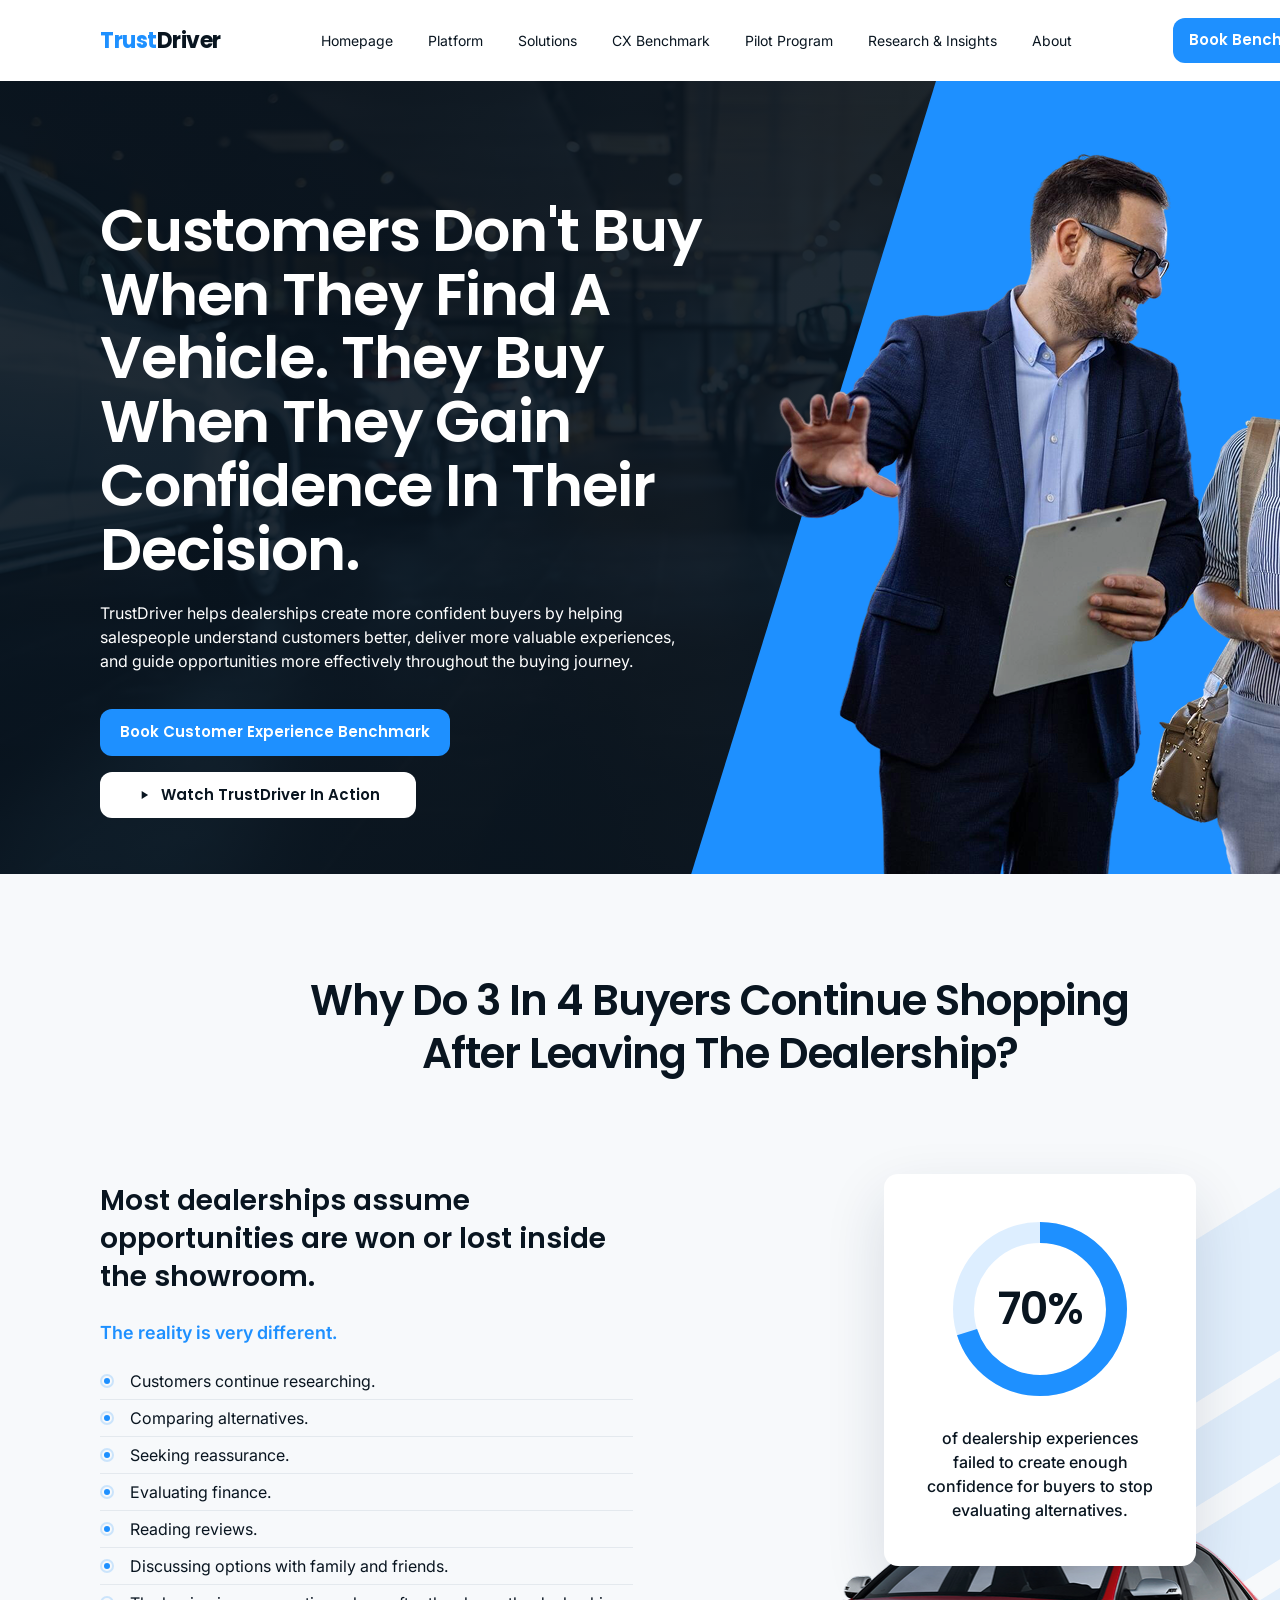
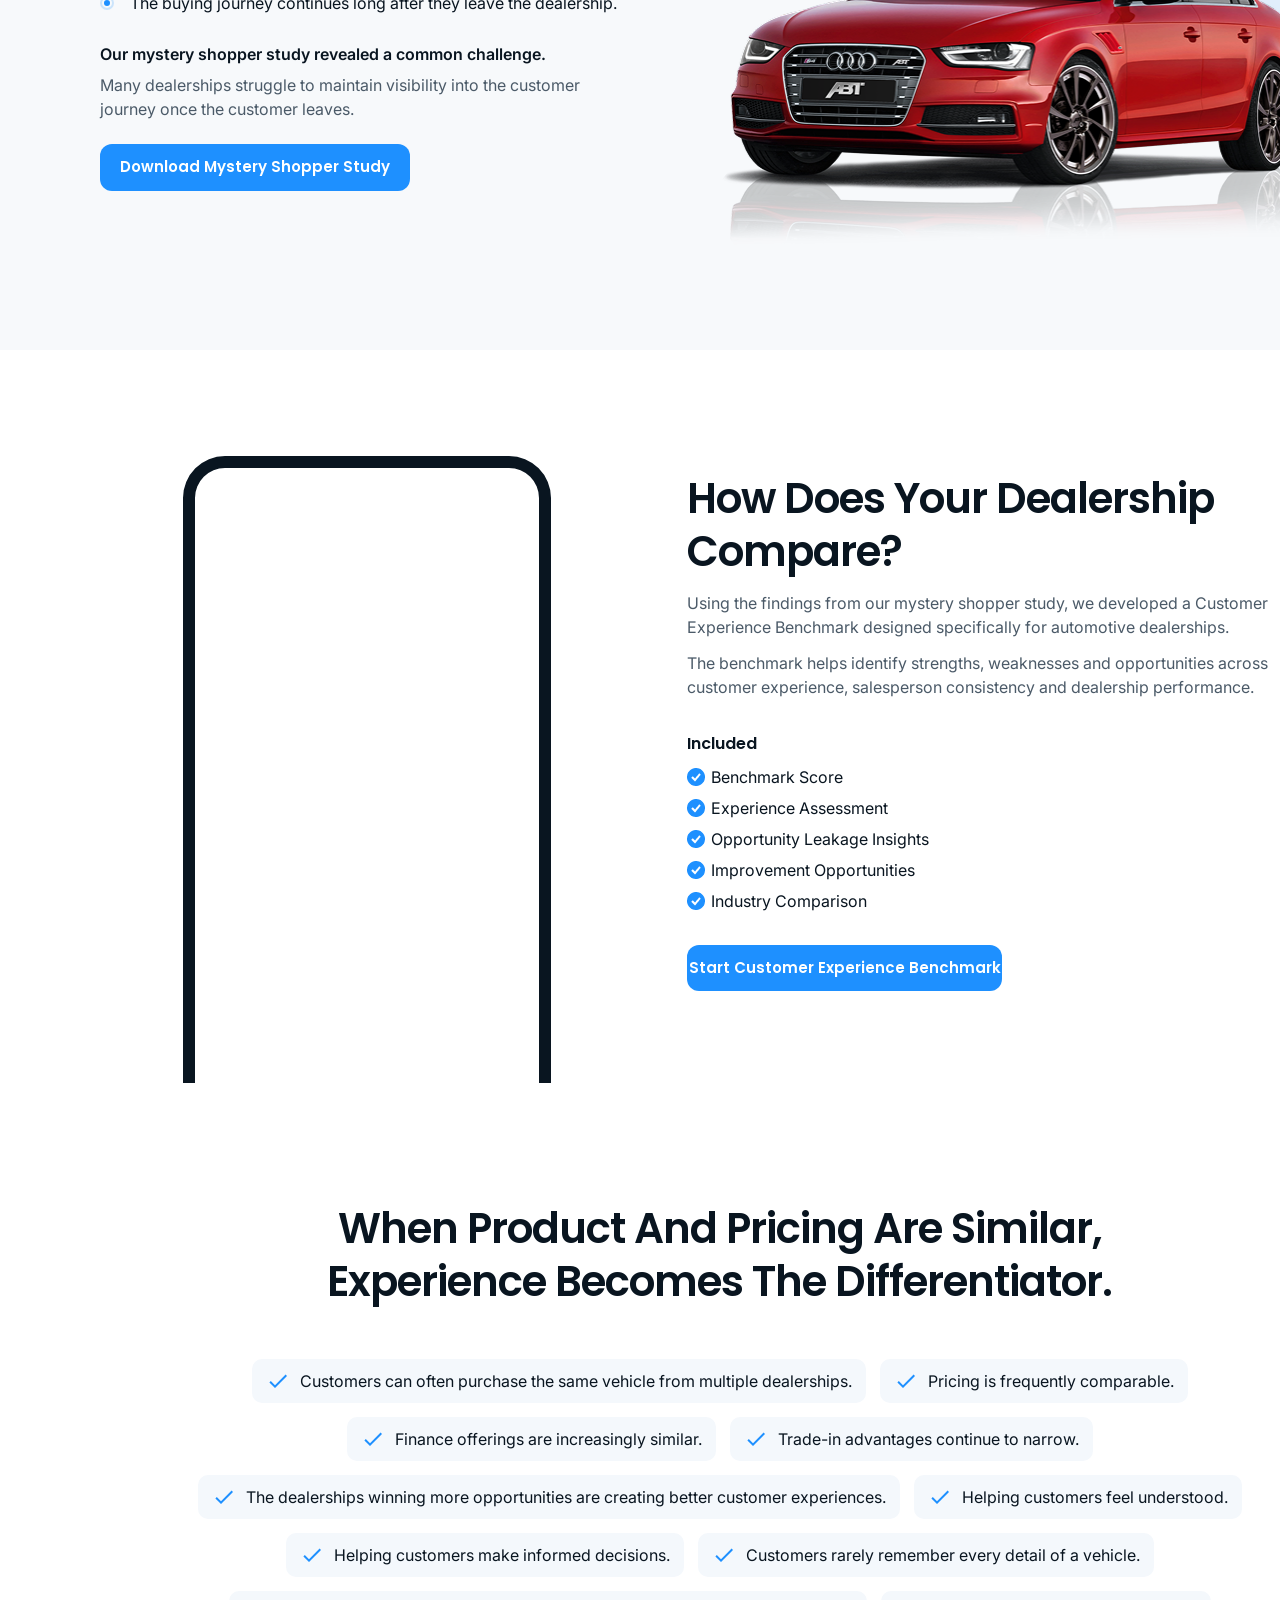
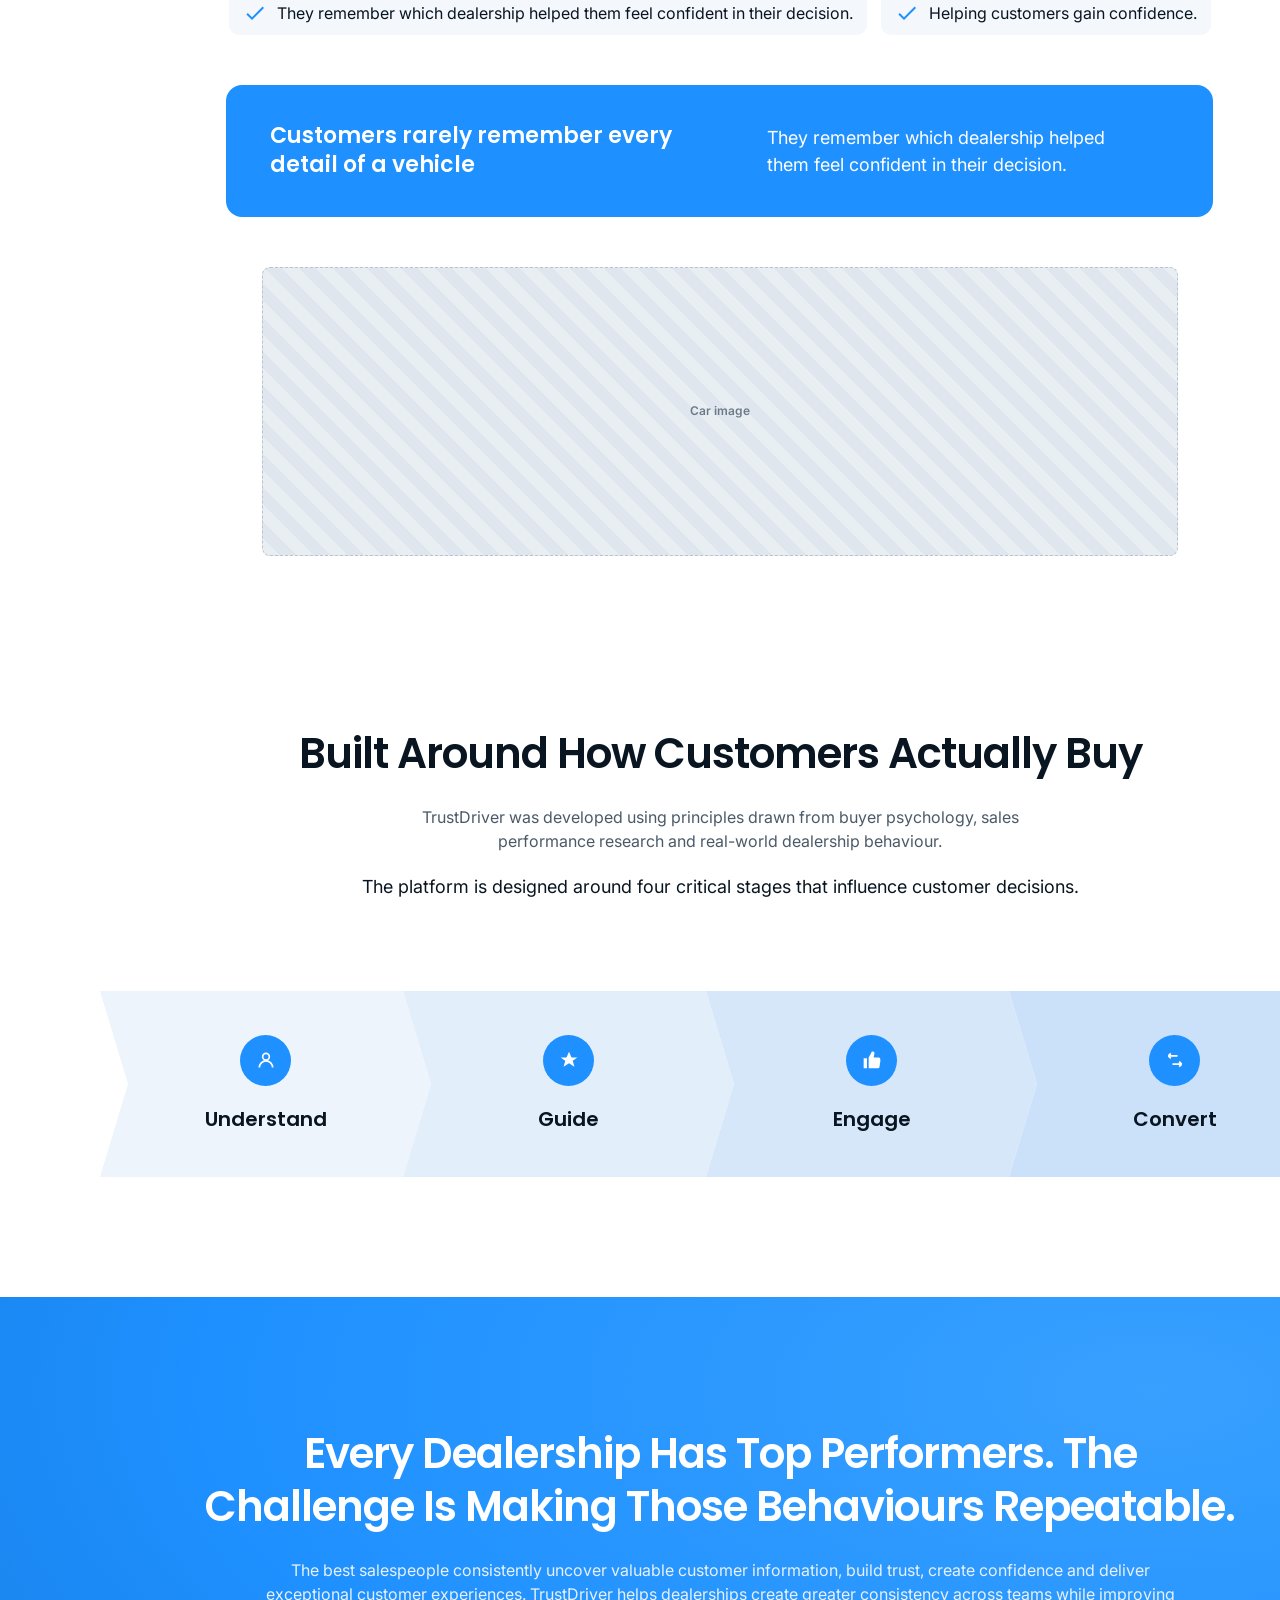
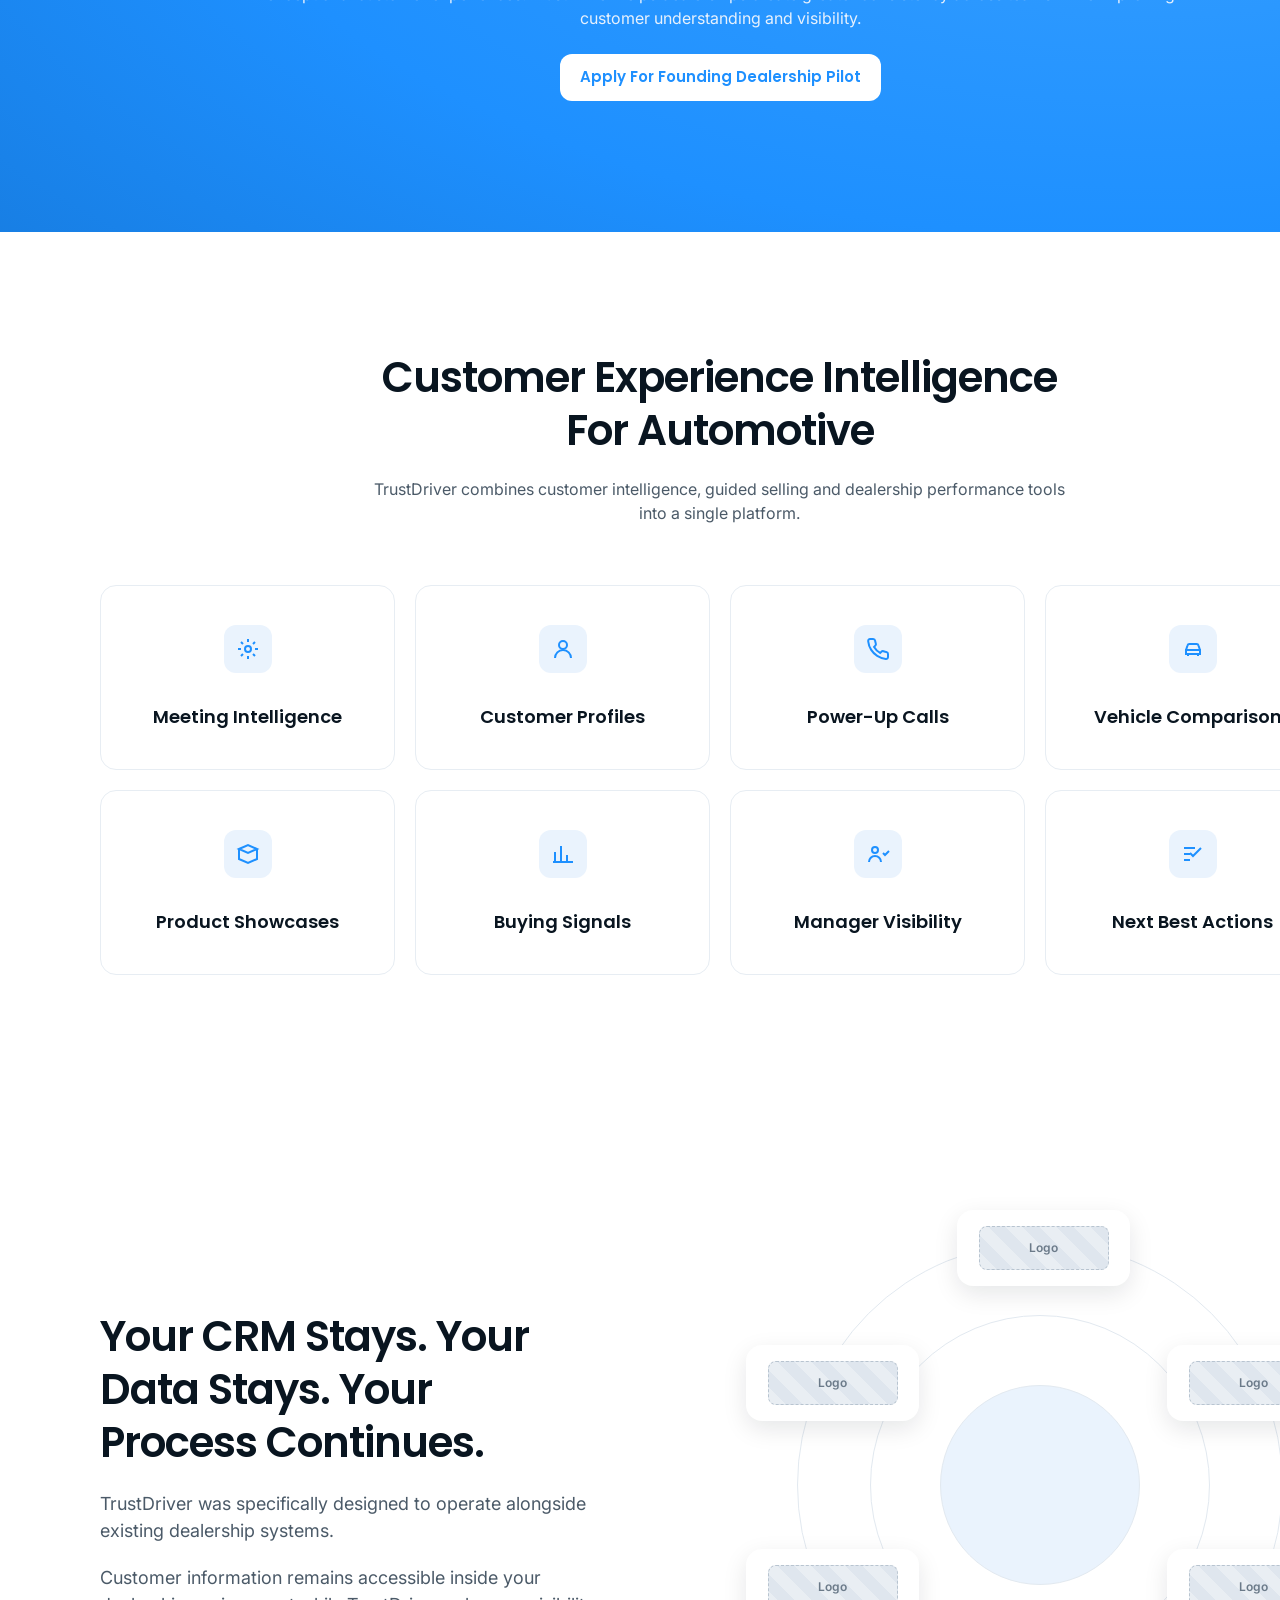
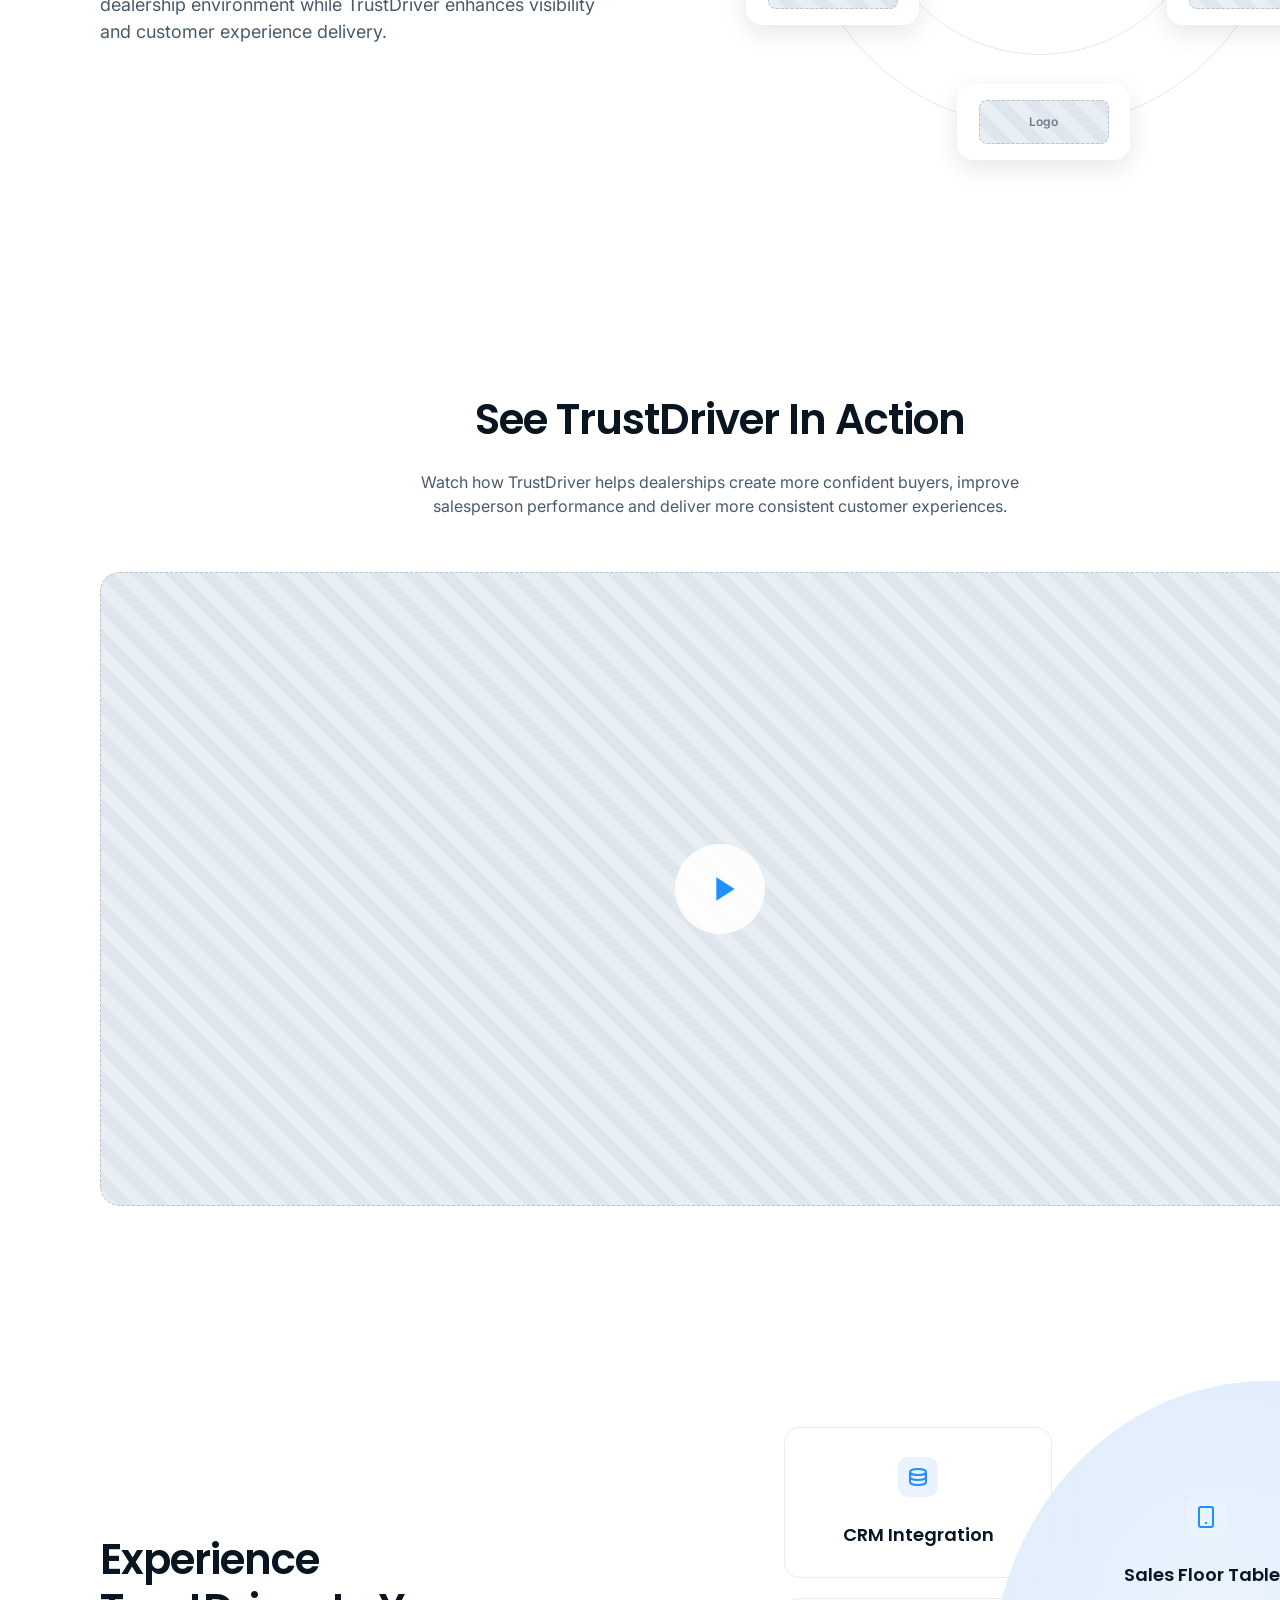
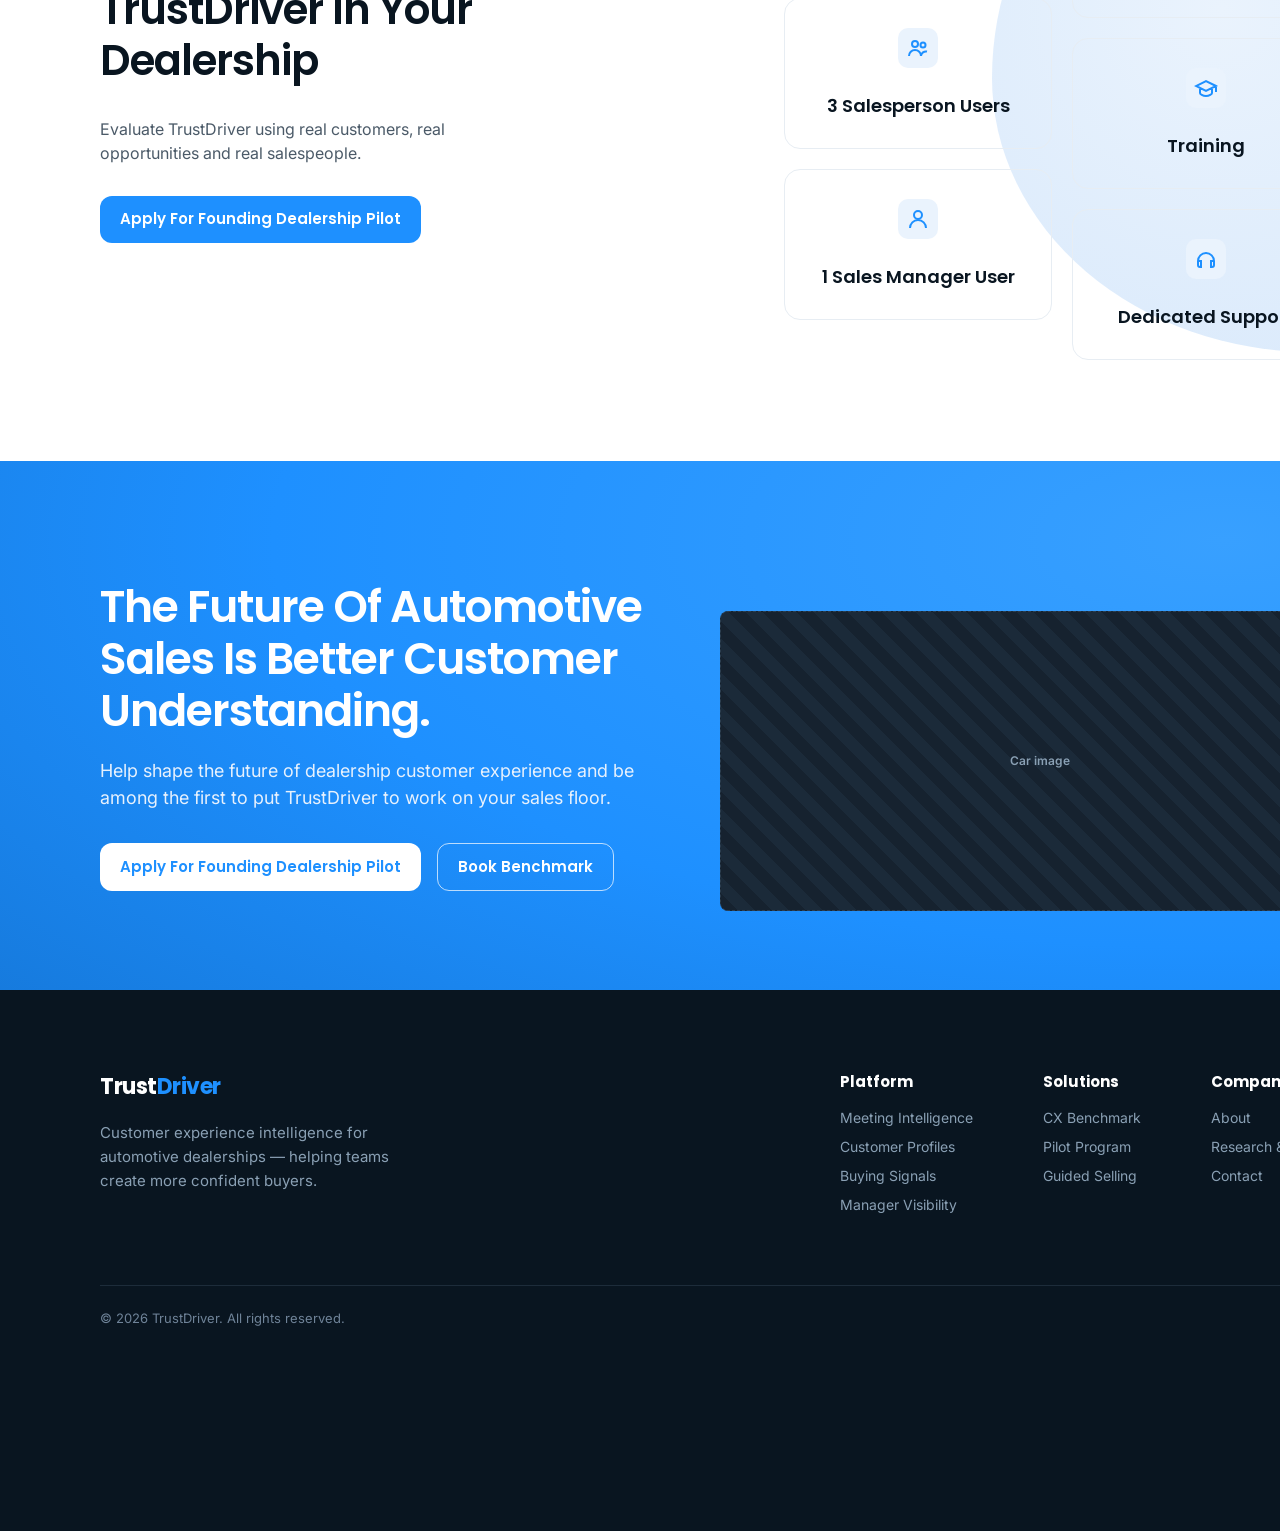
==== site/index.html @ 7bd4a53f "upload" ====
<!DOCTYPE html>
<html lang="en">
<head>
  <meta charset="UTF-8" />
  <meta name="viewport" content="width=1440" />
  <title>TrustDriver — Customer Experience Intelligence for Automotive Dealerships</title>
  <meta name="description" content="TrustDriver helps dealerships create more confident buyers by helping salespeople understand customers better, deliver more valuable experiences, and guide opportunities throughout the buying journey." />
  <link rel="canonical" href="https://trustdriver.com/" />

  <!-- Fonts: Google Sans substitutes -->
  <link rel="preconnect" href="https://fonts.googleapis.com" />
  <link rel="preconnect" href="https://fonts.gstatic.com" crossorigin />
  <link href="https://fonts.googleapis.com/css2?family=Inter:wght@400;500;600;700&family=Poppins:wght@400;500;600;700&display=swap" rel="stylesheet" />

  <link rel="stylesheet" href="css/styles.css" />
</head>
<body>
  <div class="page">

    <!-- ===================== NAV (1:12) ===================== -->
    <header class="nav">
      <div class="nav__brand">
        <span class="nav__logo">Trust<span>Driver</span></span>
      </div>
      <nav class="nav__links" aria-label="Primary">
        <a href="#">Homepage</a>
        <a href="#">Platform</a>
        <a href="#">Solutions</a>
        <a href="#">CX Benchmark</a>
        <a href="#">Pilot Program</a>
        <a href="#">Research &amp; Insights</a>
        <a href="#">About</a>
      </nav>
      <a href="#" class="btn btn--primary-sm">Book Benchmark</a>
    </header>

    <main>

    <!-- ===================== HERO (1:29) ===================== -->
    <section class="band hero">
      <div class="hero__bg"></div>
      <div class="hero__accent" aria-hidden="true"></div>
      <img class="hero__people" src="images/2consultants.png"
           alt="Two dealership sales consultants in suits walking with a customer holding car keys"
           width="981" height="793">
      <div class="hero__content">
        <div class="hero__copy">
          <h1>Customers Don't Buy When They Find A Vehicle. They Buy When They Gain Confidence In Their Decision.</h1>
          <p class="hero__sub">TrustDriver helps dealerships create more confident buyers by helping salespeople understand customers better, deliver more valuable experiences, and guide opportunities more effectively throughout the buying journey.</p>
        </div>
        <div class="hero__cta">
          <a href="#" class="btn btn--primary">Book Customer Experience Benchmark</a>
          <a href="#" class="btn btn--white">
            <svg class="ico" viewBox="0 0 24 24" fill="currentColor" aria-hidden="true"><path d="M8 5v14l11-7z"/></svg>
            Watch TrustDriver In Action
          </a>
        </div>
      </div>
    </section>

    <!-- ============== WHY 3-IN-4 BUYERS (1:51) ============== -->
    <section class="band s-why">
      <img class="s-why__stripes" src="images/Union.png" alt="" aria-hidden="true" width="276" height="663" loading="lazy">
      <h2 class="h-section s-why__h">Why Do 3 In 4 Buyers Continue Shopping After Leaving The Dealership?</h2>

      <div class="s-why__left">
        <p class="s-why__lead">Most dealerships assume opportunities are won or lost inside the showroom.</p>
        <p class="s-why__reality">The reality is very different.</p>

        <div class="s-why__list">
          <div class="checkrow"><svg class="dot dot--ring" viewBox="0 0 14 14" aria-hidden="true"><circle class="dot__o" cx="7" cy="7" r="6"/><circle class="dot__i" cx="7" cy="7" r="3"/></svg>Customers continue researching.</div>
          <div class="divider"></div>
          <div class="checkrow"><svg class="dot dot--ring" viewBox="0 0 14 14" aria-hidden="true"><circle class="dot__o" cx="7" cy="7" r="6"/><circle class="dot__i" cx="7" cy="7" r="3"/></svg>Comparing alternatives.</div>
          <div class="divider"></div>
          <div class="checkrow"><svg class="dot dot--ring" viewBox="0 0 14 14" aria-hidden="true"><circle class="dot__o" cx="7" cy="7" r="6"/><circle class="dot__i" cx="7" cy="7" r="3"/></svg>Seeking reassurance.</div>
          <div class="divider"></div>
          <div class="checkrow"><svg class="dot dot--ring" viewBox="0 0 14 14" aria-hidden="true"><circle class="dot__o" cx="7" cy="7" r="6"/><circle class="dot__i" cx="7" cy="7" r="3"/></svg>Evaluating finance.</div>
          <div class="divider"></div>
          <div class="checkrow"><svg class="dot dot--ring" viewBox="0 0 14 14" aria-hidden="true"><circle class="dot__o" cx="7" cy="7" r="6"/><circle class="dot__i" cx="7" cy="7" r="3"/></svg>Reading reviews.</div>
          <div class="divider"></div>
          <div class="checkrow"><svg class="dot dot--ring" viewBox="0 0 14 14" aria-hidden="true"><circle class="dot__o" cx="7" cy="7" r="6"/><circle class="dot__i" cx="7" cy="7" r="3"/></svg>Discussing options with family and friends.</div>
          <div class="divider"></div>
          <div class="checkrow"><svg class="dot dot--ring" viewBox="0 0 14 14" aria-hidden="true"><circle class="dot__o" cx="7" cy="7" r="6"/><circle class="dot__i" cx="7" cy="7" r="3"/></svg>The buying journey continues long after they leave the dealership.</div>
        </div>

        <div class="s-why__note">
          <b>Our mystery shopper study revealed a common challenge.</b>
          <p>Many dealerships struggle to maintain visibility into the customer journey once the customer leaves.</p>
        </div>
        <a href="#" class="btn btn--primary s-why__btn">Download Mystery Shopper Study</a>
      </div>

      <img class="s-why__car" src="images/car-audi.png"
           alt="Red Audi sedan, representing a customer's vehicle leaving the dealership"
           width="643" height="345" loading="lazy">

      <div class="s-why__card">
        <div class="ring">
          <svg width="174" height="174" viewBox="0 0 174 174" aria-hidden="true">
            <circle cx="87" cy="87" r="76.5" fill="none" stroke="var(--accent)" stroke-width="21" opacity="0.15"/>
            <circle cx="87" cy="87" r="76.5" fill="none" stroke="var(--accent)" stroke-width="21"
                    stroke-dasharray="480.66" stroke-dashoffset="144.2"/>
          </svg>
          <span class="ring__num">70%</span>
        </div>
        <p>of dealership experiences failed to create enough confidence for buyers to stop evaluating alternatives.</p>
      </div>
    </section>

    <!-- ============== HOW DOES YOUR DEALERSHIP COMPARE (1:112) ============== -->
    <section class="band s-cmp">
      <div class="s-cmp__card"></div>
      <div class="s-cmp__right">
        <h2 class="h-section">How Does Your Dealership Compare?</h2>
        <p class="s-cmp__p">Using the findings from our mystery shopper study, we developed a Customer Experience Benchmark designed specifically for automotive dealerships.</p>
        <p class="s-cmp__p">The benchmark helps identify strengths, weaknesses and opportunities across customer experience, salesperson consistency and dealership performance.</p>
        <p class="s-cmp__incl">Included</p>
        <div class="s-cmp__list">
          <div class="featrow"><img class="chk" src="images/Vector.png" alt="" width="18" height="18">Benchmark Score</div>
          <div class="featrow"><img class="chk" src="images/Vector.png" alt="" width="18" height="18">Experience Assessment</div>
          <div class="featrow"><img class="chk" src="images/Vector.png" alt="" width="18" height="18">Opportunity Leakage Insights</div>
          <div class="featrow"><img class="chk" src="images/Vector.png" alt="" width="18" height="18">Improvement Opportunities</div>
          <div class="featrow"><img class="chk" src="images/Vector.png" alt="" width="18" height="18">Industry Comparison</div>
        </div>
        <a href="#" class="btn btn--primary s-cmp__btn">Start Customer Experience Benchmark</a>
      </div>
    </section>

    <!-- ============== EXPERIENCE DIFFERENTIATOR (1:143) ============== -->
    <section class="band s-diff">
      <h2 class="h-section s-diff__h">When Product And Pricing Are Similar, Experience Becomes The Differentiator.</h2>

      <div class="s-diff__rows">
        <div class="line">
          <div class="featrow"><svg class="chk" viewBox="0 0 24 24" fill="currentColor" aria-hidden="true"><path d="M9 16.2 4.8 12l-1.4 1.4L9 19 21 7l-1.4-1.4z"/></svg>Customers can often purchase the same vehicle from multiple dealerships.</div>
          <div class="featrow"><svg class="chk" viewBox="0 0 24 24" fill="currentColor" aria-hidden="true"><path d="M9 16.2 4.8 12l-1.4 1.4L9 19 21 7l-1.4-1.4z"/></svg>Pricing is frequently comparable.</div>
        </div>
        <div class="line">
          <div class="featrow"><svg class="chk" viewBox="0 0 24 24" fill="currentColor" aria-hidden="true"><path d="M9 16.2 4.8 12l-1.4 1.4L9 19 21 7l-1.4-1.4z"/></svg>Finance offerings are increasingly similar.</div>
          <div class="featrow"><svg class="chk" viewBox="0 0 24 24" fill="currentColor" aria-hidden="true"><path d="M9 16.2 4.8 12l-1.4 1.4L9 19 21 7l-1.4-1.4z"/></svg>Trade-in advantages continue to narrow.</div>
        </div>
        <div class="line">
          <div class="featrow"><svg class="chk" viewBox="0 0 24 24" fill="currentColor" aria-hidden="true"><path d="M9 16.2 4.8 12l-1.4 1.4L9 19 21 7l-1.4-1.4z"/></svg>The dealerships winning more opportunities are creating better customer experiences.</div>
          <div class="featrow"><svg class="chk" viewBox="0 0 24 24" fill="currentColor" aria-hidden="true"><path d="M9 16.2 4.8 12l-1.4 1.4L9 19 21 7l-1.4-1.4z"/></svg>Helping customers feel understood.</div>
        </div>
        <div class="line">
          <div class="featrow"><svg class="chk" viewBox="0 0 24 24" fill="currentColor" aria-hidden="true"><path d="M9 16.2 4.8 12l-1.4 1.4L9 19 21 7l-1.4-1.4z"/></svg>Helping customers make informed decisions.</div>
          <div class="featrow"><svg class="chk" viewBox="0 0 24 24" fill="currentColor" aria-hidden="true"><path d="M9 16.2 4.8 12l-1.4 1.4L9 19 21 7l-1.4-1.4z"/></svg>Customers rarely remember every detail of a vehicle.</div>
        </div>
        <div class="line">
          <div class="featrow"><svg class="chk" viewBox="0 0 24 24" fill="currentColor" aria-hidden="true"><path d="M9 16.2 4.8 12l-1.4 1.4L9 19 21 7l-1.4-1.4z"/></svg>They remember which dealership helped them feel confident in their decision.</div>
          <div class="featrow"><svg class="chk" viewBox="0 0 24 24" fill="currentColor" aria-hidden="true"><path d="M9 16.2 4.8 12l-1.4 1.4L9 19 21 7l-1.4-1.4z"/></svg>Helping customers gain confidence.</div>
        </div>
      </div>

      <div class="s-diff__quote">
        <p>Customers rarely remember every detail of a vehicle</p>
        <p>They remember which dealership helped them feel confident in their decision.</p>
      </div>

      <div class="s-diff__car ph">Car image</div>
    </section>

    <!-- ============== BUILT AROUND HOW CUSTOMERS BUY (1:198) ============== -->
    <section class="band s-stages">
      <div class="s-stages__head">
        <h2 class="h-section">Built Around How Customers Actually Buy</h2>
        <p class="s-stages__sub1">TrustDriver was developed using principles drawn from buyer psychology, sales performance research and real-world dealership behaviour.</p>
        <p class="s-stages__sub2">The platform is designed around four critical stages that influence customer decisions.</p>
      </div>
      <div class="s-stages__row">
        <div class="stage">
          <span class="stage__icon"><svg viewBox="0 0 24 24" fill="none" stroke="currentColor" stroke-width="2"><circle cx="12" cy="8" r="4"/><path d="M4 21a8 8 0 0 1 16 0"/></svg></span>
          <span class="stage__label">Understand</span>
        </div>
        <div class="stage">
          <span class="stage__icon"><svg viewBox="0 0 24 24" fill="currentColor"><path d="m12 2 3 7h7l-5.5 4 2 7L12 16l-6.5 4 2-7L2 9h7z"/></svg></span>
          <span class="stage__label">Guide</span>
        </div>
        <div class="stage">
          <span class="stage__icon"><svg viewBox="0 0 24 24" fill="currentColor"><path d="M2 10h4v12H2zM22 11a2 2 0 0 0-2-2h-6l1-5a2 2 0 0 0-4-.5L8 9v13h11a2 2 0 0 0 2-1.6l1-7z"/></svg></span>
          <span class="stage__label">Engage</span>
        </div>
        <div class="stage">
          <span class="stage__icon"><svg viewBox="0 0 24 24" fill="none" stroke="currentColor" stroke-width="2"><path d="M4 7h11M4 7l3-3M4 7l3 3M20 17H9m11 0-3-3m3 3-3 3"/></svg></span>
          <span class="stage__label">Convert</span>
        </div>
      </div>
    </section>

    <!-- ============== REPEATABLE BEHAVIOURS — dark CTA (1:232) ============== -->
    <section class="band s-repeat">
      <div class="s-repeat__bg"></div>
      <h2 class="h-section s-repeat__h">Every Dealership Has Top Performers. The Challenge Is Making Those Behaviours Repeatable.</h2>
      <p class="s-repeat__p">The best salespeople consistently uncover valuable customer information, build trust, create confidence and deliver exceptional customer experiences. TrustDriver helps dealerships create greater consistency across teams while improving customer understanding and visibility.</p>
      <a href="#" class="btn btn--white s-repeat__btn">Apply For Founding Dealership Pilot</a>
    </section>

    <!-- ============== CX INTELLIGENCE — feature grid (1:238) ============== -->
    <section class="band s-feat">
      <div class="s-feat__head">
        <h2 class="h-section">Customer Experience Intelligence For Automotive</h2>
        <p class="s-feat__p">TrustDriver combines customer intelligence, guided selling and dealership performance tools into a single platform.</p>
      </div>
      <div class="s-feat__grid">
        <div class="ftile"><span class="ftile__icon"><svg viewBox="0 0 24 24" fill="none" stroke="currentColor" stroke-width="2"><circle cx="12" cy="12" r="3"/><path d="M12 2v3M12 19v3M2 12h3M19 12h3M5 5l2 2M17 17l2 2M19 5l-2 2M7 17l-2 2"/></svg></span><span class="ftile__label">Meeting Intelligence</span></div>
        <div class="ftile"><span class="ftile__icon"><svg viewBox="0 0 24 24" fill="none" stroke="currentColor" stroke-width="2"><circle cx="12" cy="8" r="4"/><path d="M4 21a8 8 0 0 1 16 0"/></svg></span><span class="ftile__label">Customer Profiles</span></div>
        <div class="ftile"><span class="ftile__icon"><svg viewBox="0 0 24 24" fill="none" stroke="currentColor" stroke-width="2"><path d="M22 16.9v3a2 2 0 0 1-2.2 2 19.8 19.8 0 0 1-8.6-3 19.5 19.5 0 0 1-6-6 19.8 19.8 0 0 1-3-8.6A2 2 0 0 1 4.1 2h3a2 2 0 0 1 2 1.7c.1 1 .4 1.9.7 2.8a2 2 0 0 1-.5 2.1L8.1 9.9a16 16 0 0 0 6 6l1.3-1.2a2 2 0 0 1 2.1-.5c.9.3 1.8.6 2.8.7a2 2 0 0 1 1.7 2z"/></svg></span><span class="ftile__label">Power-Up Calls</span></div>
        <div class="ftile"><span class="ftile__icon"><svg viewBox="0 0 24 24" fill="none" stroke="currentColor" stroke-width="2"><path d="M5 13l1.5-4.5A2 2 0 0 1 8.4 7h7.2a2 2 0 0 1 1.9 1.5L19 13M5 13h14v4H5zM7 17v2M17 17v2"/></svg></span><span class="ftile__label">Vehicle Comparisons</span></div>
        <div class="ftile"><span class="ftile__icon"><svg viewBox="0 0 24 24" fill="none" stroke="currentColor" stroke-width="2"><path d="M3 7l9-4 9 4-9 4z"/><path d="M3 7v10l9 4 9-4V7"/></svg></span><span class="ftile__label">Product Showcases</span></div>
        <div class="ftile"><span class="ftile__icon"><svg viewBox="0 0 24 24" fill="none" stroke="currentColor" stroke-width="2"><path d="M4 20V10M10 20V4M16 20v-7M22 20H2"/></svg></span><span class="ftile__label">Buying Signals</span></div>
        <div class="ftile"><span class="ftile__icon"><svg viewBox="0 0 24 24" fill="none" stroke="currentColor" stroke-width="2"><circle cx="9" cy="8" r="3"/><path d="M3 20a6 6 0 0 1 12 0M17 11l2 2 4-4"/></svg></span><span class="ftile__label">Manager Visibility</span></div>
        <div class="ftile"><span class="ftile__icon"><svg viewBox="0 0 24 24" fill="none" stroke="currentColor" stroke-width="2"><path d="M9 11l3 3 8-8M3 6h11M3 12h6M3 18h6"/></svg></span><span class="ftile__label">Next Best Actions</span></div>
      </div>
    </section>

    <!-- ============== YOUR CRM STAYS — integrations (1:294) ============== -->
    <section class="band s-crm">
      <div class="s-crm__left">
        <h2>Your CRM Stays. Your Data Stays. Your Process Continues.</h2>
        <p>TrustDriver was specifically designed to operate alongside existing dealership systems.</p>
        <p>Customer information remains accessible inside your dealership environment while TrustDriver enhances visibility and customer experience delivery.</p>
      </div>
      <div class="s-crm__orbit">
        <div class="s-crm__rings"><i></i><i></i><i></i></div>
        <div class="chip c1"><div class="ph">Logo</div></div>
        <div class="chip c2"><div class="ph">Logo</div></div>
        <div class="chip c3"><div class="ph">Logo</div></div>
        <div class="chip c4"><div class="ph">Logo</div></div>
        <div class="chip c5"><div class="ph">Logo</div></div>
        <div class="chip c6"><div class="ph">Logo</div></div>
      </div>
    </section>

    <!-- ============== SEE TRUSTDRIVER IN ACTION — video (1:327) ============== -->
    <section class="band s-video">
      <div class="s-video__head">
        <h2>See TrustDriver In Action</h2>
        <p>Watch how TrustDriver helps dealerships create more confident buyers, improve salesperson performance and deliver more consistent customer experiences.</p>
      </div>
      <div class="s-video__frame ph">
        <span class="s-video__play"><svg viewBox="0 0 24 24" fill="currentColor" aria-hidden="true"><path d="M8 5v14l11-7z"/></svg></span>
      </div>
    </section>

    <!-- ============== EXPERIENCE IN YOUR DEALERSHIP — pilot (1:335) ============== -->
    <section class="band s-pilot">
      <div class="s-pilot__blob"></div>
      <div class="s-pilot__left">
        <h2>Experience TrustDriver In Your Dealership</h2>
        <p>Evaluate TrustDriver using real customers, real opportunities and real salespeople.</p>
        <a href="#" class="btn btn--primary s-pilot__btn">Apply For Founding Dealership Pilot</a>
      </div>
      <div class="s-pilot__cards">
        <div class="pcol left">
          <div class="pcard"><span class="pcard__icon"><svg viewBox="0 0 24 24" fill="none" stroke="currentColor" stroke-width="2"><path d="M4 7c0-1.7 3.6-3 8-3s8 1.3 8 3-3.6 3-8 3-8-1.3-8-3zM4 7v10c0 1.7 3.6 3 8 3s8-1.3 8-3V7M4 12c0 1.7 3.6 3 8 3s8-1.3 8-3"/></svg></span><span class="pcard__label">CRM Integration</span></div>
          <div class="pcard"><span class="pcard__icon"><svg viewBox="0 0 24 24" fill="none" stroke="currentColor" stroke-width="2"><circle cx="9" cy="8" r="3"/><circle cx="17" cy="9" r="2.5"/><path d="M3 20a6 6 0 0 1 12 0M15 20a5 5 0 0 1 6-4.5"/></svg></span><span class="pcard__label">3 Salesperson Users</span></div>
          <div class="pcard"><span class="pcard__icon"><svg viewBox="0 0 24 24" fill="none" stroke="currentColor" stroke-width="2"><circle cx="12" cy="8" r="4"/><path d="M4 21a8 8 0 0 1 16 0"/></svg></span><span class="pcard__label">1 Sales Manager User</span></div>
        </div>
        <div class="pcol right">
          <div class="pcard"><span class="pcard__icon"><svg viewBox="0 0 24 24" fill="none" stroke="currentColor" stroke-width="2"><rect x="5" y="2" width="14" height="20" rx="2"/><path d="M11 18h2"/></svg></span><span class="pcard__label">Sales Floor Tablet</span></div>
          <div class="pcard"><span class="pcard__icon"><svg viewBox="0 0 24 24" fill="none" stroke="currentColor" stroke-width="2"><path d="M22 10 12 5 2 10l10 5 10-5zM6 12v5c0 1.1 2.7 3 6 3s6-1.9 6-3v-5M22 10v6"/></svg></span><span class="pcard__label">Training</span></div>
          <div class="pcard"><span class="pcard__icon"><svg viewBox="0 0 24 24" fill="none" stroke="currentColor" stroke-width="2"><path d="M4 14a8 8 0 0 1 16 0v4a2 2 0 0 1-2 2h-1v-6h3M4 14v4a2 2 0 0 0 2 2h1v-6H4"/></svg></span><span class="pcard__label">Dedicated Support</span></div>
        </div>
      </div>
    </section>

    <!-- ============== CTA (symbol 1:378) — copy approximated from render ============== -->
    <section class="band s-cta">
      <div class="s-cta__bg"></div>
      <div class="s-cta__left">
        <h2>The Future Of Automotive Sales Is Better Customer Understanding.</h2>
        <p>Help shape the future of dealership customer experience and be among the first to put TrustDriver to work on your sales floor.</p>
        <div class="s-cta__btns">
          <a href="#" class="btn btn--white">Apply For Founding Dealership Pilot</a>
          <a href="#" class="btn btn--ghost">Book Benchmark</a>
        </div>
      </div>
      <div class="s-cta__car ph ph--dark">Car image</div>
    </section>

    </main>

    <!-- ============== FOOTER (symbol 1:400) — approximated ============== -->
    <footer class="band s-footer">
      <div class="foot__top">
        <div class="foot__brand">
          <span class="nav__logo">Trust<span>Driver</span></span>
          <p>Customer experience intelligence for automotive dealerships — helping teams create more confident buyers.</p>
        </div>
        <div class="foot__cols">
          <div class="foot__col">
            <h4>Platform</h4>
            <a href="#">Meeting Intelligence</a>
            <a href="#">Customer Profiles</a>
            <a href="#">Buying Signals</a>
            <a href="#">Manager Visibility</a>
          </div>
          <div class="foot__col">
            <h4>Solutions</h4>
            <a href="#">CX Benchmark</a>
            <a href="#">Pilot Program</a>
            <a href="#">Guided Selling</a>
          </div>
          <div class="foot__col">
            <h4>Company</h4>
            <a href="#">About</a>
            <a href="#">Research &amp; Insights</a>
            <a href="#">Contact</a>
          </div>
        </div>
      </div>
      <div class="foot__bar">© 2026 TrustDriver. All rights reserved.</div>
    </footer>
  </div>
</body>
</html>
---- site/css/styles.css ----
/* ============================================================
   TrustDriver homepage — translated from Figma "homepage"
   (file MA1InEujxSwj80XmySI9iT). Fixed 1440px canvas, exact
   Figma coordinates for pixel-faithful alignment.
   Fonts: Figma uses "Google Sans" (not on Google Fonts) —
   Poppins (headings) + Inter (body) are the closest free
   substitutes loaded from Google Fonts.
   ============================================================ */

:root {
  --accent: #1e90ff;       /* primary blue (CTAs, brand) */
  --ink: #091520;          /* near-black text */
  --white: #ffffff;
  --hero-overlay: rgba(9, 21, 32, 0.91);
  --page-w: 1440px;
  --font-head: "Google Sans", "Poppins", system-ui, sans-serif;
  --font-body: "Google Sans", "Inter", system-ui, sans-serif;
}

* { box-sizing: border-box; }

html, body {
  margin: 0;
  padding: 0;
  background: #ffffff;
  color: var(--ink);
  font-family: var(--font-body);
  -webkit-font-smoothing: antialiased;
  text-rendering: optimizeLegibility;
}

p { margin: 0; }

/* Fixed-width canvas centered in the viewport, mirroring the
   1440px Figma frame. Each <section> is a positioned band whose
   children are absolutely placed at their exact Figma coords. */
.page {
  width: var(--page-w);
  margin: 0 auto;
  position: relative;
  overflow: hidden;
}

.band {
  position: relative;
  width: var(--page-w);
}

/* Absolutely-positioned helper — children read like Figma layers */
.abs { position: absolute; }

/* Image placeholders: visible boxes at the exact Figma footprint
   so layout is correct before real assets drop in. */
.ph {
  background:
    repeating-linear-gradient(45deg, #e9eef3 0 12px, #dfe6ee 12px 24px);
  border: 1px dashed #b8c4d0;
  color: #6b7a89;
  font: 600 12px/1.4 var(--font-body);
  display: flex;
  align-items: center;
  justify-content: center;
  text-align: center;
  border-radius: 8px;
}
.ph--dark {
  background:
    repeating-linear-gradient(45deg, #16222f 0 12px, #1b2a39 12px 24px);
  border-color: #2c3e50;
  color: #8aa0b4;
}

/* Buttons ----------------------------------------------------- */
.btn {
  display: inline-flex;
  align-items: center;
  justify-content: center;
  gap: 10px;
  border: none;
  border-radius: 12px;
  font: 600 15px/1.5 var(--font-head);
  cursor: pointer;
  text-decoration: none;
  white-space: nowrap;
}
.btn--primary { background: var(--accent); color: #fff; padding: 12px 20px; }
.btn--white   { background: #fff; color: var(--ink); padding: 12px 20px; }
.btn--primary-sm { background: var(--accent); color: #fff; padding: 11px 16px; }

/* ============================================================
   NAV  (node 1:12)
   ============================================================ */
.nav {
  position: sticky;
  top: 0;
  z-index: 50;
  width: var(--page-w);
  height: 81px;
  background: #fff;
  display: flex;
  align-items: center;
  justify-content: space-between;
  padding: 18px 100px;
}
.nav__brand { display: flex; align-items: center; }
.nav__logo {
  font-family: var(--font-head);
  font-weight: 700;
  font-size: 22px;
  color: var(--accent);
  letter-spacing: -0.5px;
}
.nav__logo span { color: var(--ink); }
.nav__links {
  display: flex;
  gap: 35px;
  align-items: center;
  font-family: var(--font-body);
  font-size: 14px;
  line-height: 1.5;
  color: var(--ink);
  white-space: nowrap;
}
.nav__links a { color: inherit; text-decoration: none; }
.nav__links a:hover { color: var(--accent); }

/* ============================================================
   HERO  (node 1:29)  — band height 793, starts under nav
   ============================================================ */
.hero { height: 793px; background: #0b1a28; overflow: hidden; }
.hero__bg {
  position: absolute;
  inset: 0;
  /* Figma fill stack: #091520 @ 91% over Rectangle650 image */
  background: linear-gradient(var(--hero-overlay), var(--hero-overlay)),
              url("../images/Rectangle650.png") center / cover no-repeat;
}
/* right-side blue angled accent + cut-out people photo */
.hero__accent {
  position: absolute;
  inset: 0;
  z-index: 1;
  background: var(--accent);
  clip-path: polygon(65% 0, 100% 0, 100% 100%, 48% 100%);
}
.hero__people {
  position: absolute;
  left: 459px;   /* right edge lands at the 1440 canvas edge */
  top: 0;
  width: 981px;
  height: 793px;
  z-index: 1;
}
.hero__content {
  position: absolute;
  left: 100px;
  top: 118px;
  width: 596px;
  display: flex;
  flex-direction: column;
  gap: 36px;
  z-index: 2;
}
.hero__copy { display: flex; flex-direction: column; gap: 20px; color: #fff; }
.hero h1 {
  margin: 0;
  width: 647px;   /* design: heading bleeds past the 596px content column */
  font-family: var(--font-head);
  font-weight: 600;
  font-size: 59px;
  line-height: 1.08;
  letter-spacing: -1.18px;
}
.hero__sub { 
  width: 596px;
  height: 72px;
  font-style: normal;
  font-weight: 400;
  font-size: 16px;
  line-height: 150%;
  color: #FFFFFF;
  flex: none;
  order: 1;
  align-self: stretch;
  flex-grow: 0;
}

.hero__cta { display: flex; flex-direction: column; gap: 16px; align-items: flex-start; }
.hero__cta .btn--white { width: 316px; }
.ico { width: 14px; height: 14px; display: inline-block; }


/* Shared section heading (the big centered H2s) */
.h-section {
  font-family: var(--font-head);
  font-weight: 600;
  font-size: 42px;
  line-height: 1.26;
  letter-spacing: -1px;
  color: var(--ink);
  margin: 0;
}

/* Check / bullet rows shared across sections */
.checkrow { display: flex; align-items: center; gap: 16px; font-size: 16px; line-height: 1.5; }
.checkrow .dot {
  width: 14px; height: 14px; flex: 0 0 14px;
  color: var(--accent);
}
/* Concentric "target" bullet */
.dot--ring .dot__o {                              /* Ellipse 145: faint outer ring */
  fill: none; stroke: var(--accent); stroke-width: 2; opacity: 0.2;
}
.dot--ring .dot__i { fill: var(--accent); }       /* Ellipse 144: solid 6px center */

/* ============================================================
   WHY 3-IN-4 BUYERS  (node 1:51)  — band 1076
   ============================================================ */
.s-why { position: relative; height: 1076px; background: #f7f9fb; overflow: hidden; }
.s-why__stripes {
  position: absolute; top: 18.5%; right: -24px; width: 276px; height: auto; z-index: 0;
}

.s-why__h { position: absolute; left: 297px; top: 101px; width: 845px; text-align: center; }
.s-why__left {
  position: absolute; left: 100px; top: 308px; width: 533px;
  display: flex; flex-direction: column; gap: 23px;
}
.s-why__lead { font-family: var(--font-head); font-weight: 600; font-size: 28px; line-height: 1.36; color: var(--ink); }
.s-why__reality {
  font-family: var(--font-body); font-weight: 600; font-size: 18px; line-height: 1.5;
  color: var(--accent);
}

.s-why__list { display: flex; flex-direction: column; }
.s-why__list .checkrow { padding: 0 0 6px; }
.s-why__list .divider { height: 1px; background: #e4e9ee; margin: 0 0 6px; }
.s-why__note b { font-weight: 600; font-size: 16px; }
.s-why__note p { margin-top: 9px; font-size: 16px; line-height: 1.5; color: #4b5a68; }
.s-why__btn { align-self: flex-start; }

.s-why__card {
  position: absolute; left: 884px; top: 300px; width: 312px; z-index: 2;
  background: #fff; border-radius: 14px; padding: 48px 36px 44px;
  box-shadow: 0 24px 60px rgba(20, 40, 80, .14);
  text-align: center;
}
.ring { position: relative; width: 174px; height: 174px; margin: 0 auto; }
.ring svg { transform: rotate(-90deg); }
.ring__num {
  position: absolute; inset: 0; display: flex; align-items: center; justify-content: center;
  font-family: var(--font-head); font-weight: 600; font-size: 44px; line-height: 1.2;
  letter-spacing: -0.02em; color: var(--ink);
}
.s-why__card p { margin-top: 30px; font-weight: 500; font-size: 16px; line-height: 1.5; color: var(--ink); }
.s-why__car {
  position: absolute; left: 690px; top: 635px; width: 643px; height: 345px; z-index: 1;
}

/* check-fill rows (24px icon) shared by benchmark / pilot lists */
.featrow { display: flex; align-items: center; gap: 6px; font-size: 16px; line-height: 1.5; color: var(--ink); }
.featrow .chk { width: 24px; height: 24px; flex: 0 0 24px; color: var(--accent); }
.featrow img.chk { width: 18px; height: 18px; flex: 0 0 18px; }

/* ============================================================
   HOW DOES YOUR DEALERSHIP COMPARE  (node 1:112) — band 733
   ============================================================ */
.s-cmp { height: 733px; background: #fff; }
.s-cmp__card {
  position: absolute; left: 183px; top: 106px; width: 368px; height: 654px;
  background: #fff;
  border: 12px solid var(--ink);          /* Figma stroke #091520, inside */
  border-radius: 42px 42px 10px 10px;      /* TL TR BR BL — Figma 42/42/10/10 */
  display: flex; align-items: center; justify-content: center;
  text-align: center; color: #b8c4d0; font: 600 13px var(--font-body);
}
.s-cmp__right { position: absolute; left: 687px; top: 123px; width: 594px; }
.s-cmp__right .h-section { width: 594px; }
.s-cmp__p { margin-top: 12px; font-size: 16px; line-height: 1.5; color: #4b5a68; }
.s-cmp__incl { margin-top: 32px; font-family: var(--font-head); font-weight: 600; font-size: 16px; color: var(--ink); }
.s-cmp__list { margin-top: 9px; display: flex; flex-direction: column; gap: 7px; }
.s-cmp__btn { margin-top: 32px; width: 315px; }

/* ============================================================
   EXPERIENCE DIFFERENTIATOR  (node 1:143) — band 1125
   ============================================================ */
.s-diff { height: 1125px; background: #fff; }
.s-diff__h { position: absolute; left: 282px; top: 120px; width: 875px; text-align: center; }
.s-diff__rows {
  position: absolute; left: 131px; top: 276px; width: 1178px;
  display: flex; flex-direction: column; align-items: center; gap: 14px;
}
.s-diff__rows .line { display: flex; justify-content: center; gap: 14px; }
.s-diff__rows .featrow { background: #f4f8fc; border-radius: 10px; padding: 10px 14px; gap: 10px; }
.s-diff__quote {
  position: absolute; left: 226px; top: 602px; width: 987px; height: 132px;
  background: var(--accent); border-radius: 16px; color: #fff;
  display: flex; align-items: center; padding: 0 44px; gap: 80px;
}
.s-diff__quote p:first-child { font-family: var(--font-head); font-weight: 600; font-size: 22px; line-height: 1.3; width: 417px; }
.s-diff__quote p:last-child { font-size: 18px; line-height: 1.5; width: 345px; }
.s-diff__car { position: absolute; left: 262px; top: 784px; width: 916px; height: 289px; }

/* ============================================================
   BUILT AROUND HOW CUSTOMERS BUY — 4 stages (node 1:198) — 689
   ============================================================ */
.s-stages { height: 689px; background: #fff; }
.s-stages__head { position: absolute; left: 100px; top: 120px; width: 1240px; text-align: center; }
.s-stages__head .h-section { width: 1240px; }
.s-stages__sub1 { margin: 24px auto 0; width: 634px; font-size: 16px; line-height: 1.5; color: #4b5a68; }
.s-stages__sub2 { margin: 20px auto 0; width: 1240px; font-size: 18px; line-height: 1.6; color: var(--ink); }
.s-stages__row { position: absolute; left: 100px; top: 383px; width: 1240px; height: 186px; display: flex; }
.stage {
  width: 331px; height: 186px; margin-left: -28px;
  background: #eef4fb;
  clip-path: polygon(0 0, calc(100% - 28px) 0, 100% 50%, calc(100% - 28px) 100%, 0 100%, 28px 50%);
  display: flex; flex-direction: column; align-items: center; justify-content: center; gap: 18px;
}
.stage:first-child { margin-left: 0; }
.stage:nth-child(2) { background: #e3eefb; }
.stage:nth-child(3) { background: #d7e7fa; }
.stage:nth-child(4) { background: #cbe0f9; }
.stage__icon {
  width: 51px; height: 51px; border-radius: 50%;
  background: var(--accent); color: #fff;
  display: flex; align-items: center; justify-content: center;
}
.stage__icon svg { width: 20px; height: 20px; }
.stage__label { font-family: var(--font-head); font-weight: 600; font-size: 20px; color: var(--ink); }

/* ============================================================
   REPEATABLE BEHAVIOURS — dark CTA band (node 1:232) — 535
   ============================================================ */
.s-repeat {
  height: 535px; background: var(--accent); overflow: hidden;
  display: flex; flex-direction: column; align-items: center; justify-content: center;
  gap: 24px; text-align: center;
}
.s-repeat__bg {
  position: absolute; left: 0; top: -23px; width: 1440px; height: 582px;
  background: radial-gradient(120% 140% at 80% 20%, #38a0ff 0%, #1e90ff 55%, #1577d8 100%);
}
.s-repeat__h { position: relative; width: 1030px; color: #fff; margin: 0; }
.s-repeat__p { position: relative; width: 926px; color: #e7f1fd; font-size: 16px; line-height: 1.5; }
.s-repeat__btn { position: relative; color: var(--accent); }

/* ============================================================
   CX INTELLIGENCE — feature grid (node 1:238) — 863
   ============================================================ */
.s-feat { height: 863px; background: #fff; }
.s-feat__head { position: absolute; left: 374px; top: 120px; width: 691px; text-align: center; }
.s-feat__head .h-section { width: 691px; }
.s-feat__p { margin-top: 19px; font-size: 16px; line-height: 1.5; color: #4b5a68; }
.s-feat__grid {
  position: absolute; left: 100px; top: 353px; width: 1240px;
  display: grid; grid-template-columns: repeat(4, 295px); gap: 20px;
}
.ftile {
  height: 185px; border: 1px solid #e7edf3; border-radius: 16px;
  display: flex; flex-direction: column; align-items: center; justify-content: center; gap: 30px;
}
.ftile__icon {
  width: 48px; height: 48px; border-radius: 12px;
  background: #eaf3fd; color: var(--accent);
  display: flex; align-items: center; justify-content: center;
}
.ftile__icon svg { width: 24px; height: 24px; }
.ftile__label { font-family: var(--font-head); font-weight: 600; font-size: 18px; color: var(--ink); }

/* ============================================================
   YOUR CRM STAYS — integrations orbit (node 1:294) — 780
   ============================================================ */
.s-crm { height: 780px; background: #fff; }
.s-crm__left { position: absolute; left: 100px; top: 216px; width: 581px; }
.s-crm__left h2 { width: 483px; margin: 0; font-family: var(--font-head); font-weight: 600; font-size: 42px; line-height: 1.26; letter-spacing: -1px; color: var(--ink); }
.s-crm__left p { margin-top: 20px; font-size: 18px; line-height: 1.5; color: #4b5a68; width: 519px; }
.s-crm__orbit { position: absolute; left: 746px; top: 115px; width: 594px; height: 550px; }
.s-crm__rings { position: absolute; left: 51px; top: 32px; width: 486px; height: 486px; }
.s-crm__rings i { position: absolute; border: 1px solid #e2e9f0; border-radius: 50%; left: 50%; top: 50%; transform: translate(-50%, -50%); }
.s-crm__rings i:nth-child(1) { width: 486px; height: 486px; }
.s-crm__rings i:nth-child(2) { width: 340px; height: 340px; }
.s-crm__rings i:nth-child(3) { width: 200px; height: 200px; background: #eaf3fd; }
.chip {
  position: absolute; width: 173px; height: 76px; border-radius: 16px;
  background: #fff; box-shadow: 0 8px 24px rgba(9,21,32,0.10);
  display: flex; align-items: center; justify-content: center;
}
.chip .ph { width: 130px; height: 44px; }
.chip.c1 { left: 211px; top: 0; }
.chip.c2 { left: 421px; top: 135px; }
.chip.c3 { left: 421px; top: 339px; }
.chip.c4 { left: 211px; top: 474px; }
.chip.c5 { left: 0; top: 339px; }
.chip.c6 { left: 0; top: 135px; }

/* ============================================================
   SEE TRUSTDRIVER IN ACTION — video (node 1:327) — 1051
   ============================================================ */
.s-video { height: 1051px; background: #fff; }
.s-video__head { position: absolute; left: 386px; top: 120px; width: 668px; text-align: center; }
.s-video__head h2 { margin: 0; font-family: var(--font-head); font-weight: 600; font-size: 42px; line-height: 1.2; letter-spacing: -1px; color: var(--ink); }
.s-video__head p { margin-top: 25px; font-size: 16px; line-height: 1.5; color: #4b5a68; }
.s-video__frame {
  position: absolute; left: 100px; top: 297px; width: 1240px; height: 634px;
  border-radius: 20px; display: flex; align-items: center; justify-content: center;
}
.s-video__play {
  width: 90px; height: 90px; border-radius: 50%;
  background: rgba(255,255,255,0.9); color: var(--accent);
  display: flex; align-items: center; justify-content: center;
}
.s-video__play svg { width: 40px; height: 40px; margin-left: 5px; }

/* ============================================================
   EXPERIENCE IN YOUR DEALERSHIP — pilot (node 1:335) — 735
   ============================================================ */
.s-pilot { height: 735px; background: #fff; }
.s-pilot__blob {
  position: absolute; right: -126px; top: 55px; width: 574px; height: 571px;
  background: radial-gradient(circle at 40% 40%, #eaf3fd, #d7e8fb);
  border-radius: 48% 52% 44% 56% / 52% 44% 56% 48%;
}
.s-pilot__left { position: absolute; left: 100px; top: 209px; width: 422px; }
.s-pilot__left h2 { width: 422px; margin: 0; font-family: var(--font-head); font-weight: 600; font-size: 42px; line-height: 1.2; letter-spacing: -1px; color: var(--ink); }
.s-pilot__left p { margin-top: 31px; font-size: 16px; line-height: 1.5; color: #4b5a68; }
.s-pilot__btn { margin-top: 31px; }
.s-pilot__cards { position: absolute; left: 784px; top: 101px; width: 556px; height: 533px; }
.pcol { position: absolute; width: 268px; display: flex; flex-direction: column; gap: 20px; }
.pcol.left { left: 0; top: 0; }
.pcol.right { left: 288px; top: 40px; }
.pcard {
  height: 151px; border: 1px solid #e7edf3; border-radius: 16px;
  display: flex; flex-direction: column; align-items: center; justify-content: center; gap: 24px;
}
.pcard__icon { width: 40px; height: 40px; border-radius: 10px; background: #eaf3fd; color: var(--accent); display: flex; align-items: center; justify-content: center; }
.pcard__icon svg { width: 24px; height: 24px; }
.pcard__label { font-family: var(--font-head); font-weight: 600; font-size: 18px; color: var(--ink); }

/* ============================================================
   CTA band (symbol 1:378) — 529  [approximated]
   ============================================================ */
.s-cta { height: 529px; background: var(--accent); color: #fff; overflow: hidden; }
.s-cta__bg { position: absolute; inset: 0; background: radial-gradient(120% 140% at 85% 15%, #38a0ff 0%, #1e90ff 55%, #1577d8 100%); }
.s-cta__left { position: absolute; left: 100px; top: 120px; width: 620px; }
.s-cta__left h2 { margin: 0; width: 560px; font-family: var(--font-head); font-weight: 600; font-size: 44px; line-height: 1.18; letter-spacing: -1px; }
.s-cta__left p { margin-top: 20px; width: 540px; font-size: 18px; line-height: 1.5; color: #e7f1fd; }
.s-cta__btns { margin-top: 32px; display: flex; gap: 16px; }
.s-cta .btn--white { color: var(--accent); }
.s-cta .btn--ghost { background: transparent; color: #fff; border: 1px solid rgba(255,255,255,0.7); padding: 12px 20px; }
.s-cta__car { position: absolute; left: 720px; top: 150px; width: 640px; height: 300px; }

/* ============================================================
   FOOTER (symbol 1:400) — 541  [approximated]
   ============================================================ */
.s-footer { min-height: 541px; background: #091520; color: #c4d0db; padding: 80px 100px 40px; }
.foot__top { display: flex; justify-content: space-between; gap: 60px; }
.foot__brand { width: 320px; }
.foot__brand .nav__logo { color: #fff; }
.foot__brand .nav__logo span { color: var(--accent); }
.foot__brand p { margin-top: 18px; font-size: 15px; line-height: 1.6; color: #8aa0b4; }
.foot__cols { display: flex; gap: 70px; }
.foot__col h4 { margin: 0 0 16px; font-family: var(--font-head); font-size: 15px; color: #fff; }
.foot__col a { display: block; margin-bottom: 12px; font-size: 14px; color: #8aa0b4; text-decoration: none; }
.foot__col a:hover { color: #fff; }
.foot__bar { margin-top: 60px; padding-top: 24px; border-top: 1px solid #1d2c3a; font-size: 13px; color: #6f8398; }
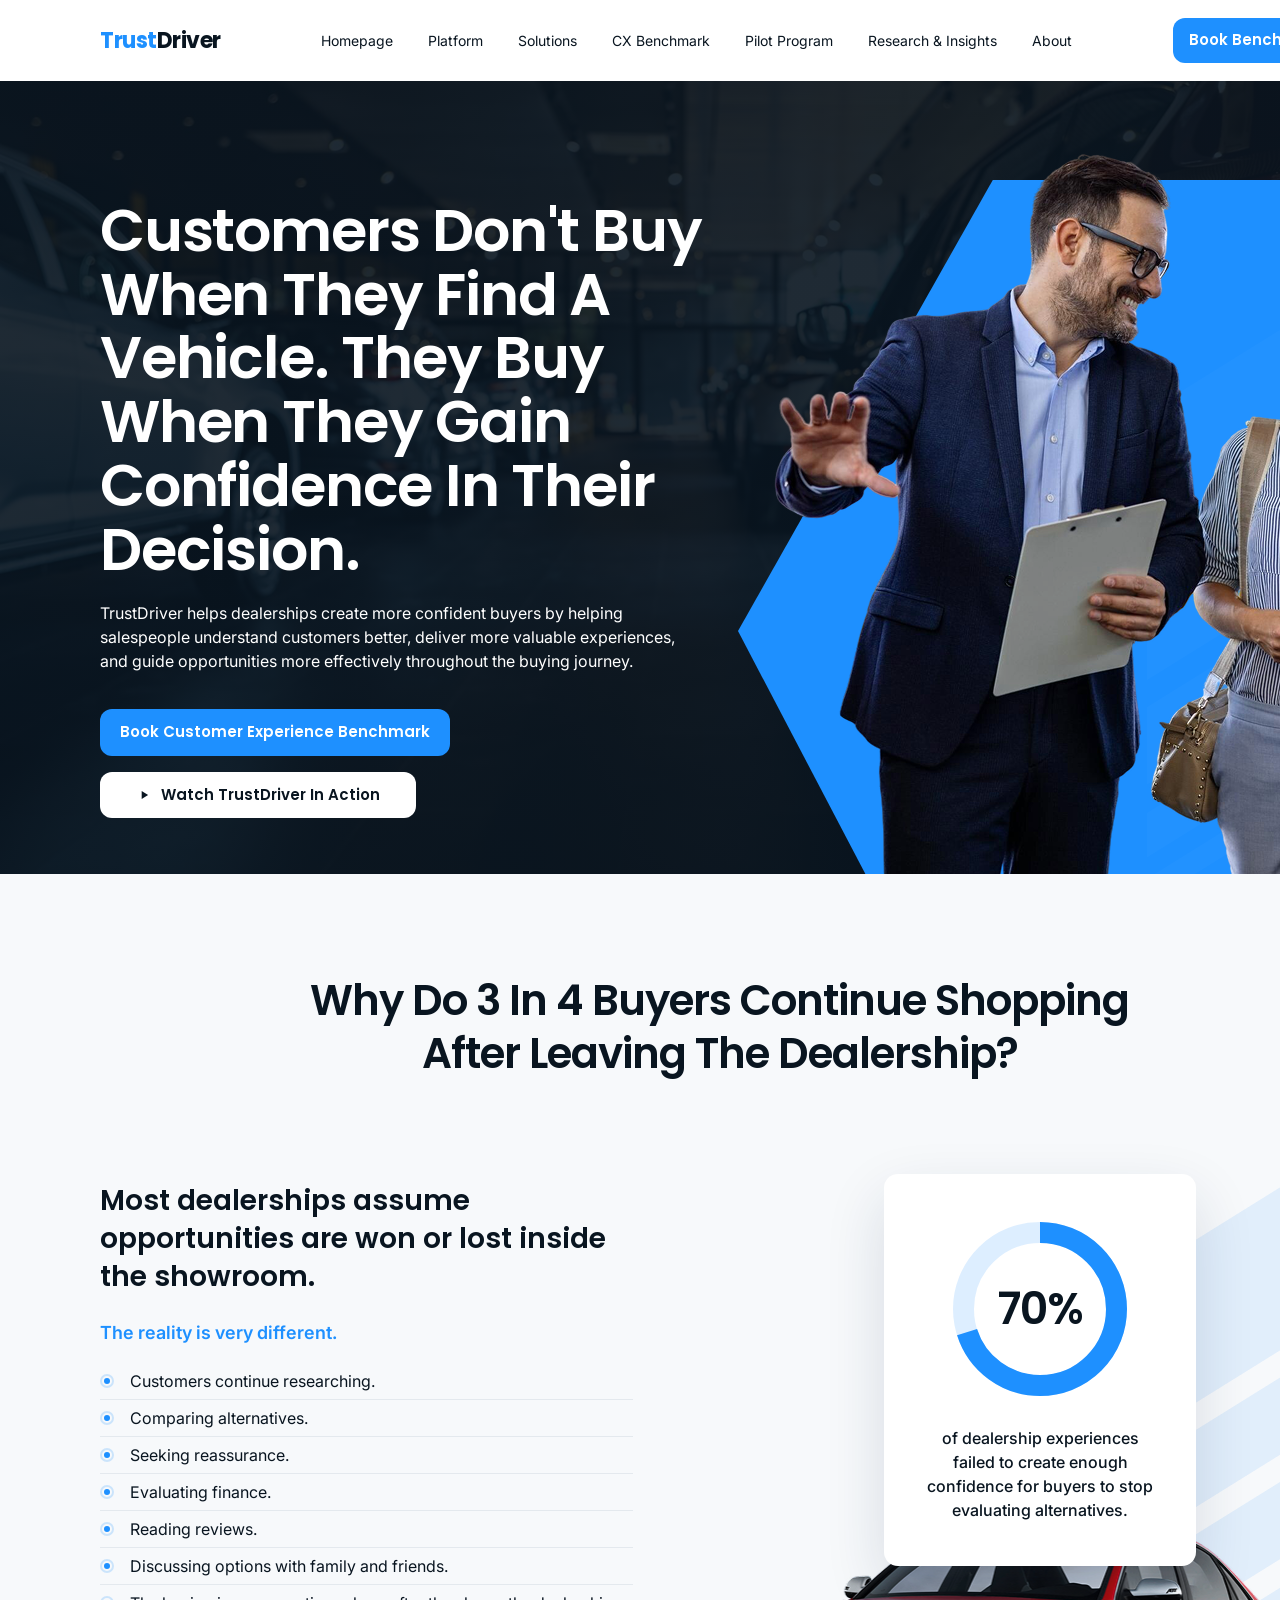
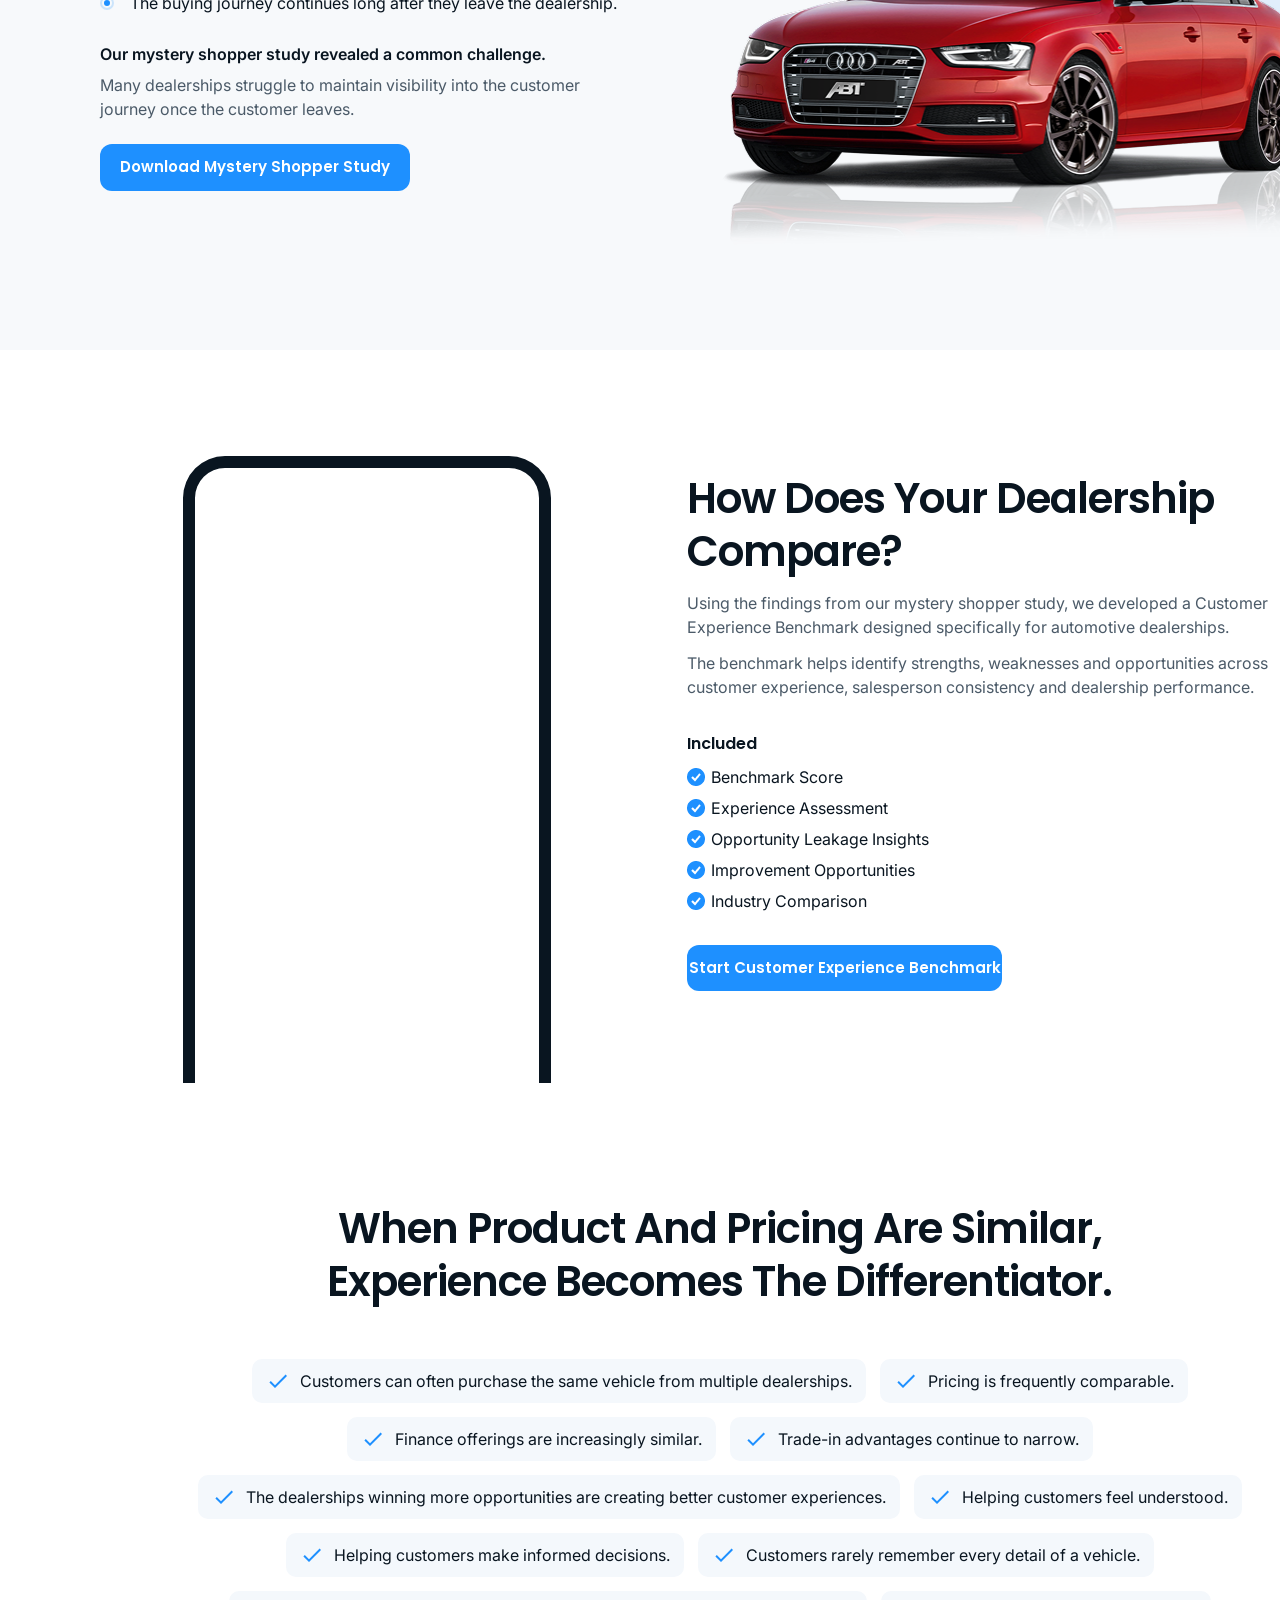
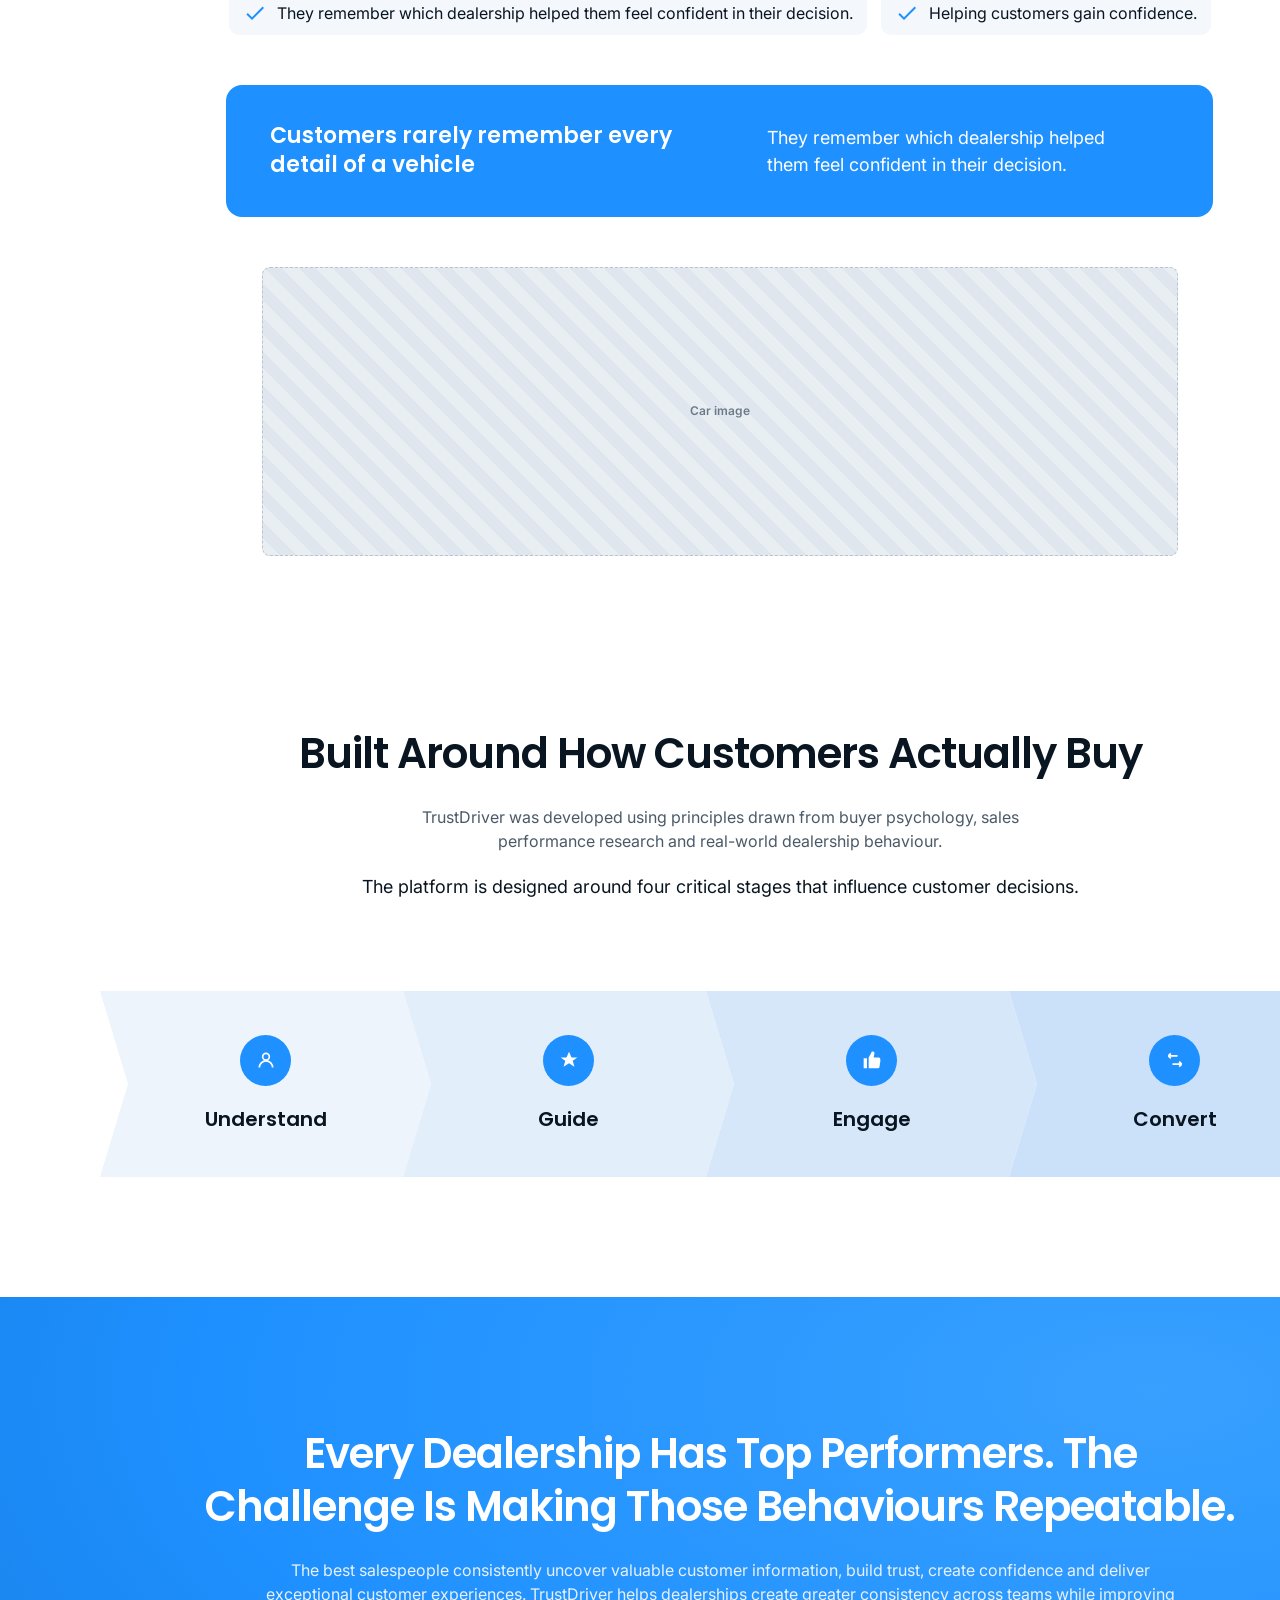
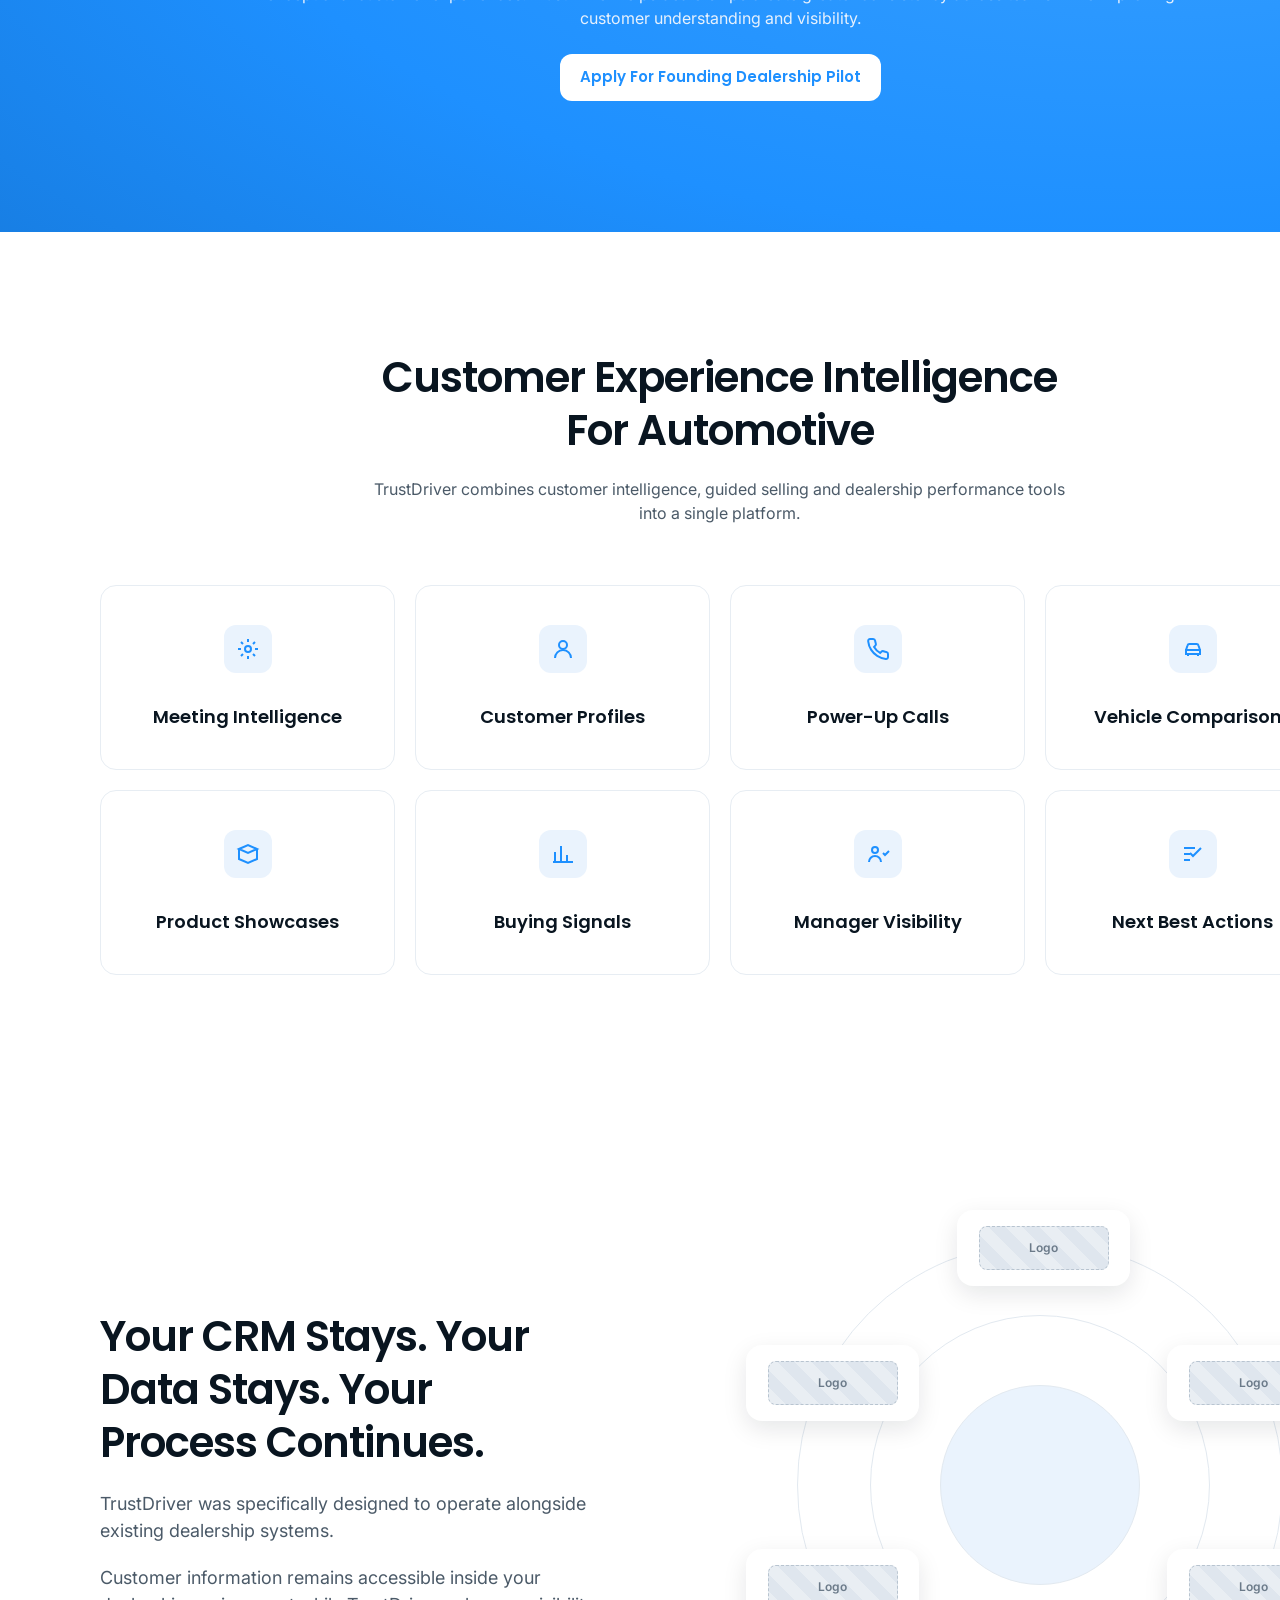
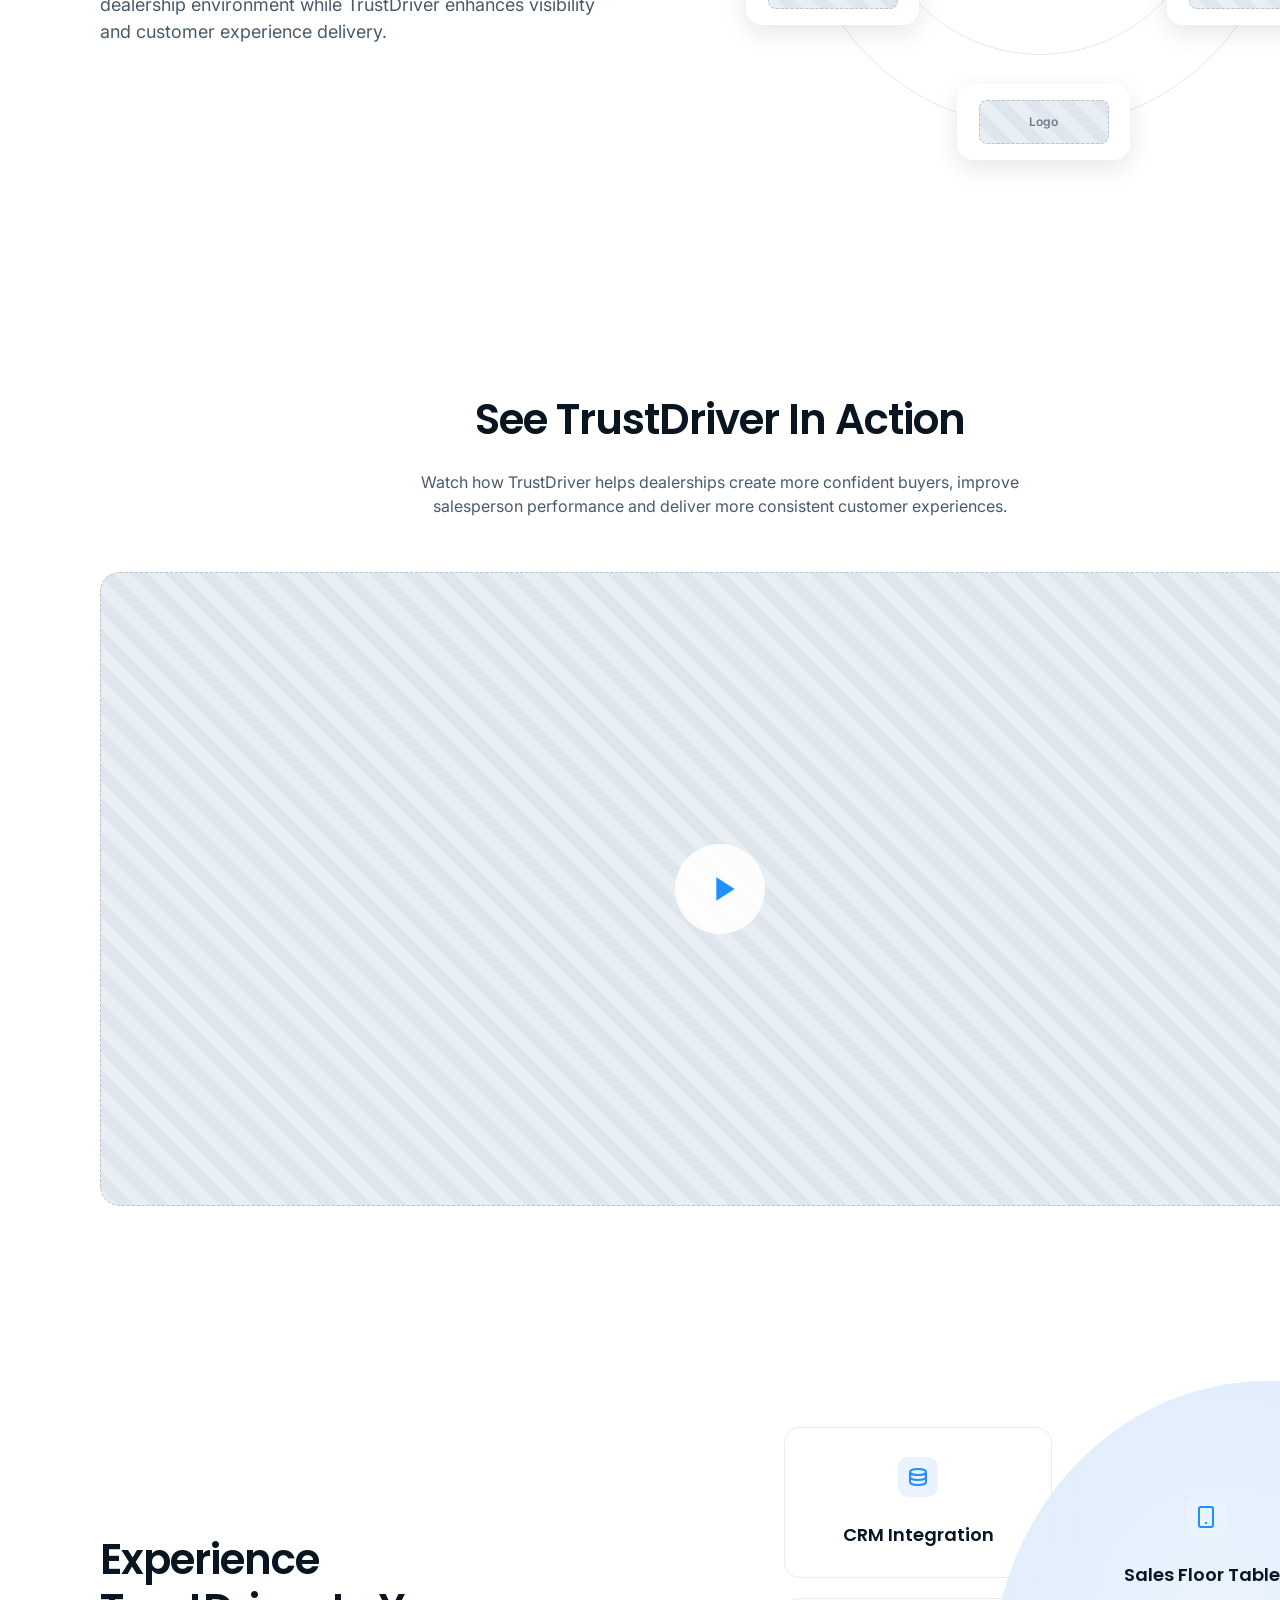
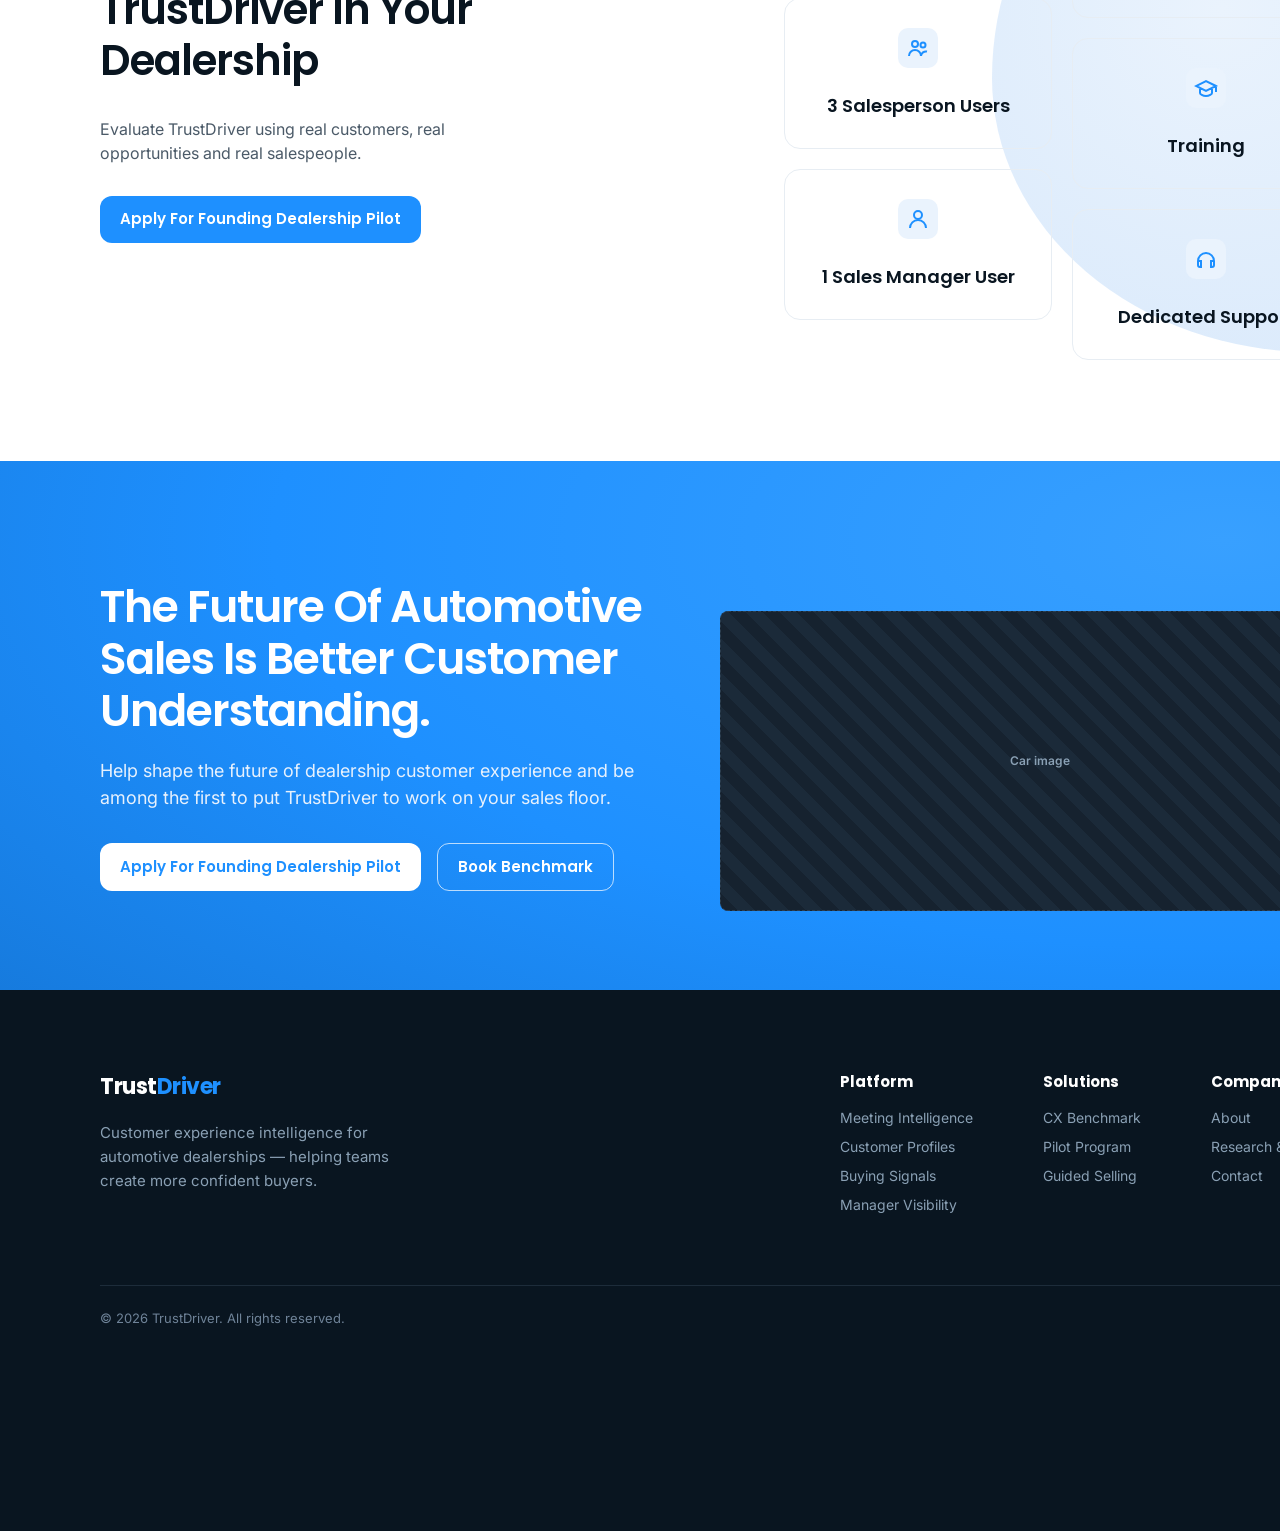
==== commit 8f039ce0: "add stripe img" ====
--- a/site/index.html
+++ b/site/index.html
@@ -39,7 +39,9 @@
     <!-- ===================== HERO (1:29) ===================== -->
     <section class="band hero">
       <div class="hero__bg"></div>
-      <div class="hero__accent" aria-hidden="true"></div>
+      <div class="hero__accent" aria-hidden="true">
+        <img class="hero__stripe" src="images/Union-white.png" alt="" width="276" height="663">
+      </div>
       <img class="hero__people" src="images/2consultants.png"
            alt="Two dealership sales consultants in suits walking with a customer holding car keys"
            width="981" height="793">
--- a/site/css/styles.css
+++ b/site/css/styles.css
@@ -138,10 +138,23 @@
 /* right-side blue angled accent + cut-out people photo */
 .hero__accent {
   position: absolute;
-  inset: 0;
+  left: 738px;          /* Figma Vector 12 */
+  top: 98.5px;
+  width: 708.56px;
+  height: 694.76px;
   z-index: 1;
   background: var(--accent);
-  clip-path: polygon(65% 0, 100% 0, 100% 100%, 48% 100%);
+  /* 5-pt shape: flat top, full right, bottom edge, left point */
+  clip-path: polygon(36% 0, 100% 0, 100% 100%, 18% 100%, 0 65%);
+}
+/* Union 2 — white stripe artwork, clipped to the polygon by the parent */
+.hero__stripe {
+  position: absolute;
+  left: 409px;       /* derived from Figma rotated-box bounds */
+  top: 61px;
+  width: 276px;
+  height: 663px;
+  opacity: 0.2;
 }
 .hero__people {
   position: absolute;
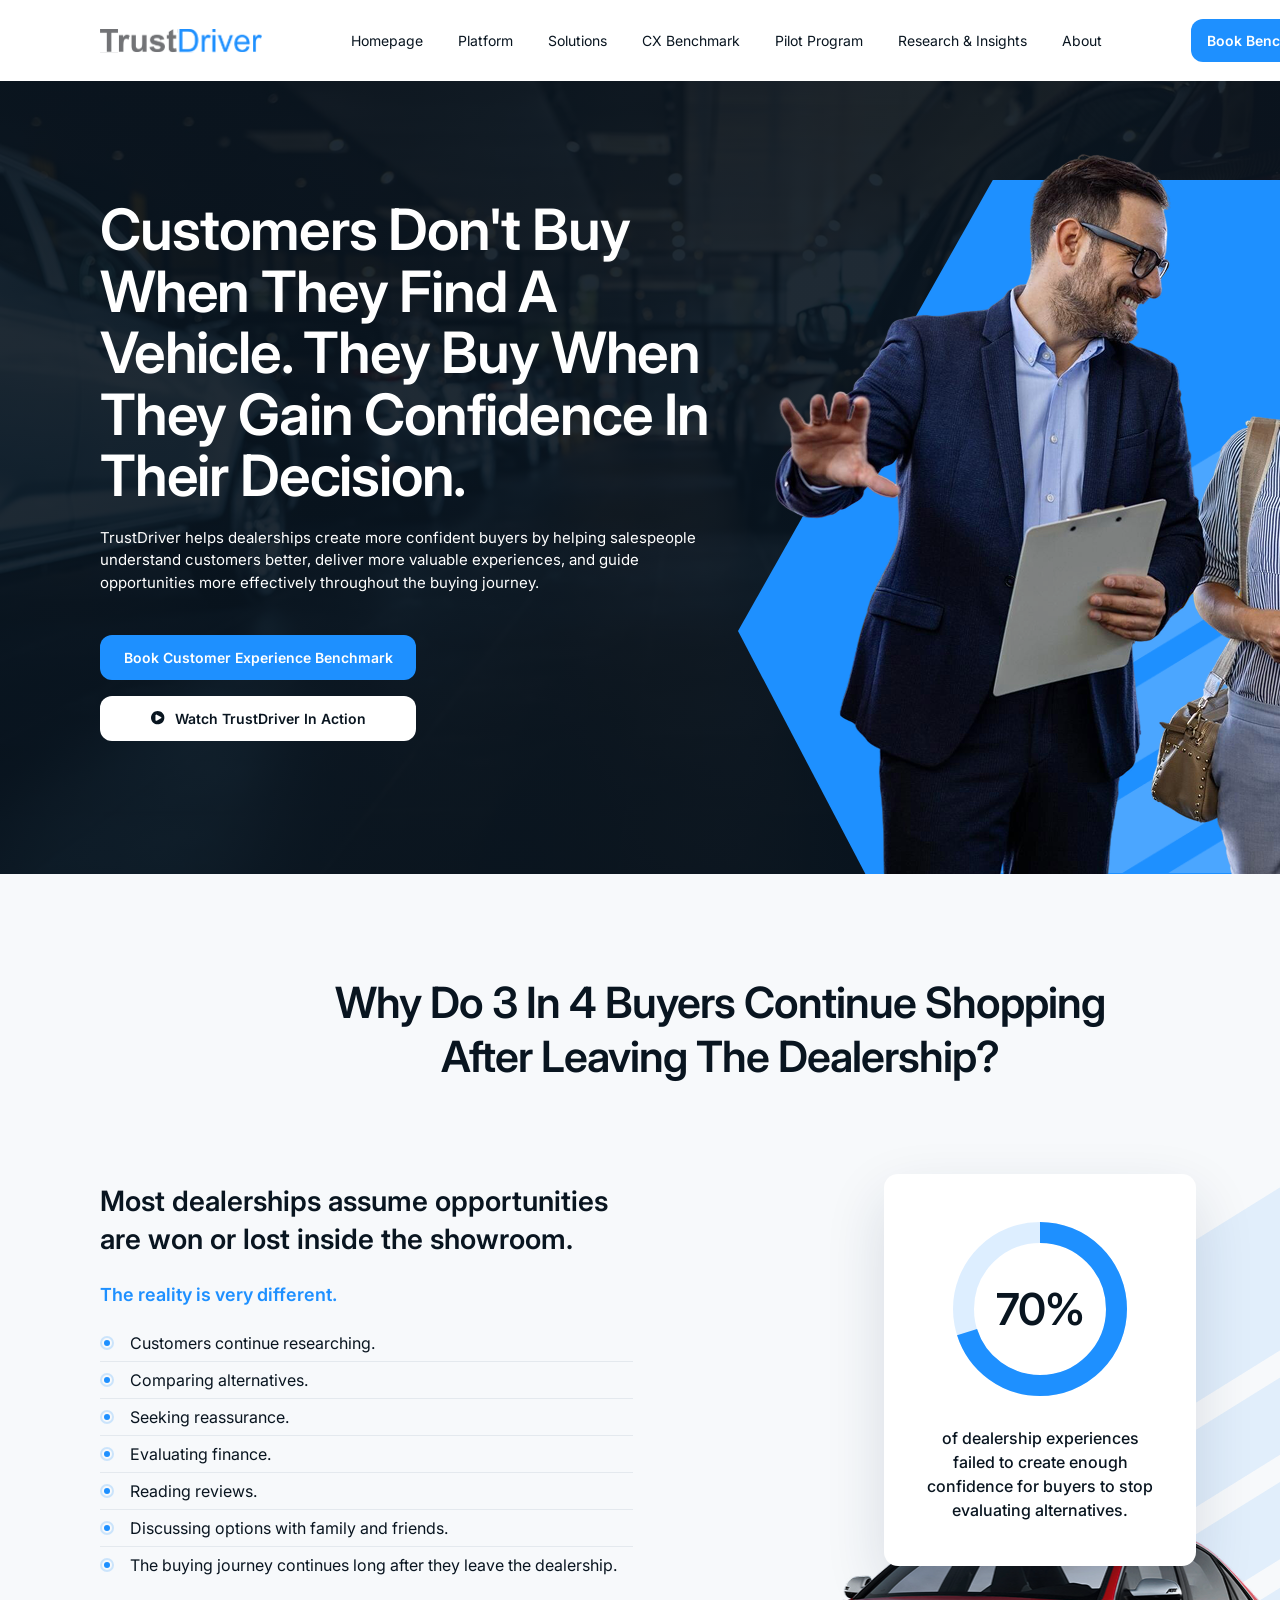
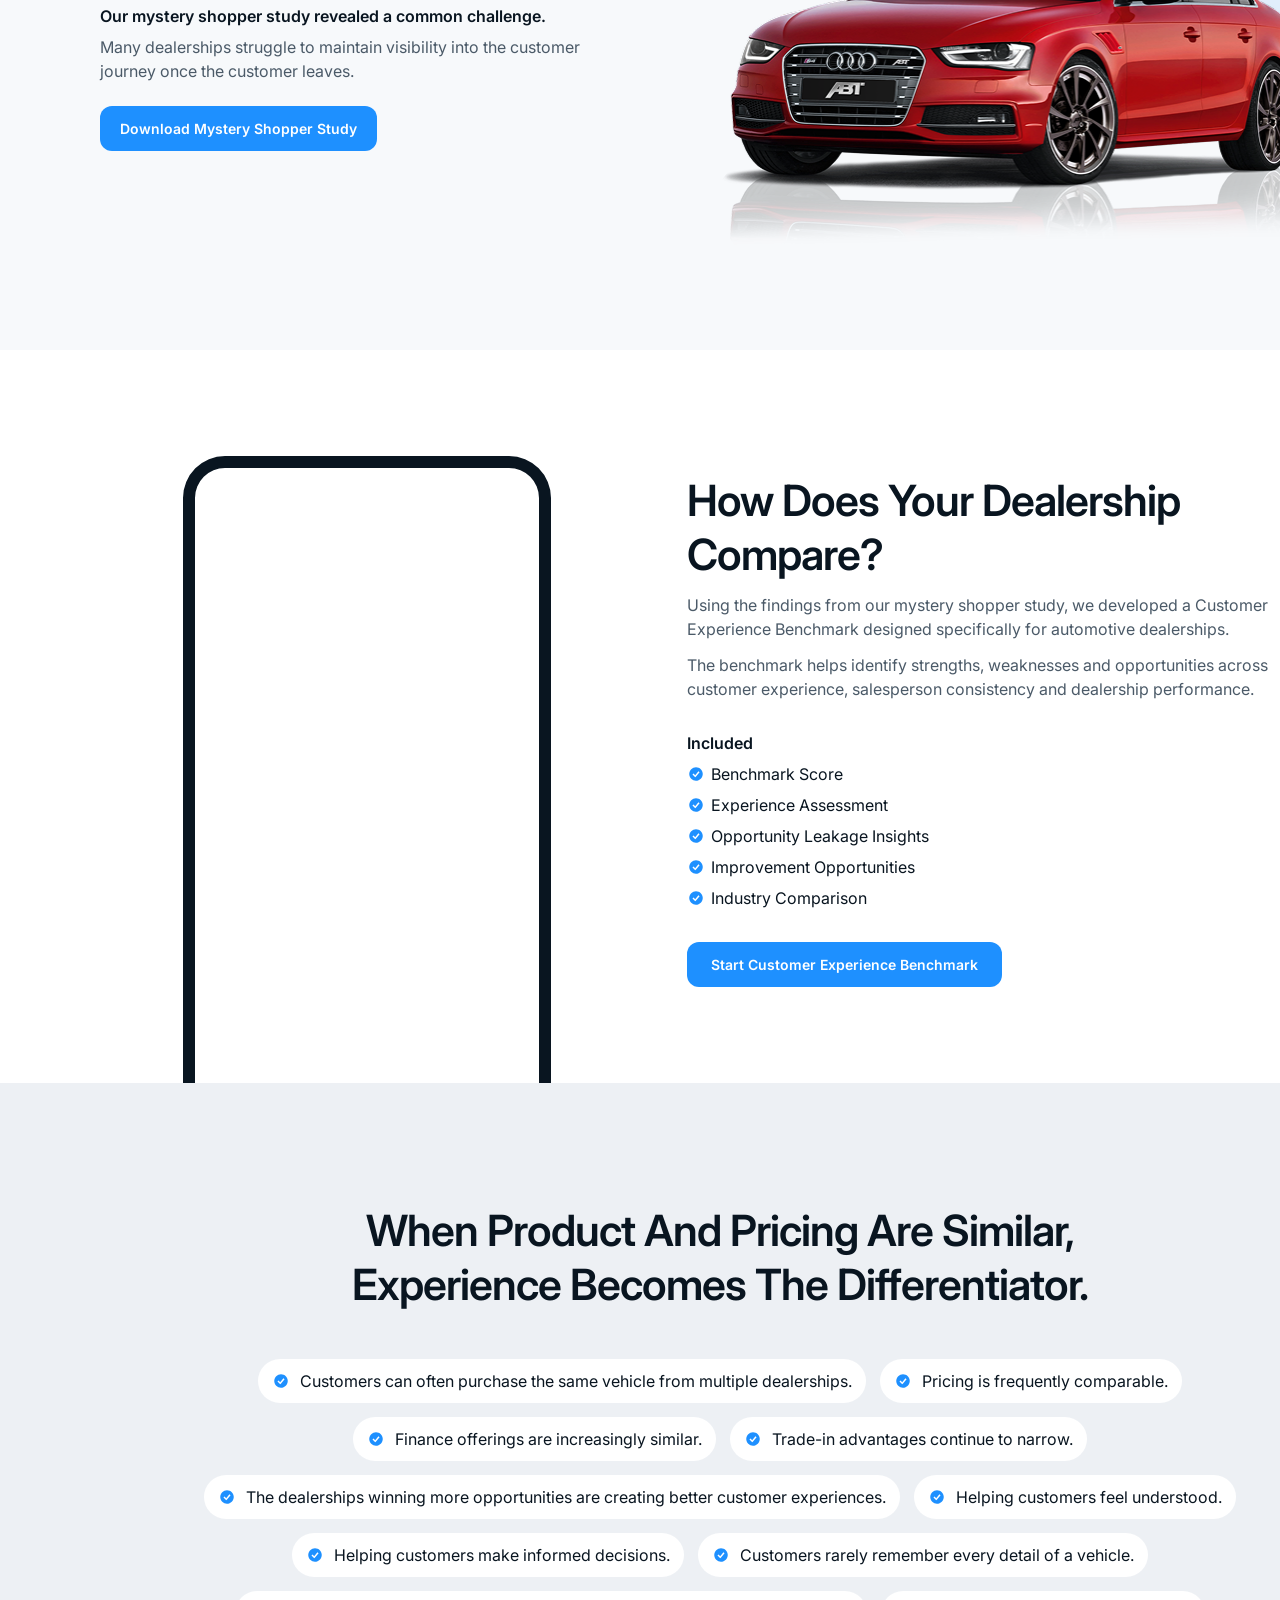
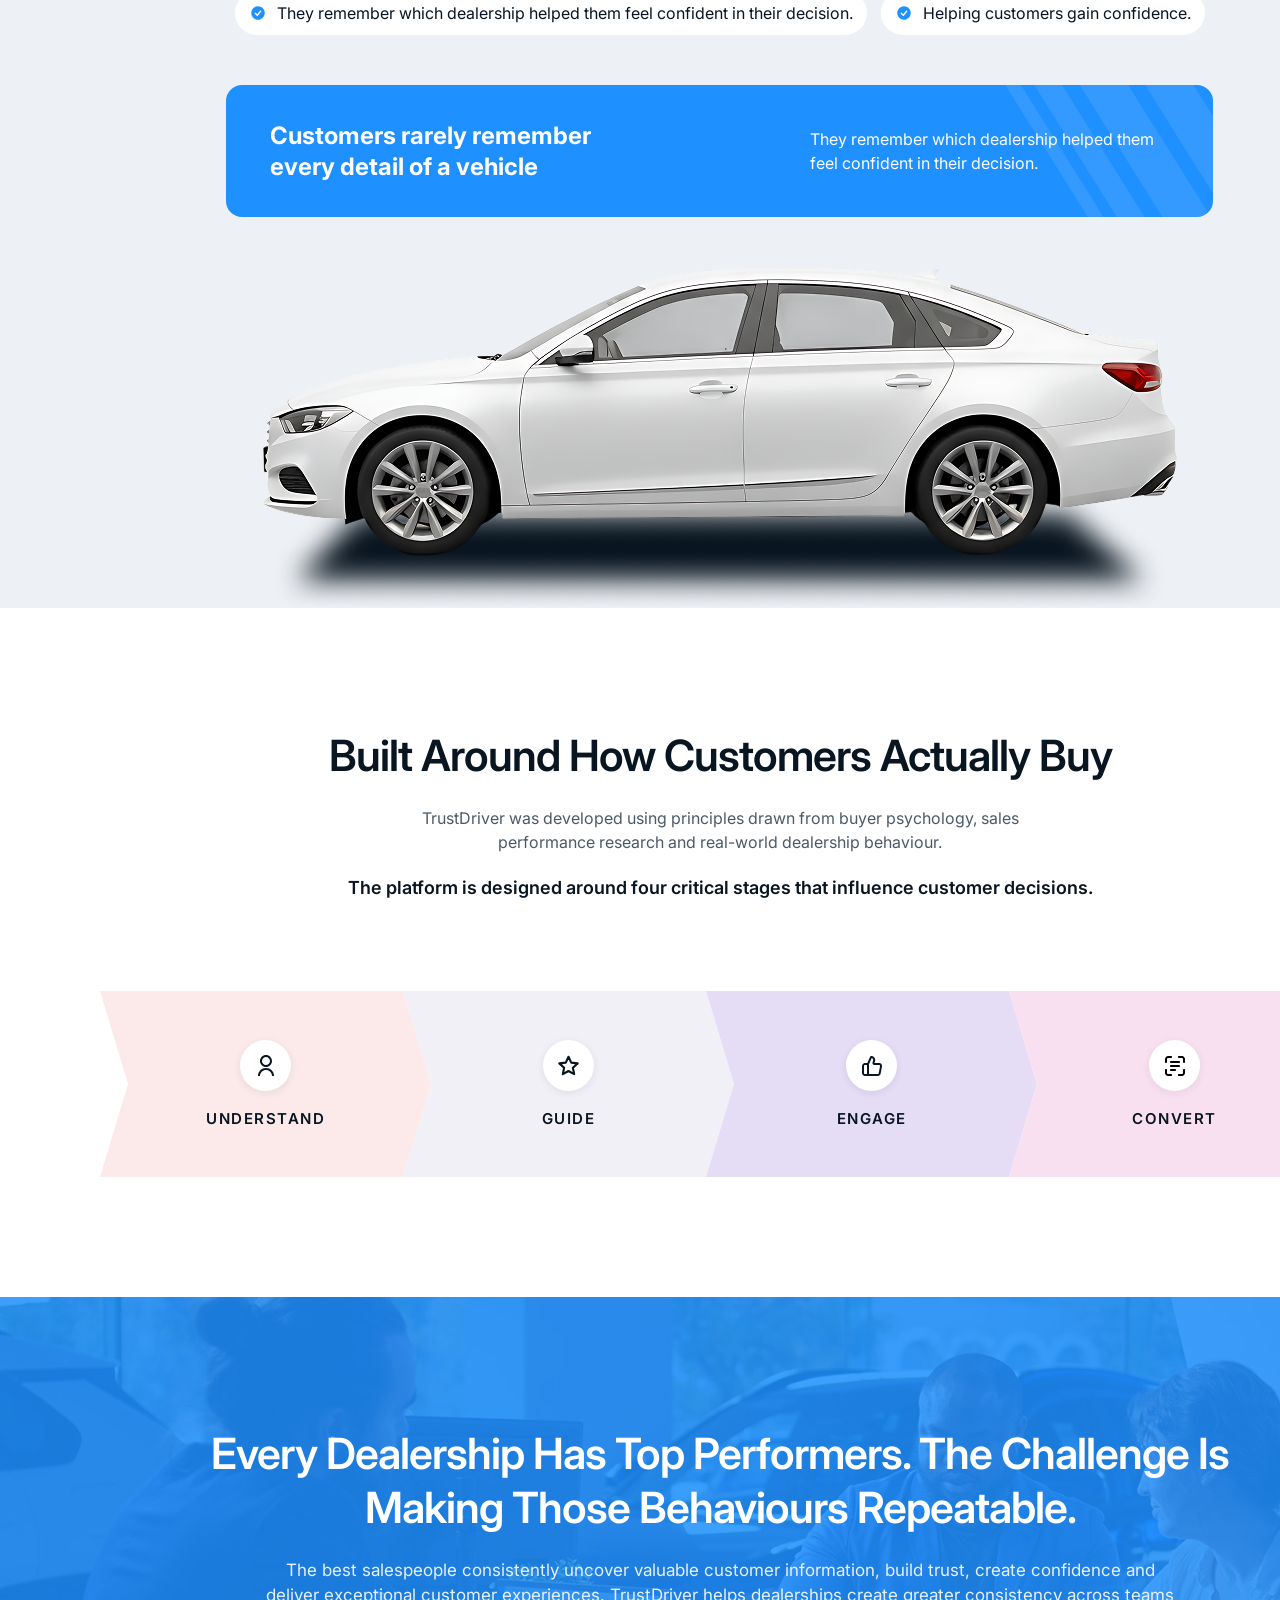
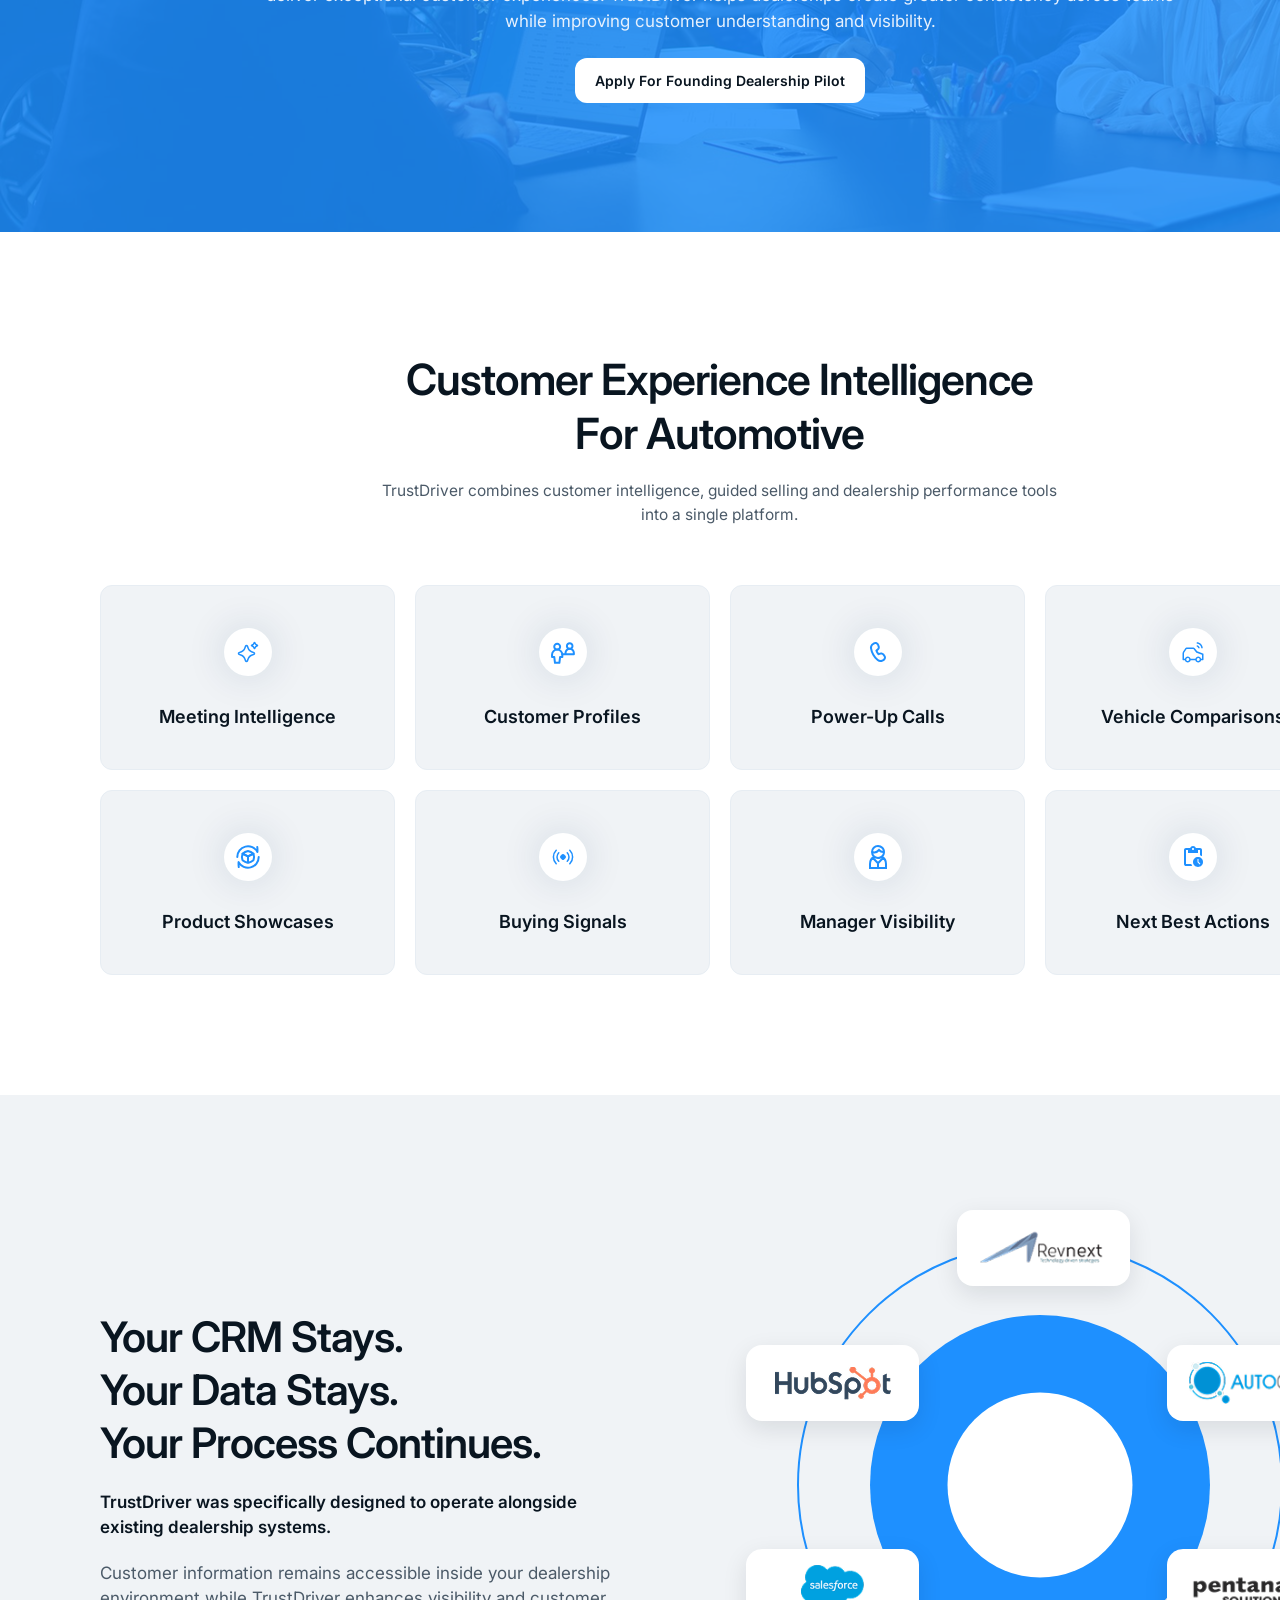
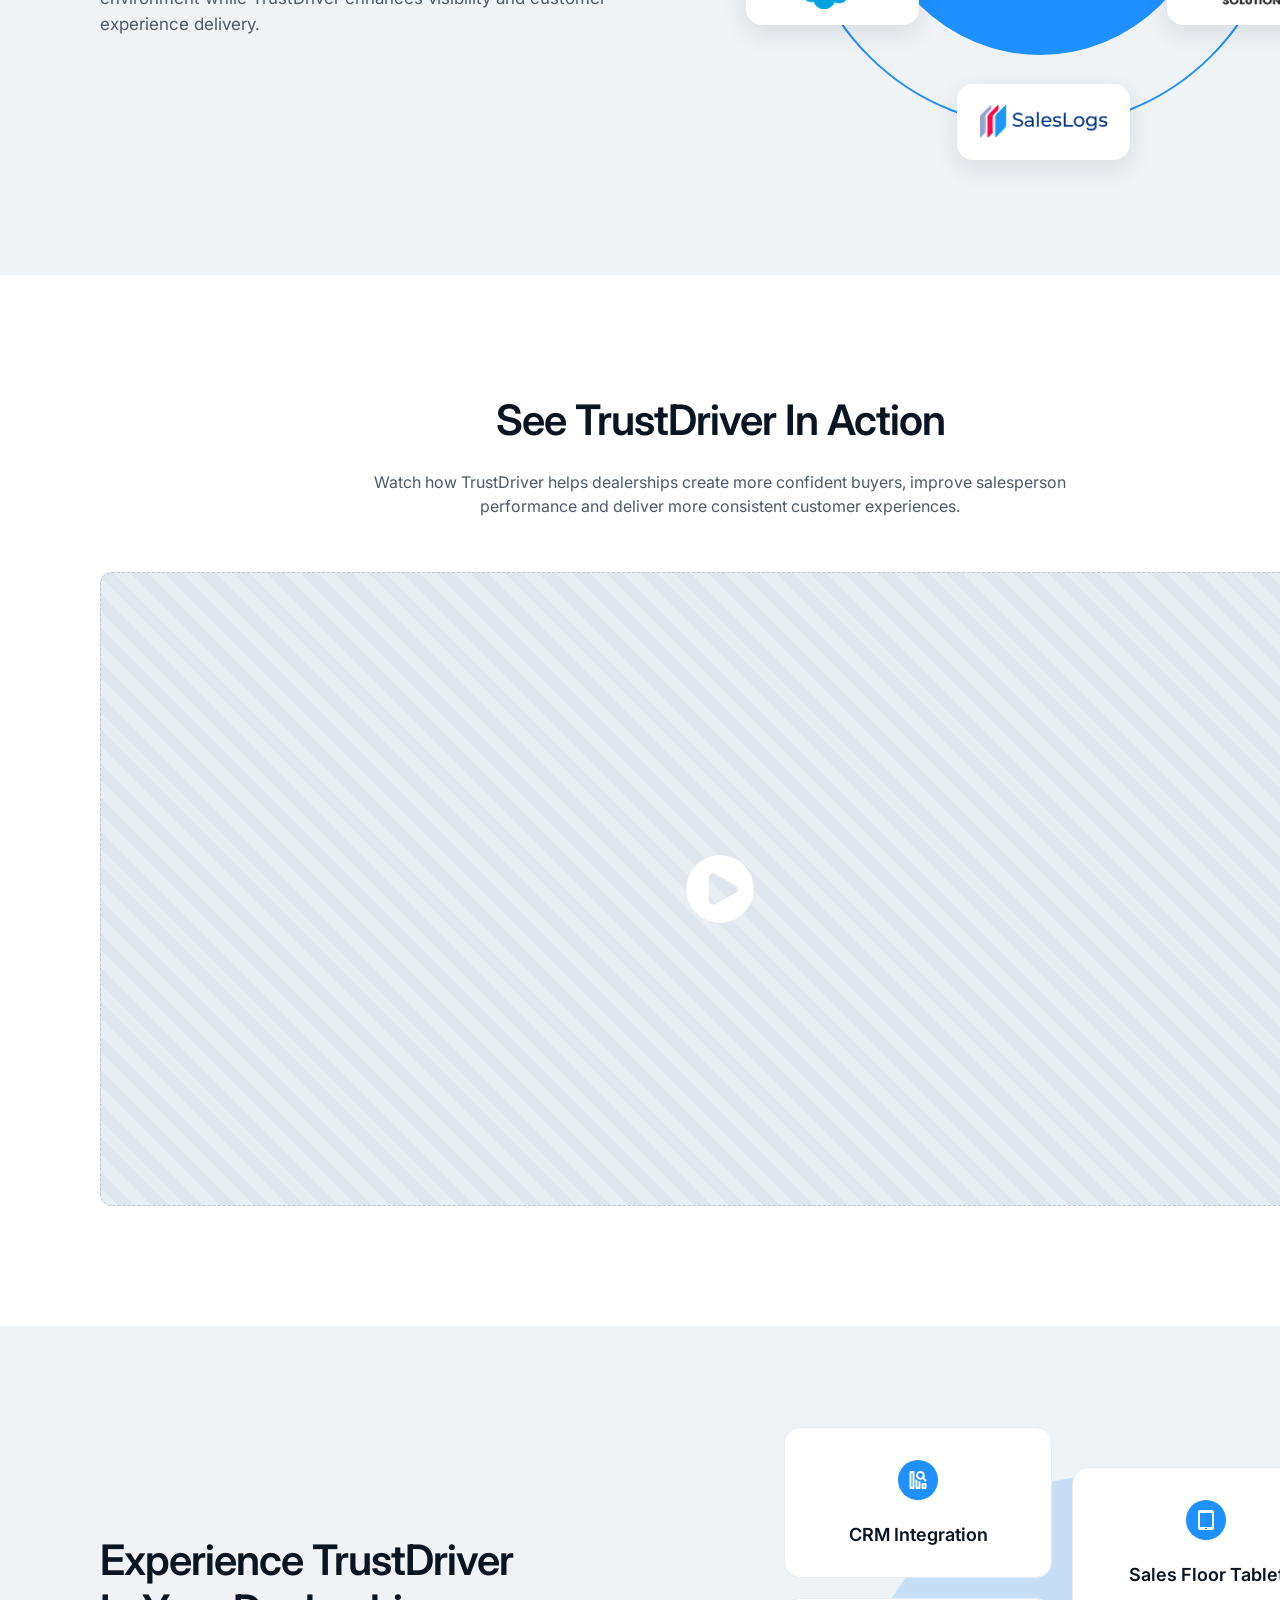
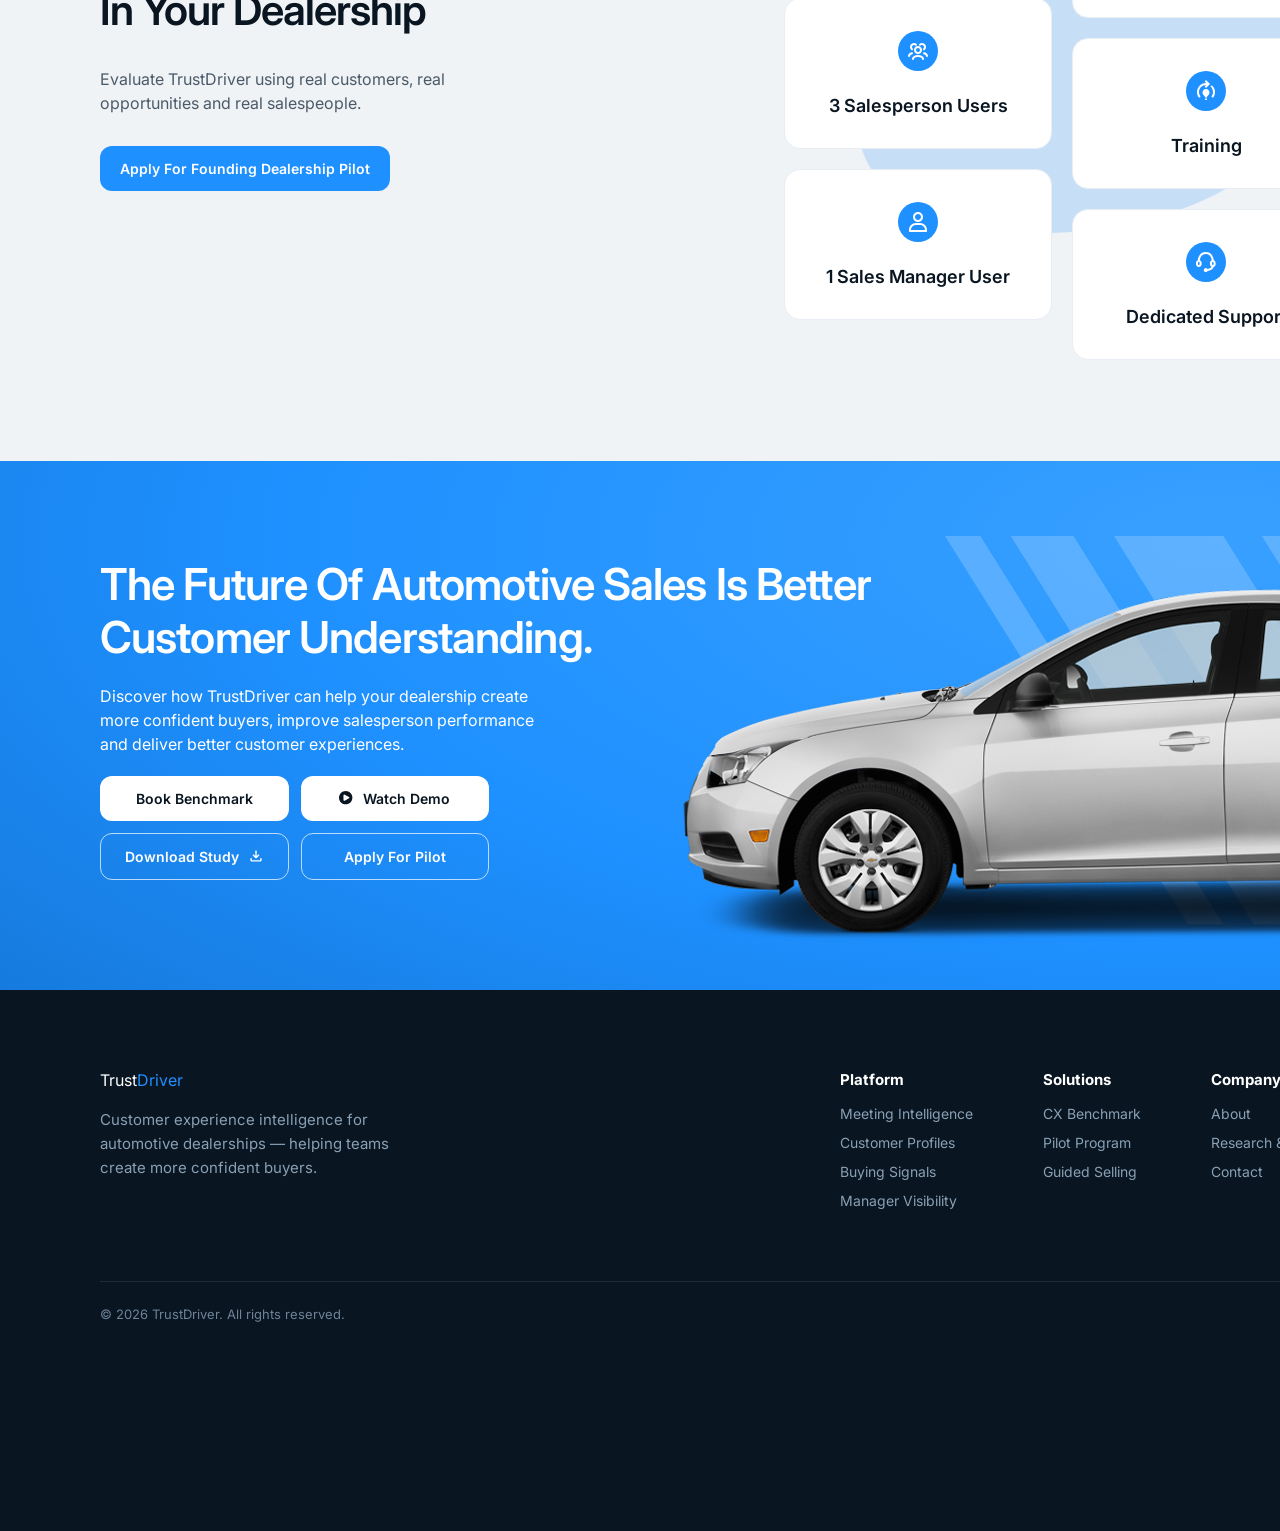
==== commit 9f800dce: "homepage" ====
--- a/site/index.html
+++ b/site/index.html
@@ -12,7 +12,7 @@
   <link rel="preconnect" href="https://fonts.gstatic.com" crossorigin />
   <link href="https://fonts.googleapis.com/css2?family=Inter:wght@400;500;600;700&family=Poppins:wght@400;500;600;700&display=swap" rel="stylesheet" />
 
-  <link rel="stylesheet" href="css/styles.css" />
+  <link rel="stylesheet" href="css/styles.css?v=21" />
 </head>
 <body>
   <div class="page">
@@ -20,7 +20,9 @@
     <!-- ===================== NAV (1:12) ===================== -->
     <header class="nav">
       <div class="nav__brand">
-        <span class="nav__logo">Trust<span>Driver</span></span>
+        <a href="index.html" class="nav__logo" aria-label="TrustDriver home">
+          <img src="images/logo.svg" alt="TrustDriver" width="162" height="24">
+        </a>
       </div>
       <nav class="nav__links" aria-label="Primary">
         <a href="#">Homepage</a>
@@ -53,7 +55,7 @@
         <div class="hero__cta">
           <a href="#" class="btn btn--primary">Book Customer Experience Benchmark</a>
           <a href="#" class="btn btn--white">
-            <svg class="ico" viewBox="0 0 24 24" fill="currentColor" aria-hidden="true"><path d="M8 5v14l11-7z"/></svg>
+            <img class="ico" src="images/watchtrustdriverinaction.svg" alt="" width="14" height="14">
             Watch TrustDriver In Action
           </a>
         </div>
@@ -118,11 +120,11 @@
         <p class="s-cmp__p">The benchmark helps identify strengths, weaknesses and opportunities across customer experience, salesperson consistency and dealership performance.</p>
         <p class="s-cmp__incl">Included</p>
         <div class="s-cmp__list">
-          <div class="featrow"><img class="chk" src="images/Vector.png" alt="" width="18" height="18">Benchmark Score</div>
-          <div class="featrow"><img class="chk" src="images/Vector.png" alt="" width="18" height="18">Experience Assessment</div>
-          <div class="featrow"><img class="chk" src="images/Vector.png" alt="" width="18" height="18">Opportunity Leakage Insights</div>
-          <div class="featrow"><img class="chk" src="images/Vector.png" alt="" width="18" height="18">Improvement Opportunities</div>
-          <div class="featrow"><img class="chk" src="images/Vector.png" alt="" width="18" height="18">Industry Comparison</div>
+          <div class="featrow"><img class="chk" src="images/icons/check-fill.svg" alt="" width="18" height="18">Benchmark Score</div>
+          <div class="featrow"><img class="chk" src="images/icons/check-fill.svg" alt="" width="18" height="18">Experience Assessment</div>
+          <div class="featrow"><img class="chk" src="images/icons/check-fill.svg" alt="" width="18" height="18">Opportunity Leakage Insights</div>
+          <div class="featrow"><img class="chk" src="images/icons/check-fill.svg" alt="" width="18" height="18">Improvement Opportunities</div>
+          <div class="featrow"><img class="chk" src="images/icons/check-fill.svg" alt="" width="18" height="18">Industry Comparison</div>
         </div>
         <a href="#" class="btn btn--primary s-cmp__btn">Start Customer Experience Benchmark</a>
       </div>
@@ -134,33 +136,36 @@
 
       <div class="s-diff__rows">
         <div class="line">
-          <div class="featrow"><svg class="chk" viewBox="0 0 24 24" fill="currentColor" aria-hidden="true"><path d="M9 16.2 4.8 12l-1.4 1.4L9 19 21 7l-1.4-1.4z"/></svg>Customers can often purchase the same vehicle from multiple dealerships.</div>
-          <div class="featrow"><svg class="chk" viewBox="0 0 24 24" fill="currentColor" aria-hidden="true"><path d="M9 16.2 4.8 12l-1.4 1.4L9 19 21 7l-1.4-1.4z"/></svg>Pricing is frequently comparable.</div>
-        </div>
-        <div class="line">
-          <div class="featrow"><svg class="chk" viewBox="0 0 24 24" fill="currentColor" aria-hidden="true"><path d="M9 16.2 4.8 12l-1.4 1.4L9 19 21 7l-1.4-1.4z"/></svg>Finance offerings are increasingly similar.</div>
-          <div class="featrow"><svg class="chk" viewBox="0 0 24 24" fill="currentColor" aria-hidden="true"><path d="M9 16.2 4.8 12l-1.4 1.4L9 19 21 7l-1.4-1.4z"/></svg>Trade-in advantages continue to narrow.</div>
-        </div>
-        <div class="line">
-          <div class="featrow"><svg class="chk" viewBox="0 0 24 24" fill="currentColor" aria-hidden="true"><path d="M9 16.2 4.8 12l-1.4 1.4L9 19 21 7l-1.4-1.4z"/></svg>The dealerships winning more opportunities are creating better customer experiences.</div>
-          <div class="featrow"><svg class="chk" viewBox="0 0 24 24" fill="currentColor" aria-hidden="true"><path d="M9 16.2 4.8 12l-1.4 1.4L9 19 21 7l-1.4-1.4z"/></svg>Helping customers feel understood.</div>
-        </div>
-        <div class="line">
-          <div class="featrow"><svg class="chk" viewBox="0 0 24 24" fill="currentColor" aria-hidden="true"><path d="M9 16.2 4.8 12l-1.4 1.4L9 19 21 7l-1.4-1.4z"/></svg>Helping customers make informed decisions.</div>
-          <div class="featrow"><svg class="chk" viewBox="0 0 24 24" fill="currentColor" aria-hidden="true"><path d="M9 16.2 4.8 12l-1.4 1.4L9 19 21 7l-1.4-1.4z"/></svg>Customers rarely remember every detail of a vehicle.</div>
-        </div>
-        <div class="line">
-          <div class="featrow"><svg class="chk" viewBox="0 0 24 24" fill="currentColor" aria-hidden="true"><path d="M9 16.2 4.8 12l-1.4 1.4L9 19 21 7l-1.4-1.4z"/></svg>They remember which dealership helped them feel confident in their decision.</div>
-          <div class="featrow"><svg class="chk" viewBox="0 0 24 24" fill="currentColor" aria-hidden="true"><path d="M9 16.2 4.8 12l-1.4 1.4L9 19 21 7l-1.4-1.4z"/></svg>Helping customers gain confidence.</div>
+          <div class="featrow"><img class="chk" src="images/icons/check-fill.svg" alt="" width="18" height="18">Customers can often purchase the same vehicle from multiple dealerships.</div>
+          <div class="featrow"><img class="chk" src="images/icons/check-fill.svg" alt="" width="18" height="18">Pricing is frequently comparable.</div>
+        </div>
+        <div class="line">
+          <div class="featrow"><img class="chk" src="images/icons/check-fill.svg" alt="" width="18" height="18">Finance offerings are increasingly similar.</div>
+          <div class="featrow"><img class="chk" src="images/icons/check-fill.svg" alt="" width="18" height="18">Trade-in advantages continue to narrow.</div>
+        </div>
+        <div class="line">
+          <div class="featrow"><img class="chk" src="images/icons/check-fill.svg" alt="" width="18" height="18">The dealerships winning more opportunities are creating better customer experiences.</div>
+          <div class="featrow"><img class="chk" src="images/icons/check-fill.svg" alt="" width="18" height="18">Helping customers feel understood.</div>
+        </div>
+        <div class="line">
+          <div class="featrow"><img class="chk" src="images/icons/check-fill.svg" alt="" width="18" height="18">Helping customers make informed decisions.</div>
+          <div class="featrow"><img class="chk" src="images/icons/check-fill.svg" alt="" width="18" height="18">Customers rarely remember every detail of a vehicle.</div>
+        </div>
+        <div class="line">
+          <div class="featrow"><img class="chk" src="images/icons/check-fill.svg" alt="" width="18" height="18">They remember which dealership helped them feel confident in their decision.</div>
+          <div class="featrow"><img class="chk" src="images/icons/check-fill.svg" alt="" width="18" height="18">Helping customers gain confidence.</div>
         </div>
       </div>
 
       <div class="s-diff__quote">
+        <img class="s-diff__stripe" src="images/section4_stripe.png" alt="" width="220" height="132" aria-hidden="true" loading="lazy">
         <p>Customers rarely remember every detail of a vehicle</p>
         <p>They remember which dealership helped them feel confident in their decision.</p>
       </div>
 
-      <div class="s-diff__car ph">Car image</div>
+      <img class="s-diff__shadow" src="images/car-shadow.png" alt="" width="908" height="128" aria-hidden="true" loading="lazy">
+      <img class="s-diff__car" src="images/Standard-White-Car.png"
+           alt="White sedan, side profile" width="916" height="289" loading="lazy">
     </section>
 
     <!-- ============== BUILT AROUND HOW CUSTOMERS BUY (1:198) ============== -->
@@ -172,19 +177,19 @@
       </div>
       <div class="s-stages__row">
         <div class="stage">
-          <span class="stage__icon"><svg viewBox="0 0 24 24" fill="none" stroke="currentColor" stroke-width="2"><circle cx="12" cy="8" r="4"/><path d="M4 21a8 8 0 0 1 16 0"/></svg></span>
+          <span class="stage__icon"><img src="images/icons/user-line.svg" alt="" width="24" height="24"></span>
           <span class="stage__label">Understand</span>
         </div>
         <div class="stage">
-          <span class="stage__icon"><svg viewBox="0 0 24 24" fill="currentColor"><path d="m12 2 3 7h7l-5.5 4 2 7L12 16l-6.5 4 2-7L2 9h7z"/></svg></span>
+          <span class="stage__icon"><img src="images/icons/star-bold.svg" alt="" width="21" height="21"></span>
           <span class="stage__label">Guide</span>
         </div>
         <div class="stage">
-          <span class="stage__icon"><svg viewBox="0 0 24 24" fill="currentColor"><path d="M2 10h4v12H2zM22 11a2 2 0 0 0-2-2h-6l1-5a2 2 0 0 0-4-.5L8 9v13h11a2 2 0 0 0 2-1.6l1-7z"/></svg></span>
+          <span class="stage__icon"><img src="images/icons/thumbs-up.svg" alt="" width="24" height="24"></span>
           <span class="stage__label">Engage</span>
         </div>
         <div class="stage">
-          <span class="stage__icon"><svg viewBox="0 0 24 24" fill="none" stroke="currentColor" stroke-width="2"><path d="M4 7h11M4 7l3-3M4 7l3 3M20 17H9m11 0-3-3m3 3-3 3"/></svg></span>
+          <span class="stage__icon"><img src="images/icons/convert-to-text.svg" alt="" width="24" height="24"></span>
           <span class="stage__label">Convert</span>
         </div>
       </div>
@@ -205,32 +210,32 @@
         <p class="s-feat__p">TrustDriver combines customer intelligence, guided selling and dealership performance tools into a single platform.</p>
       </div>
       <div class="s-feat__grid">
-        <div class="ftile"><span class="ftile__icon"><svg viewBox="0 0 24 24" fill="none" stroke="currentColor" stroke-width="2"><circle cx="12" cy="12" r="3"/><path d="M12 2v3M12 19v3M2 12h3M19 12h3M5 5l2 2M17 17l2 2M19 5l-2 2M7 17l-2 2"/></svg></span><span class="ftile__label">Meeting Intelligence</span></div>
-        <div class="ftile"><span class="ftile__icon"><svg viewBox="0 0 24 24" fill="none" stroke="currentColor" stroke-width="2"><circle cx="12" cy="8" r="4"/><path d="M4 21a8 8 0 0 1 16 0"/></svg></span><span class="ftile__label">Customer Profiles</span></div>
-        <div class="ftile"><span class="ftile__icon"><svg viewBox="0 0 24 24" fill="none" stroke="currentColor" stroke-width="2"><path d="M22 16.9v3a2 2 0 0 1-2.2 2 19.8 19.8 0 0 1-8.6-3 19.5 19.5 0 0 1-6-6 19.8 19.8 0 0 1-3-8.6A2 2 0 0 1 4.1 2h3a2 2 0 0 1 2 1.7c.1 1 .4 1.9.7 2.8a2 2 0 0 1-.5 2.1L8.1 9.9a16 16 0 0 0 6 6l1.3-1.2a2 2 0 0 1 2.1-.5c.9.3 1.8.6 2.8.7a2 2 0 0 1 1.7 2z"/></svg></span><span class="ftile__label">Power-Up Calls</span></div>
-        <div class="ftile"><span class="ftile__icon"><svg viewBox="0 0 24 24" fill="none" stroke="currentColor" stroke-width="2"><path d="M5 13l1.5-4.5A2 2 0 0 1 8.4 7h7.2a2 2 0 0 1 1.9 1.5L19 13M5 13h14v4H5zM7 17v2M17 17v2"/></svg></span><span class="ftile__label">Vehicle Comparisons</span></div>
-        <div class="ftile"><span class="ftile__icon"><svg viewBox="0 0 24 24" fill="none" stroke="currentColor" stroke-width="2"><path d="M3 7l9-4 9 4-9 4z"/><path d="M3 7v10l9 4 9-4V7"/></svg></span><span class="ftile__label">Product Showcases</span></div>
-        <div class="ftile"><span class="ftile__icon"><svg viewBox="0 0 24 24" fill="none" stroke="currentColor" stroke-width="2"><path d="M4 20V10M10 20V4M16 20v-7M22 20H2"/></svg></span><span class="ftile__label">Buying Signals</span></div>
-        <div class="ftile"><span class="ftile__icon"><svg viewBox="0 0 24 24" fill="none" stroke="currentColor" stroke-width="2"><circle cx="9" cy="8" r="3"/><path d="M3 20a6 6 0 0 1 12 0M17 11l2 2 4-4"/></svg></span><span class="ftile__label">Manager Visibility</span></div>
-        <div class="ftile"><span class="ftile__icon"><svg viewBox="0 0 24 24" fill="none" stroke="currentColor" stroke-width="2"><path d="M9 11l3 3 8-8M3 6h11M3 12h6M3 18h6"/></svg></span><span class="ftile__label">Next Best Actions</span></div>
+        <div class="ftile"><span class="ftile__icon"><img src="images/icons/artificial-intelligence.svg" alt="" width="24" height="24"></span><span class="ftile__label">Meeting Intelligence</span></div>
+        <div class="ftile"><span class="ftile__icon"><img src="images/icons/information-desk-customer.svg" alt="" width="24" height="24"></span><span class="ftile__label">Customer Profiles</span></div>
+        <div class="ftile"><span class="ftile__icon"><img src="images/icons/call.svg" alt="" width="24" height="24"></span><span class="ftile__label">Power-Up Calls</span></div>
+        <div class="ftile"><span class="ftile__icon"><img src="images/icons/vehicle-connected.svg" alt="" width="24" height="24"></span><span class="ftile__label">Vehicle Comparisons</span></div>
+        <div class="ftile"><span class="ftile__icon"><img src="images/icons/production-belt-time.svg" alt="" width="24" height="24"></span><span class="ftile__label">Product Showcases</span></div>
+        <div class="ftile"><span class="ftile__icon"><img src="images/icons/signal.svg" alt="" width="24" height="24"></span><span class="ftile__label">Buying Signals</span></div>
+        <div class="ftile"><span class="ftile__icon"><img src="images/icons/user-manager.svg" alt="" width="24" height="24"></span><span class="ftile__label">Manager Visibility</span></div>
+        <div class="ftile"><span class="ftile__icon"><img src="images/icons/pending-actions.svg" alt="" width="24" height="24"></span><span class="ftile__label">Next Best Actions</span></div>
       </div>
     </section>
 
     <!-- ============== YOUR CRM STAYS — integrations (1:294) ============== -->
     <section class="band s-crm">
       <div class="s-crm__left">
-        <h2>Your CRM Stays. Your Data Stays. Your Process Continues.</h2>
+        <h2>Your CRM Stays.<br>Your Data Stays.<br>Your Process Continues.</h2>
         <p>TrustDriver was specifically designed to operate alongside existing dealership systems.</p>
         <p>Customer information remains accessible inside your dealership environment while TrustDriver enhances visibility and customer experience delivery.</p>
       </div>
       <div class="s-crm__orbit">
         <div class="s-crm__rings"><i></i><i></i><i></i></div>
-        <div class="chip c1"><div class="ph">Logo</div></div>
-        <div class="chip c2"><div class="ph">Logo</div></div>
-        <div class="chip c3"><div class="ph">Logo</div></div>
-        <div class="chip c4"><div class="ph">Logo</div></div>
-        <div class="chip c5"><div class="ph">Logo</div></div>
-        <div class="chip c6"><div class="ph">Logo</div></div>
+        <div class="chip c1"><img src="images/logorevnext.png" alt="Revnext" width="143" height="48" loading="lazy"></div>
+        <div class="chip c2"><img src="images/logoautogate.png" alt="Autogate" width="135" height="43" loading="lazy"></div>
+        <div class="chip c3"><img src="images/logopentana.png" alt="Pentana Solutions" width="140" height="40" loading="lazy"></div>
+        <div class="chip c4"><img src="images/logosaleslogs.png" alt="SalesLogs" width="135" height="36" loading="lazy"></div>
+        <div class="chip c5"><img src="images/logosalesforce.png" alt="Salesforce" width="78" height="54" loading="lazy"></div>
+        <div class="chip c6"><img src="images/logohubspot.png" alt="HubSpot" width="116" height="33" loading="lazy"></div>
       </div>
     </section>
 
@@ -241,7 +246,7 @@
         <p>Watch how TrustDriver helps dealerships create more confident buyers, improve salesperson performance and deliver more consistent customer experiences.</p>
       </div>
       <div class="s-video__frame ph">
-        <span class="s-video__play"><svg viewBox="0 0 24 24" fill="currentColor" aria-hidden="true"><path d="M8 5v14l11-7z"/></svg></span>
+        <img class="s-video__play" src="images/icons/lets-icons_video-fill.svg" alt="Play video" width="90" height="90">
       </div>
     </section>
 
@@ -255,14 +260,14 @@
       </div>
       <div class="s-pilot__cards">
         <div class="pcol left">
-          <div class="pcard"><span class="pcard__icon"><svg viewBox="0 0 24 24" fill="none" stroke="currentColor" stroke-width="2"><path d="M4 7c0-1.7 3.6-3 8-3s8 1.3 8 3-3.6 3-8 3-8-1.3-8-3zM4 7v10c0 1.7 3.6 3 8 3s8-1.3 8-3V7M4 12c0 1.7 3.6 3 8 3s8-1.3 8-3"/></svg></span><span class="pcard__label">CRM Integration</span></div>
-          <div class="pcard"><span class="pcard__icon"><svg viewBox="0 0 24 24" fill="none" stroke="currentColor" stroke-width="2"><circle cx="9" cy="8" r="3"/><circle cx="17" cy="9" r="2.5"/><path d="M3 20a6 6 0 0 1 12 0M15 20a5 5 0 0 1 6-4.5"/></svg></span><span class="pcard__label">3 Salesperson Users</span></div>
-          <div class="pcard"><span class="pcard__icon"><svg viewBox="0 0 24 24" fill="none" stroke="currentColor" stroke-width="2"><circle cx="12" cy="8" r="4"/><path d="M4 21a8 8 0 0 1 16 0"/></svg></span><span class="pcard__label">1 Sales Manager User</span></div>
+          <div class="pcard"><span class="pcard__icon"><img src="images/icons/integrated-data-research.svg" alt="" width="24" height="24"></span><span class="pcard__label">CRM Integration</span></div>
+          <div class="pcard"><span class="pcard__icon"><img src="images/icons/users-group.svg" alt="" width="24" height="24"></span><span class="pcard__label">3 Salesperson Users</span></div>
+          <div class="pcard"><span class="pcard__icon"><img src="images/icons/user.svg" alt="" width="24" height="24"></span><span class="pcard__label">1 Sales Manager User</span></div>
         </div>
         <div class="pcol right">
-          <div class="pcard"><span class="pcard__icon"><svg viewBox="0 0 24 24" fill="none" stroke="currentColor" stroke-width="2"><rect x="5" y="2" width="14" height="20" rx="2"/><path d="M11 18h2"/></svg></span><span class="pcard__label">Sales Floor Tablet</span></div>
-          <div class="pcard"><span class="pcard__icon"><svg viewBox="0 0 24 24" fill="none" stroke="currentColor" stroke-width="2"><path d="M22 10 12 5 2 10l10 5 10-5zM6 12v5c0 1.1 2.7 3 6 3s6-1.9 6-3v-5M22 10v6"/></svg></span><span class="pcard__label">Training</span></div>
-          <div class="pcard"><span class="pcard__icon"><svg viewBox="0 0 24 24" fill="none" stroke="currentColor" stroke-width="2"><path d="M4 14a8 8 0 0 1 16 0v4a2 2 0 0 1-2 2h-1v-6h3M4 14v4a2 2 0 0 0 2 2h1v-6H4"/></svg></span><span class="pcard__label">Dedicated Support</span></div>
+          <div class="pcard"><span class="pcard__icon"><img src="images/icons/tablet.svg" alt="" width="24" height="24"></span><span class="pcard__label">Sales Floor Tablet</span></div>
+          <div class="pcard"><span class="pcard__icon"><img src="images/icons/model-training.svg" alt="" width="24" height="24"></span><span class="pcard__label">Training</span></div>
+          <div class="pcard"><span class="pcard__icon"><img src="images/icons/support.svg" alt="" width="24" height="24"></span><span class="pcard__label">Dedicated Support</span></div>
         </div>
       </div>
     </section>
@@ -272,13 +277,16 @@
       <div class="s-cta__bg"></div>
       <div class="s-cta__left">
         <h2>The Future Of Automotive Sales Is Better Customer Understanding.</h2>
-        <p>Help shape the future of dealership customer experience and be among the first to put TrustDriver to work on your sales floor.</p>
+        <p>Discover how TrustDriver can help your dealership create more confident buyers, improve salesperson performance and deliver better customer experiences.</p>
         <div class="s-cta__btns">
-          <a href="#" class="btn btn--white">Apply For Founding Dealership Pilot</a>
-          <a href="#" class="btn btn--ghost">Book Benchmark</a>
-        </div>
-      </div>
-      <div class="s-cta__car ph ph--dark">Car image</div>
+          <a href="#" class="btn btn--white">Book Benchmark</a>
+          <a href="#" class="btn btn--white"><img class="ico" src="images/watchtrustdriverinaction.svg" alt="" width="14" height="14">Watch Demo</a>
+          <a href="#" class="btn btn--ghost">Download Study<img class="ico" src="images/icons/download.svg" alt="" width="14" height="14"></a>
+          <a href="#" class="btn btn--ghost">Apply For Pilot</a>
+        </div>
+      </div>
+      <img class="s-cta__stripe" src="images/sec9stripe.png" alt="" width="495" height="389" aria-hidden="true" loading="lazy">
+      <img class="s-cta__car" src="images/sec9car.png" alt="Silver sedan, side profile" width="783" height="529" loading="lazy">
     </section>
 
     </main>
--- a/site/css/styles.css
+++ b/site/css/styles.css
@@ -13,7 +13,7 @@
   --white: #ffffff;
   --hero-overlay: rgba(9, 21, 32, 0.91);
   --page-w: 1440px;
-  --font-head: "Google Sans", "Poppins", system-ui, sans-serif;
+  --font-head: "Google Sans", "Inter", system-ui, sans-serif;
   --font-body: "Google Sans", "Inter", system-ui, sans-serif;
 }
 
@@ -78,7 +78,7 @@
   gap: 10px;
   border: none;
   border-radius: 12px;
-  font: 600 15px/1.5 var(--font-head);
+  font: 600 14px/1.5 var(--font-head);
   cursor: pointer;
   text-decoration: none;
   white-space: nowrap;
@@ -103,14 +103,8 @@
   padding: 18px 100px;
 }
 .nav__brand { display: flex; align-items: center; }
-.nav__logo {
-  font-family: var(--font-head);
-  font-weight: 700;
-  font-size: 22px;
-  color: var(--accent);
-  letter-spacing: -0.5px;
-}
-.nav__logo span { color: var(--ink); }
+.nav__logo { display: inline-flex; align-items: center; }
+.nav__logo img { display: block; height: 24px; width: auto; }
 .nav__links {
   display: flex;
   gap: 35px;
@@ -150,10 +144,10 @@
 /* Union 2 — white stripe artwork, clipped to the polygon by the parent */
 .hero__stripe {
   position: absolute;
-  left: 409px;       /* derived from Figma rotated-box bounds */
-  top: 61px;
+  left: 218px;
+  top: 263px;
   width: 276px;
-  height: 663px;
+  height: 430px;
   opacity: 0.2;
 }
 .hero__people {
@@ -180,7 +174,7 @@
   width: 647px;   /* design: heading bleeds past the 596px content column */
   font-family: var(--font-head);
   font-weight: 600;
-  font-size: 59px;
+  font-size: 57px;
   line-height: 1.08;
   letter-spacing: -1.18px;
 }
@@ -189,7 +183,7 @@
   height: 72px;
   font-style: normal;
   font-weight: 400;
-  font-size: 16px;
+  font-size: 15px;
   line-height: 150%;
   color: #FFFFFF;
   flex: none;
@@ -199,7 +193,8 @@
 }
 
 .hero__cta { display: flex; flex-direction: column; gap: 16px; align-items: flex-start; }
-.hero__cta .btn--white { width: 316px; }
+/* Figma: both CTAs share the 316 width; tighter padding fits the longer label */
+.hero__cta .btn { width: 316px; padding-left: 16px; padding-right: 16px; }
 .ico { width: 14px; height: 14px; display: inline-block; }
 
 
@@ -207,7 +202,7 @@
 .h-section {
   font-family: var(--font-head);
   font-weight: 600;
-  font-size: 42px;
+  font-size: 43px;
   line-height: 1.26;
   letter-spacing: -1px;
   color: var(--ink);
@@ -297,22 +292,25 @@
 /* ============================================================
    EXPERIENCE DIFFERENTIATOR  (node 1:143) — band 1125
    ============================================================ */
-.s-diff { height: 1125px; background: #fff; }
+.s-diff { height: 1125px; background: #edf0f4; }   /* Figma: light cool-gray band */
 .s-diff__h { position: absolute; left: 282px; top: 120px; width: 875px; text-align: center; }
 .s-diff__rows {
   position: absolute; left: 131px; top: 276px; width: 1178px;
   display: flex; flex-direction: column; align-items: center; gap: 14px;
 }
 .s-diff__rows .line { display: flex; justify-content: center; gap: 14px; }
-.s-diff__rows .featrow { background: #f4f8fc; border-radius: 10px; padding: 10px 14px; gap: 10px; }
+.s-diff__rows .featrow { background: #fff; border-radius: 10000px; padding: 10px 14px; gap: 10px; }
 .s-diff__quote {
   position: absolute; left: 226px; top: 602px; width: 987px; height: 132px;
-  background: var(--accent); border-radius: 16px; color: #fff;
-  display: flex; align-items: center; padding: 0 44px; gap: 80px;
-}
-.s-diff__quote p:first-child { font-family: var(--font-head); font-weight: 600; font-size: 22px; line-height: 1.3; width: 417px; }
-.s-diff__quote p:last-child { font-size: 18px; line-height: 1.5; width: 345px; }
-.s-diff__car { position: absolute; left: 262px; top: 784px; width: 916px; height: 289px; }
+  background: var(--accent); border-radius: 16px; color: #fff; overflow: hidden;
+  display: flex; align-items: center; padding: 0 44px; gap: 200px;
+}
+.s-diff__quote p { position: relative; z-index: 1; }   /* keep text above the stripe */
+.s-diff__quote p:first-of-type { font-family: var(--font-head); font-weight: 700; font-size: 24px; line-height: 1.3; width: 360px; }
+.s-diff__quote p:last-of-type { font-size: 16px; line-height: 1.5; width: 380px; }
+.s-diff__stripe { position: absolute; right: 0; top: 0; width: 220px; height: 132px; z-index: 0; }
+.s-diff__shadow { position: absolute; left: 266px; top: 1000px; width: 908px; height: 128px; z-index: 0; }
+.s-diff__car { position: absolute; left: 262px; top: 784px; width: 916px; height: 289px; z-index: 1; }
 
 /* ============================================================
    BUILT AROUND HOW CUSTOMERS BUY — 4 stages (node 1:198) — 689
@@ -321,25 +319,26 @@
 .s-stages__head { position: absolute; left: 100px; top: 120px; width: 1240px; text-align: center; }
 .s-stages__head .h-section { width: 1240px; }
 .s-stages__sub1 { margin: 24px auto 0; width: 634px; font-size: 16px; line-height: 1.5; color: #4b5a68; }
-.s-stages__sub2 { margin: 20px auto 0; width: 1240px; font-size: 18px; line-height: 1.6; color: var(--ink); }
+.s-stages__sub2 { margin: 20px auto 0; width: 1240px; font-size: 18px; line-height: 1.6; font-weight: 600; color: var(--ink); }
 .s-stages__row { position: absolute; left: 100px; top: 383px; width: 1240px; height: 186px; display: flex; }
 .stage {
   width: 331px; height: 186px; margin-left: -28px;
-  background: #eef4fb;
+  background: #fceaea;
   clip-path: polygon(0 0, calc(100% - 28px) 0, 100% 50%, calc(100% - 28px) 100%, 0 100%, 28px 50%);
   display: flex; flex-direction: column; align-items: center; justify-content: center; gap: 18px;
 }
 .stage:first-child { margin-left: 0; }
-.stage:nth-child(2) { background: #e3eefb; }
-.stage:nth-child(3) { background: #d7e7fa; }
-.stage:nth-child(4) { background: #cbe0f9; }
+.stage:nth-child(2) { background: #f0f0f6; }
+.stage:nth-child(3) { background: #e5dcf5; }
+.stage:nth-child(4) { background: #f9e0f1; }
 .stage__icon {
   width: 51px; height: 51px; border-radius: 50%;
-  background: var(--accent); color: #fff;
+  background: #fff; box-shadow: 0 2px 8px rgba(9, 21, 32, 0.08);
   display: flex; align-items: center; justify-content: center;
 }
 .stage__icon svg { width: 20px; height: 20px; }
-.stage__label { font-family: var(--font-head); font-weight: 600; font-size: 20px; color: var(--ink); }
+.stage__icon img, .ftile__icon img, .pcard__icon img { display: block; }
+.stage__label { font-family: var(--font-head); font-weight: 600; font-size: 15px; letter-spacing: 1.5px; text-transform: uppercase; color: var(--ink); }
 
 /* ============================================================
    REPEATABLE BEHAVIOURS — dark CTA band (node 1:232) — 535
@@ -350,12 +349,12 @@
   gap: 24px; text-align: center;
 }
 .s-repeat__bg {
-  position: absolute; left: 0; top: -23px; width: 1440px; height: 582px;
-  background: radial-gradient(120% 140% at 80% 20%, #38a0ff 0%, #1e90ff 55%, #1577d8 100%);
+  position: absolute; inset: 0; width: 1440px; height: 535px;
+  background: url("../images/sec5bg.png") center / cover no-repeat;
 }
 .s-repeat__h { position: relative; width: 1030px; color: #fff; margin: 0; }
-.s-repeat__p { position: relative; width: 926px; color: #e7f1fd; font-size: 16px; line-height: 1.5; }
-.s-repeat__btn { position: relative; color: var(--accent); }
+.s-repeat__p { position: relative; width: 926px; color: #e7f1fd; font-size: 17px; line-height: 1.5; }
+.s-repeat__btn { position: relative; }
 
 /* ============================================================
    CX INTELLIGENCE — feature grid (node 1:238) — 863
@@ -363,18 +362,20 @@
 .s-feat { height: 863px; background: #fff; }
 .s-feat__head { position: absolute; left: 374px; top: 120px; width: 691px; text-align: center; }
 .s-feat__head .h-section { width: 691px; }
-.s-feat__p { margin-top: 19px; font-size: 16px; line-height: 1.5; color: #4b5a68; }
+.s-feat__p { margin-top: 19px; font-size: 15.5px; line-height: 1.5; color: #4b5a68; }
 .s-feat__grid {
   position: absolute; left: 100px; top: 353px; width: 1240px;
   display: grid; grid-template-columns: repeat(4, 295px); gap: 20px;
 }
 .ftile {
-  height: 185px; border: 1px solid #e7edf3; border-radius: 16px;
+  height: 185px; border: 1px solid #e7edf3; border-radius: 12px;
   display: flex; flex-direction: column; align-items: center; justify-content: center; gap: 30px;
+  background: #F0F3F6;
 }
 .ftile__icon {
-  width: 48px; height: 48px; border-radius: 12px;
-  background: #eaf3fd; color: var(--accent);
+  width: 48px; height: 48px; padding: 8px; border-radius: 47px;
+  background: #fff; color: var(--accent);
+  box-shadow: 0 0 40.5px rgba(9, 52, 93, 0.14);   /* Figma: soft even glow */
   display: flex; align-items: center; justify-content: center;
 }
 .ftile__icon svg { width: 24px; height: 24px; }
@@ -383,22 +384,23 @@
 /* ============================================================
    YOUR CRM STAYS — integrations orbit (node 1:294) — 780
    ============================================================ */
-.s-crm { height: 780px; background: #fff; }
+.s-crm { height: 780px; background: #F0F3F6; }
 .s-crm__left { position: absolute; left: 100px; top: 216px; width: 581px; }
 .s-crm__left h2 { width: 483px; margin: 0; font-family: var(--font-head); font-weight: 600; font-size: 42px; line-height: 1.26; letter-spacing: -1px; color: var(--ink); }
-.s-crm__left p { margin-top: 20px; font-size: 18px; line-height: 1.5; color: #4b5a68; width: 519px; }
+.s-crm__left p { margin-top: 20px; font-size: 17px; line-height: 1.5; color: #4b5a68; width: 519px; }
+.s-crm__left p:first-of-type { font-weight: 600; color: var(--ink); }   /* intro line is bold */
 .s-crm__orbit { position: absolute; left: 746px; top: 115px; width: 594px; height: 550px; }
 .s-crm__rings { position: absolute; left: 51px; top: 32px; width: 486px; height: 486px; }
 .s-crm__rings i { position: absolute; border: 1px solid #e2e9f0; border-radius: 50%; left: 50%; top: 50%; transform: translate(-50%, -50%); }
-.s-crm__rings i:nth-child(1) { width: 486px; height: 486px; }
-.s-crm__rings i:nth-child(2) { width: 340px; height: 340px; }
-.s-crm__rings i:nth-child(3) { width: 200px; height: 200px; background: #eaf3fd; }
+.s-crm__rings i:nth-child(1) { width: 486px; height: 486px; border-width: 2px; border-color: #1E90FF; }   /* thicker outer guide ring */
+.s-crm__rings i:nth-child(2) { width: 340px; height: 340px; border: none; background: #1E90FF; }  /* solid blue donut */
+.s-crm__rings i:nth-child(3) { width: 185px; height: 185px; border: none; background: #fff; }     /* white center hole */
 .chip {
   position: absolute; width: 173px; height: 76px; border-radius: 16px;
   background: #fff; box-shadow: 0 8px 24px rgba(9,21,32,0.10);
   display: flex; align-items: center; justify-content: center;
 }
-.chip .ph { width: 130px; height: 44px; }
+.chip img { max-width: 130px; max-height: 44px; width: auto; height: auto; display: block; }
 .chip.c1 { left: 211px; top: 0; }
 .chip.c2 { left: 421px; top: 135px; }
 .chip.c3 { left: 421px; top: 339px; }
@@ -410,28 +412,26 @@
    SEE TRUSTDRIVER IN ACTION — video (node 1:327) — 1051
    ============================================================ */
 .s-video { height: 1051px; background: #fff; }
-.s-video__head { position: absolute; left: 386px; top: 120px; width: 668px; text-align: center; }
+.s-video__head { position: absolute; left: 340px; top: 120px; width: 760px; text-align: center; }
 .s-video__head h2 { margin: 0; font-family: var(--font-head); font-weight: 600; font-size: 42px; line-height: 1.2; letter-spacing: -1px; color: var(--ink); }
 .s-video__head p { margin-top: 25px; font-size: 16px; line-height: 1.5; color: #4b5a68; }
 .s-video__frame {
   position: absolute; left: 100px; top: 297px; width: 1240px; height: 634px;
-  border-radius: 20px; display: flex; align-items: center; justify-content: center;
-}
-.s-video__play {
-  width: 90px; height: 90px; border-radius: 50%;
-  background: rgba(255,255,255,0.9); color: var(--accent);
-  display: flex; align-items: center; justify-content: center;
-}
-.s-video__play svg { width: 40px; height: 40px; margin-left: 5px; }
+  border-radius: 12px; display: flex; align-items: center; justify-content: center;
+}
+.s-video__play { width: 90px; height: 90px; display: block; }   /* icon is the full white play button */
 
 /* ============================================================
    EXPERIENCE IN YOUR DEALERSHIP — pilot (node 1:335) — 735
    ============================================================ */
-.s-pilot { height: 735px; background: #fff; }
+.s-pilot { height: 735px; background: #f0f3f6; }
 .s-pilot__blob {
-  position: absolute; right: -126px; top: 55px; width: 574px; height: 571px;
-  background: radial-gradient(circle at 40% 40%, #eaf3fd, #d7e8fb);
-  border-radius: 48% 52% 44% 56% / 52% 44% 56% 48%;
+  position: absolute; 
+  right: 140px;
+  top: 120px;
+  width: 444px;
+  height: 417px;
+  background: url("../images/pilot-blob.png") center / contain no-repeat;
 }
 .s-pilot__left { position: absolute; left: 100px; top: 209px; width: 422px; }
 .s-pilot__left h2 { width: 422px; margin: 0; font-family: var(--font-head); font-weight: 600; font-size: 42px; line-height: 1.2; letter-spacing: -1px; color: var(--ink); }
@@ -442,11 +442,12 @@
 .pcol.left { left: 0; top: 0; }
 .pcol.right { left: 288px; top: 40px; }
 .pcard {
-  height: 151px; border: 1px solid #e7edf3; border-radius: 16px;
+  height: 151px; border: 1px solid #e7edf3; border-radius: 16px; background: #fff;
   display: flex; flex-direction: column; align-items: center; justify-content: center; gap: 24px;
 }
-.pcard__icon { width: 40px; height: 40px; border-radius: 10px; background: #eaf3fd; color: var(--accent); display: flex; align-items: center; justify-content: center; }
+.pcard__icon { width: 40px; height: 40px; border-radius: 50%; background: #1e90ff; display: flex; align-items: center; justify-content: center; }
 .pcard__icon svg { width: 24px; height: 24px; }
+.pcard__icon img { filter: brightness(0) invert(1); }   /* recolor icon to white on the blue circle */
 .pcard__label { font-family: var(--font-head); font-weight: 600; font-size: 18px; color: var(--ink); }
 
 /* ============================================================
@@ -454,13 +455,29 @@
    ============================================================ */
 .s-cta { height: 529px; background: var(--accent); color: #fff; overflow: hidden; }
 .s-cta__bg { position: absolute; inset: 0; background: radial-gradient(120% 140% at 85% 15%, #38a0ff 0%, #1e90ff 55%, #1577d8 100%); }
-.s-cta__left { position: absolute; left: 100px; top: 120px; width: 620px; }
-.s-cta__left h2 { margin: 0; width: 560px; font-family: var(--font-head); font-weight: 600; font-size: 44px; line-height: 1.18; letter-spacing: -1px; }
-.s-cta__left p { margin-top: 20px; width: 540px; font-size: 18px; line-height: 1.5; color: #e7f1fd; }
-.s-cta__btns { margin-top: 32px; display: flex; gap: 16px; }
-.s-cta .btn--white { color: var(--accent); }
+/* Figma Frame 10: 832×335 block, vertically centered (top=(529-335)/2=97), gap 20 */
+.s-cta__left {
+  position: absolute; left: 100px; top: 97px; width: 832px; z-index: 2;
+  display: flex; flex-direction: column; align-items: flex-start; gap: 20px;
+}
+.s-cta__left h2 { margin: 0; width: 780px; font-family: var(--font-head); font-weight: 600; font-size: 44px; line-height: 1.2; letter-spacing: -0.88px; }
+.s-cta__left p { width: 457px; font-size: 16px; line-height: 1.5; color: #fff; }
+/* Figma Frame 9: 2×2, each button 188.5px, 12px gaps (total 389px) */
+.s-cta__btns { display: grid; grid-template-columns: 188.5px 188.5px; gap: 12px; }
 .s-cta .btn--ghost { background: transparent; color: #fff; border: 1px solid rgba(255,255,255,0.7); padding: 12px 20px; }
-.s-cta__car { position: absolute; left: 720px; top: 150px; width: 640px; height: 300px; }
+.s-cta__stripe { 
+  position: absolute; 
+  left: 945px;
+  top: 75px;
+  width: 495px;
+  height: 389px;
+  z-index: 0; }
+.s-cta__car { 
+  position: absolute; 
+  left: 657px; 
+  top: 0; 
+  width: 783px; 
+  height: 529px; z-index: 1; }
 
 /* ============================================================
    FOOTER (symbol 1:400) — 541  [approximated]
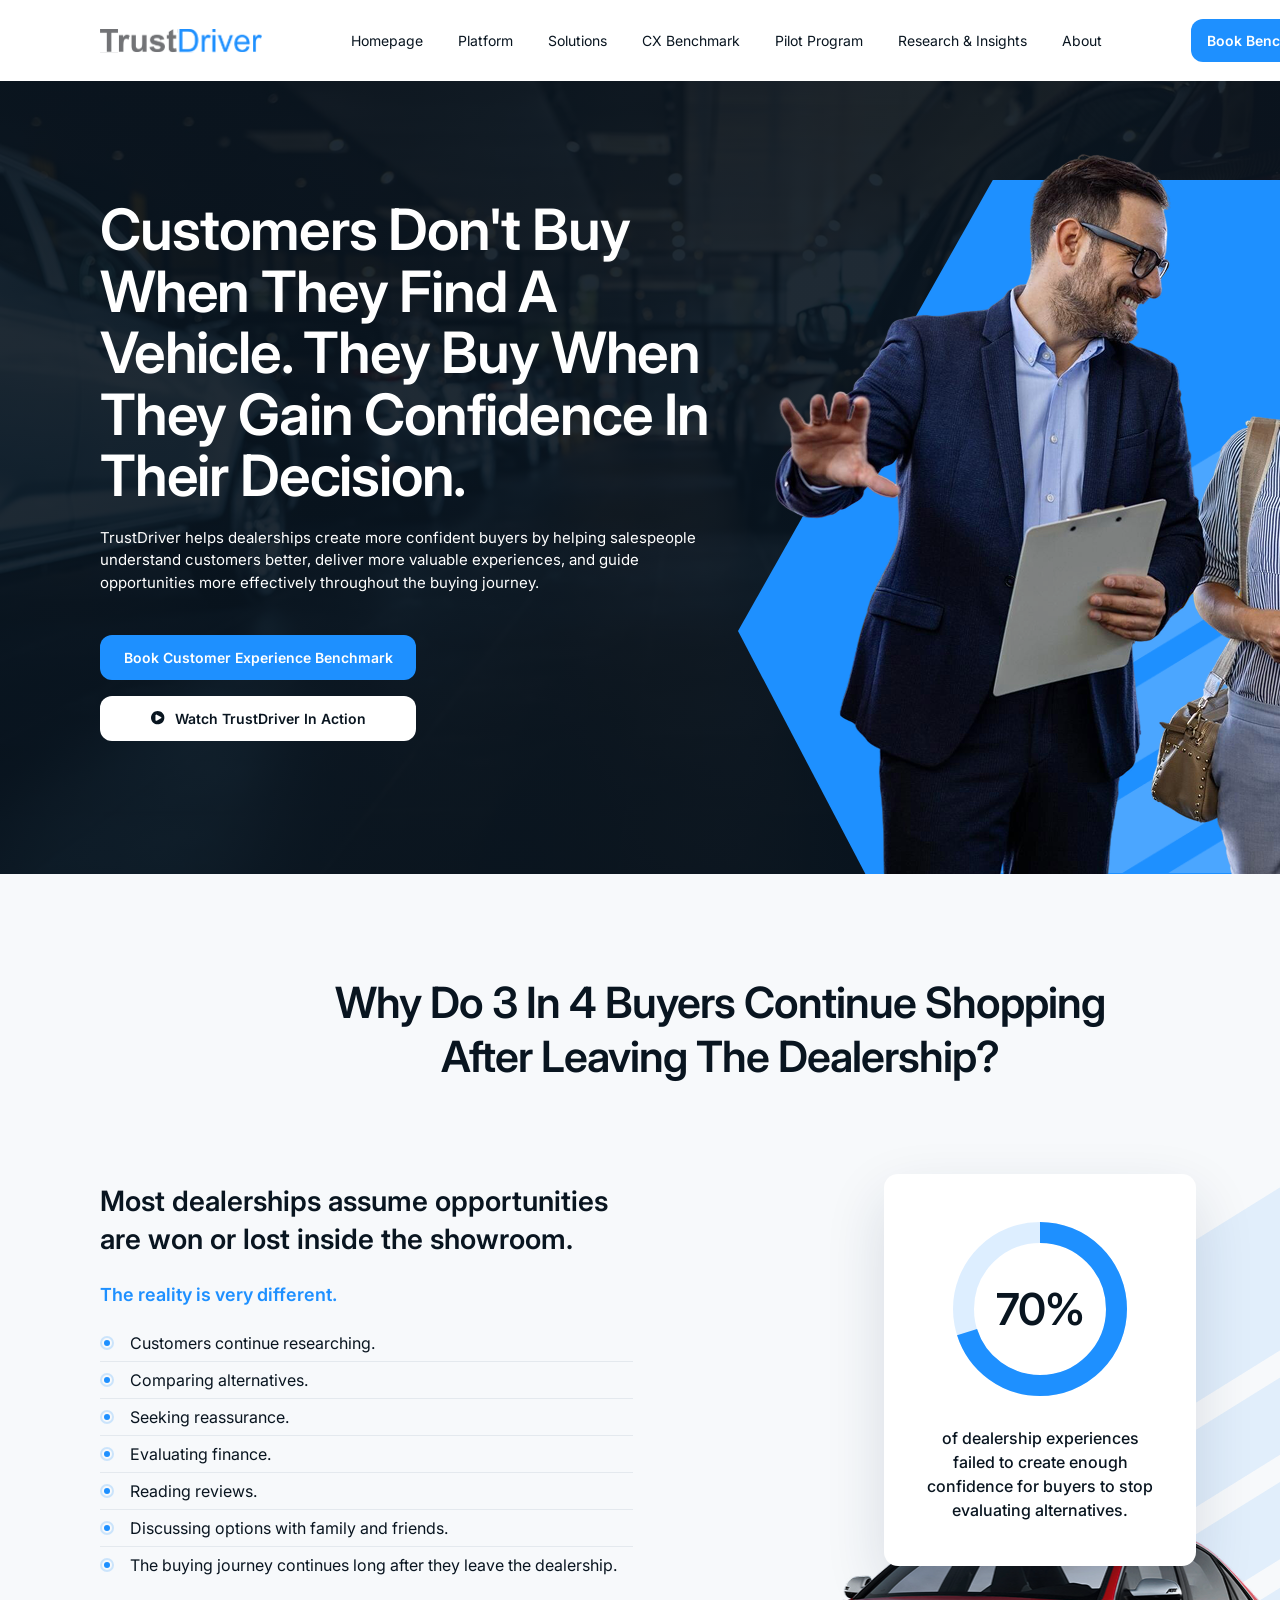
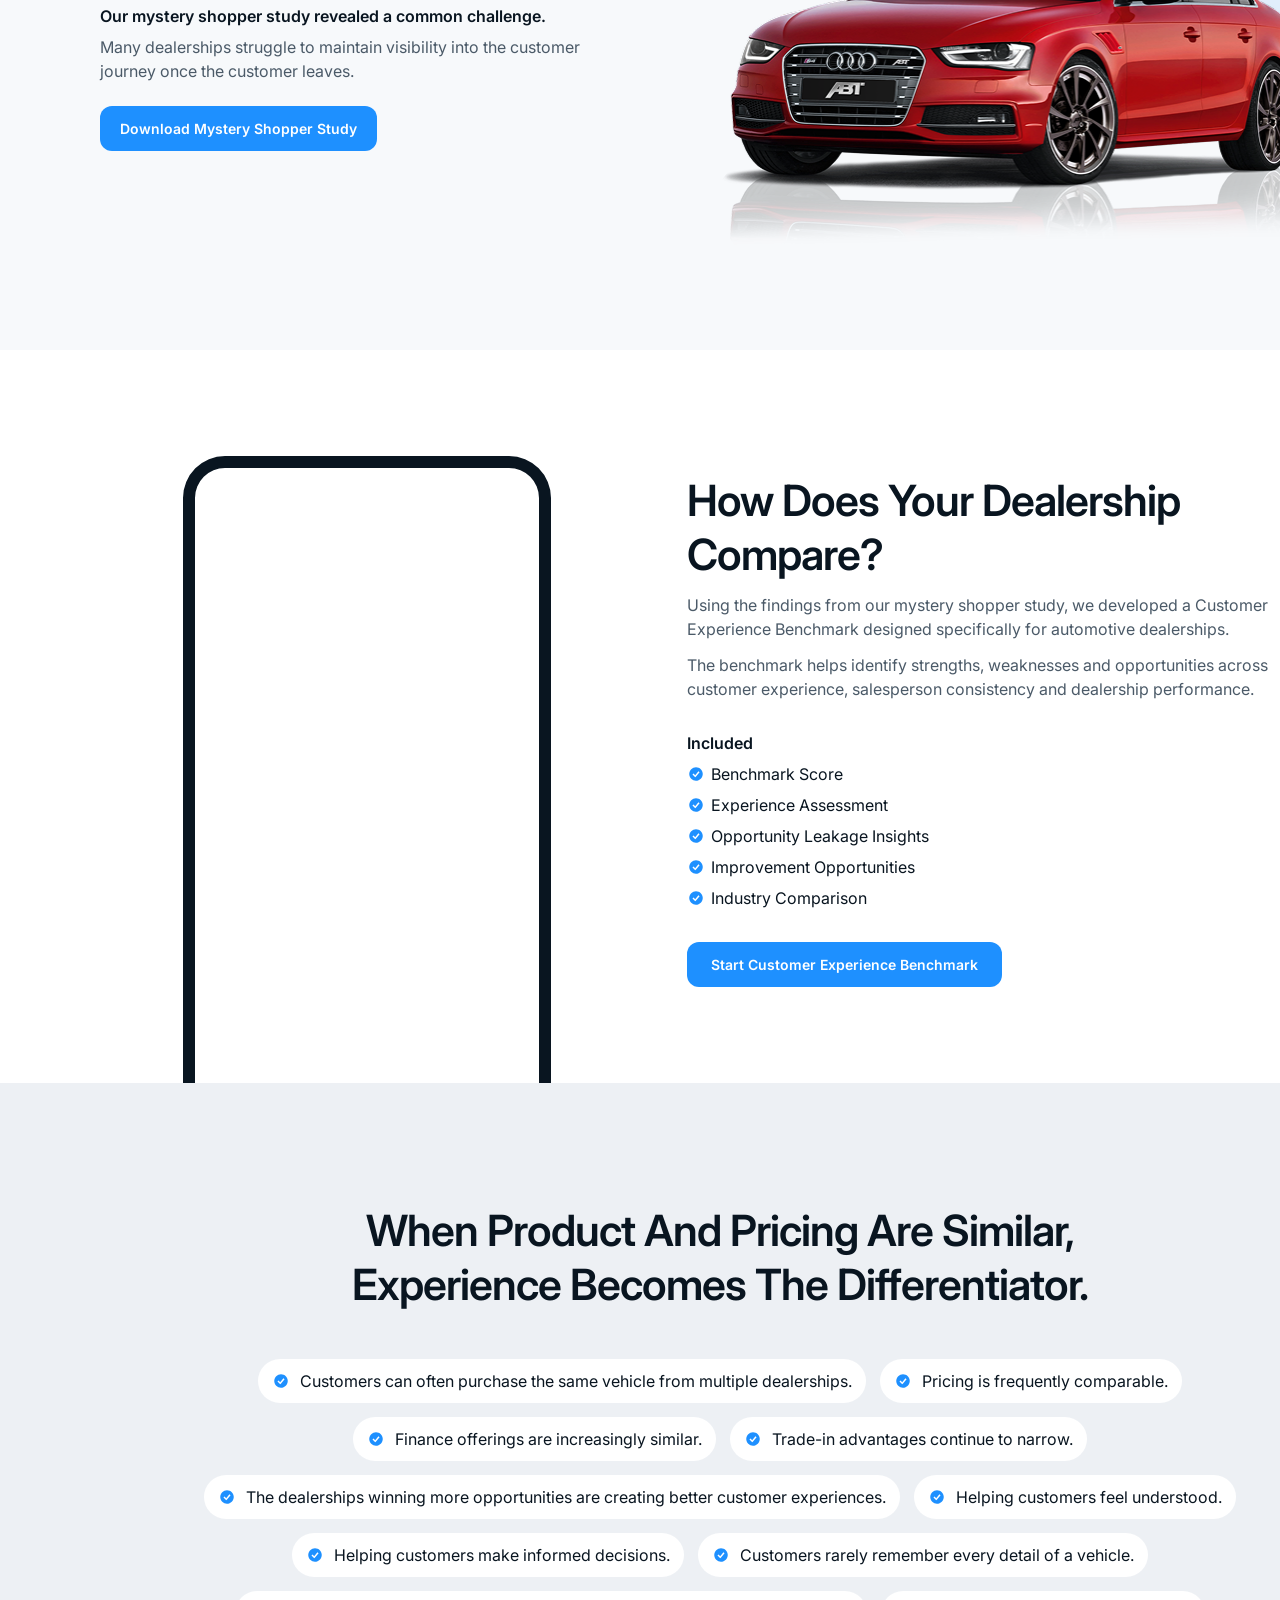
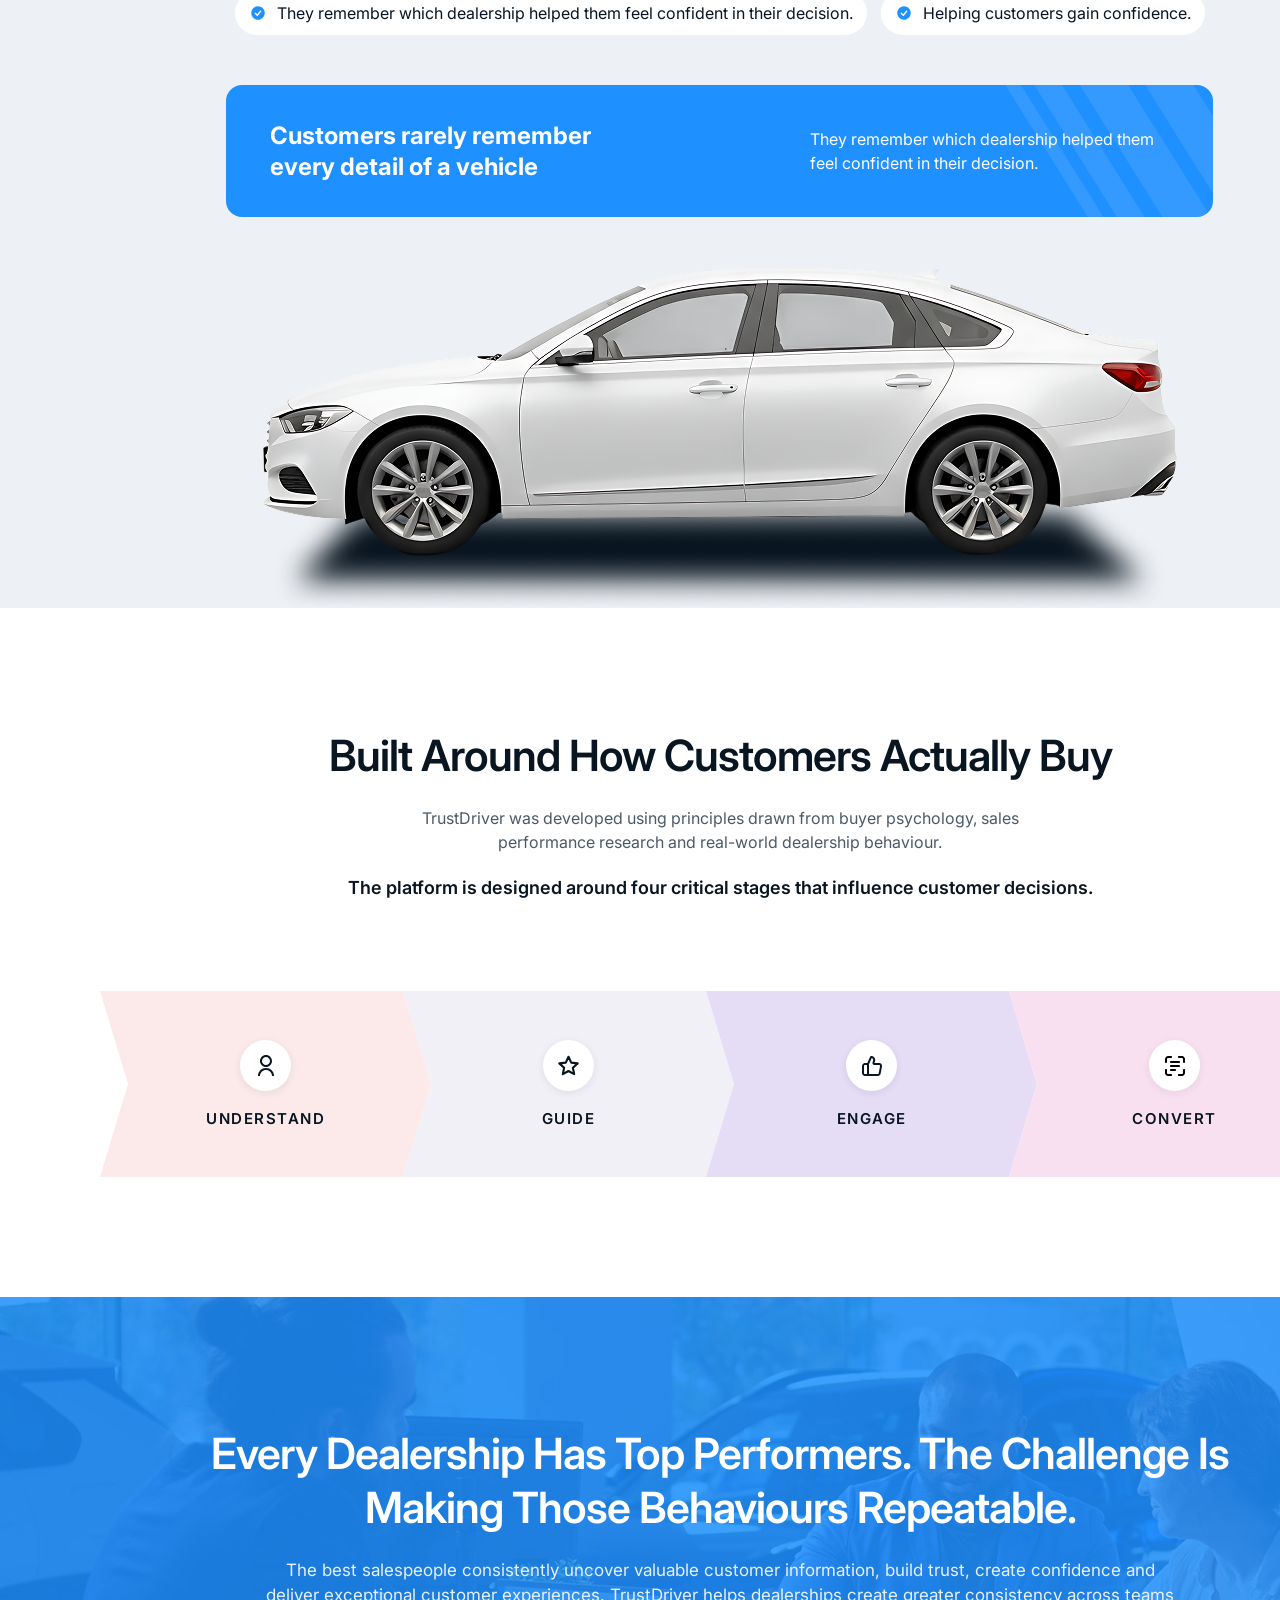
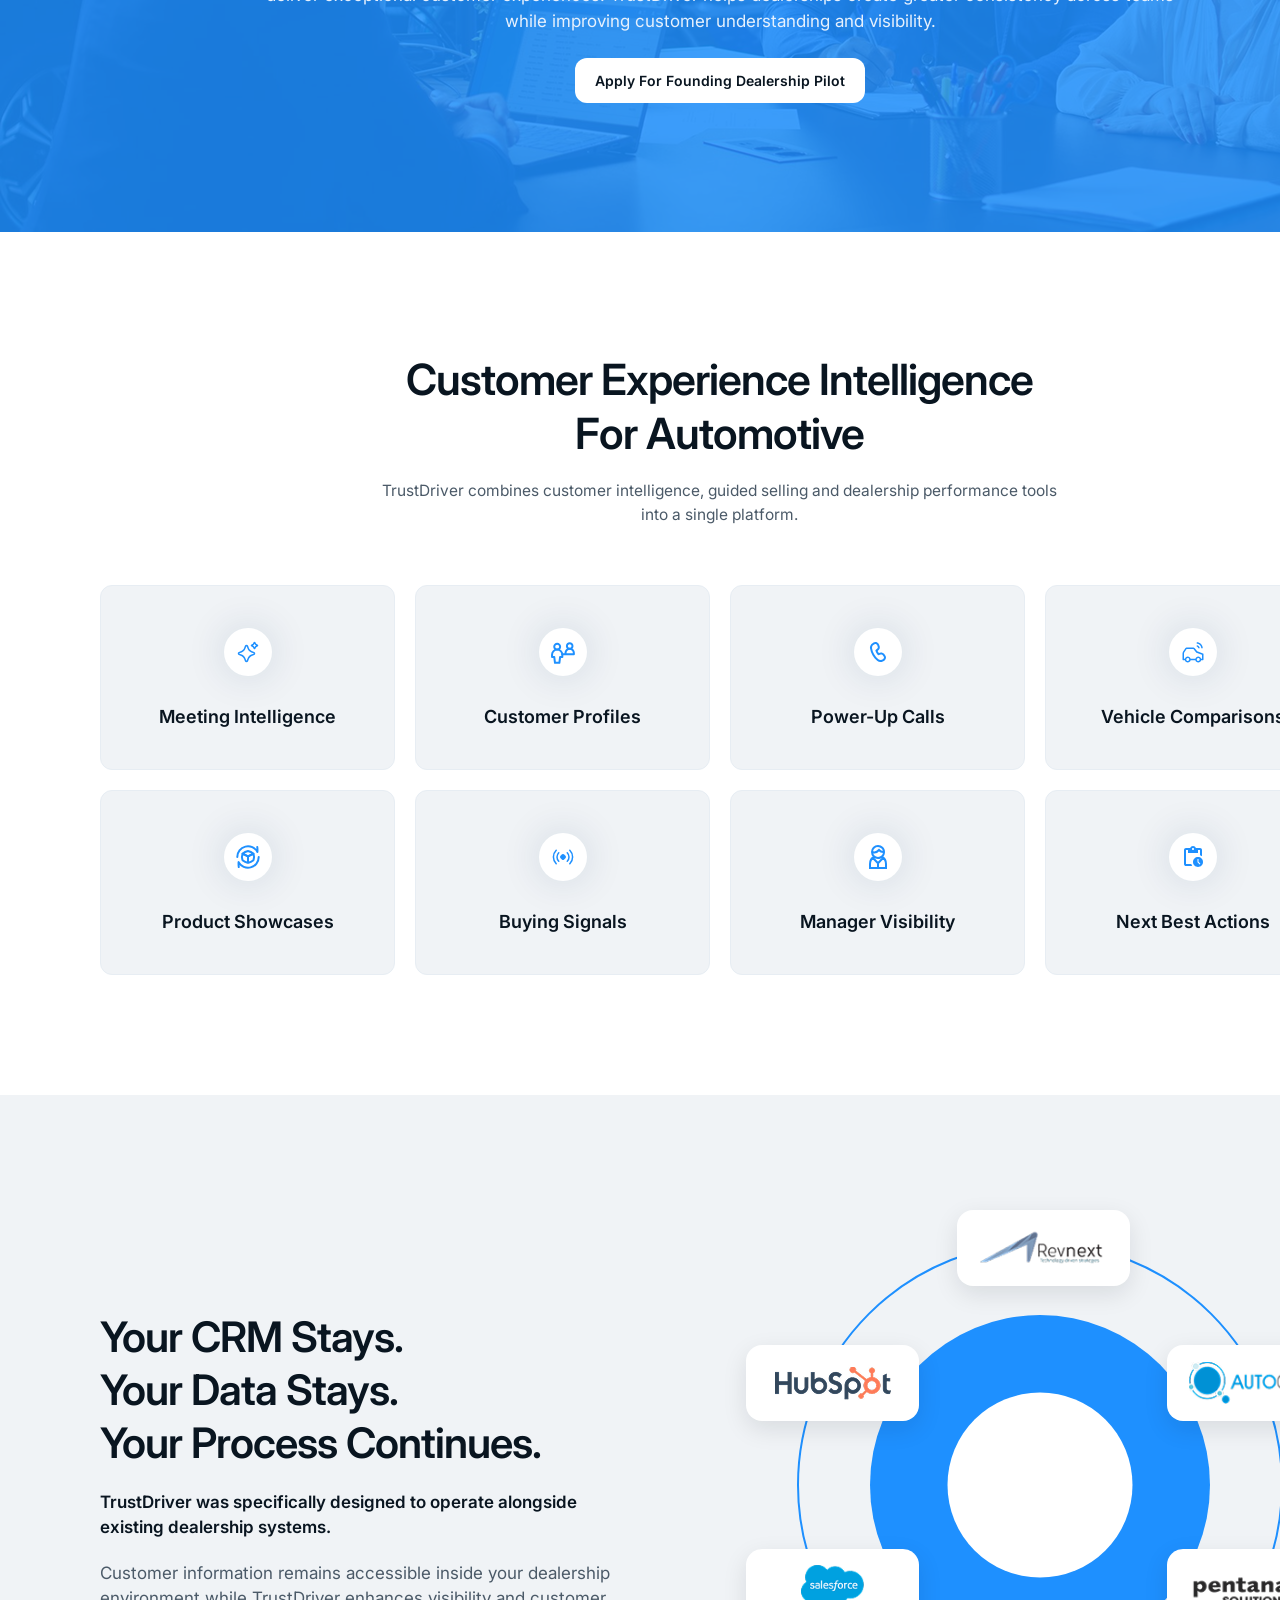
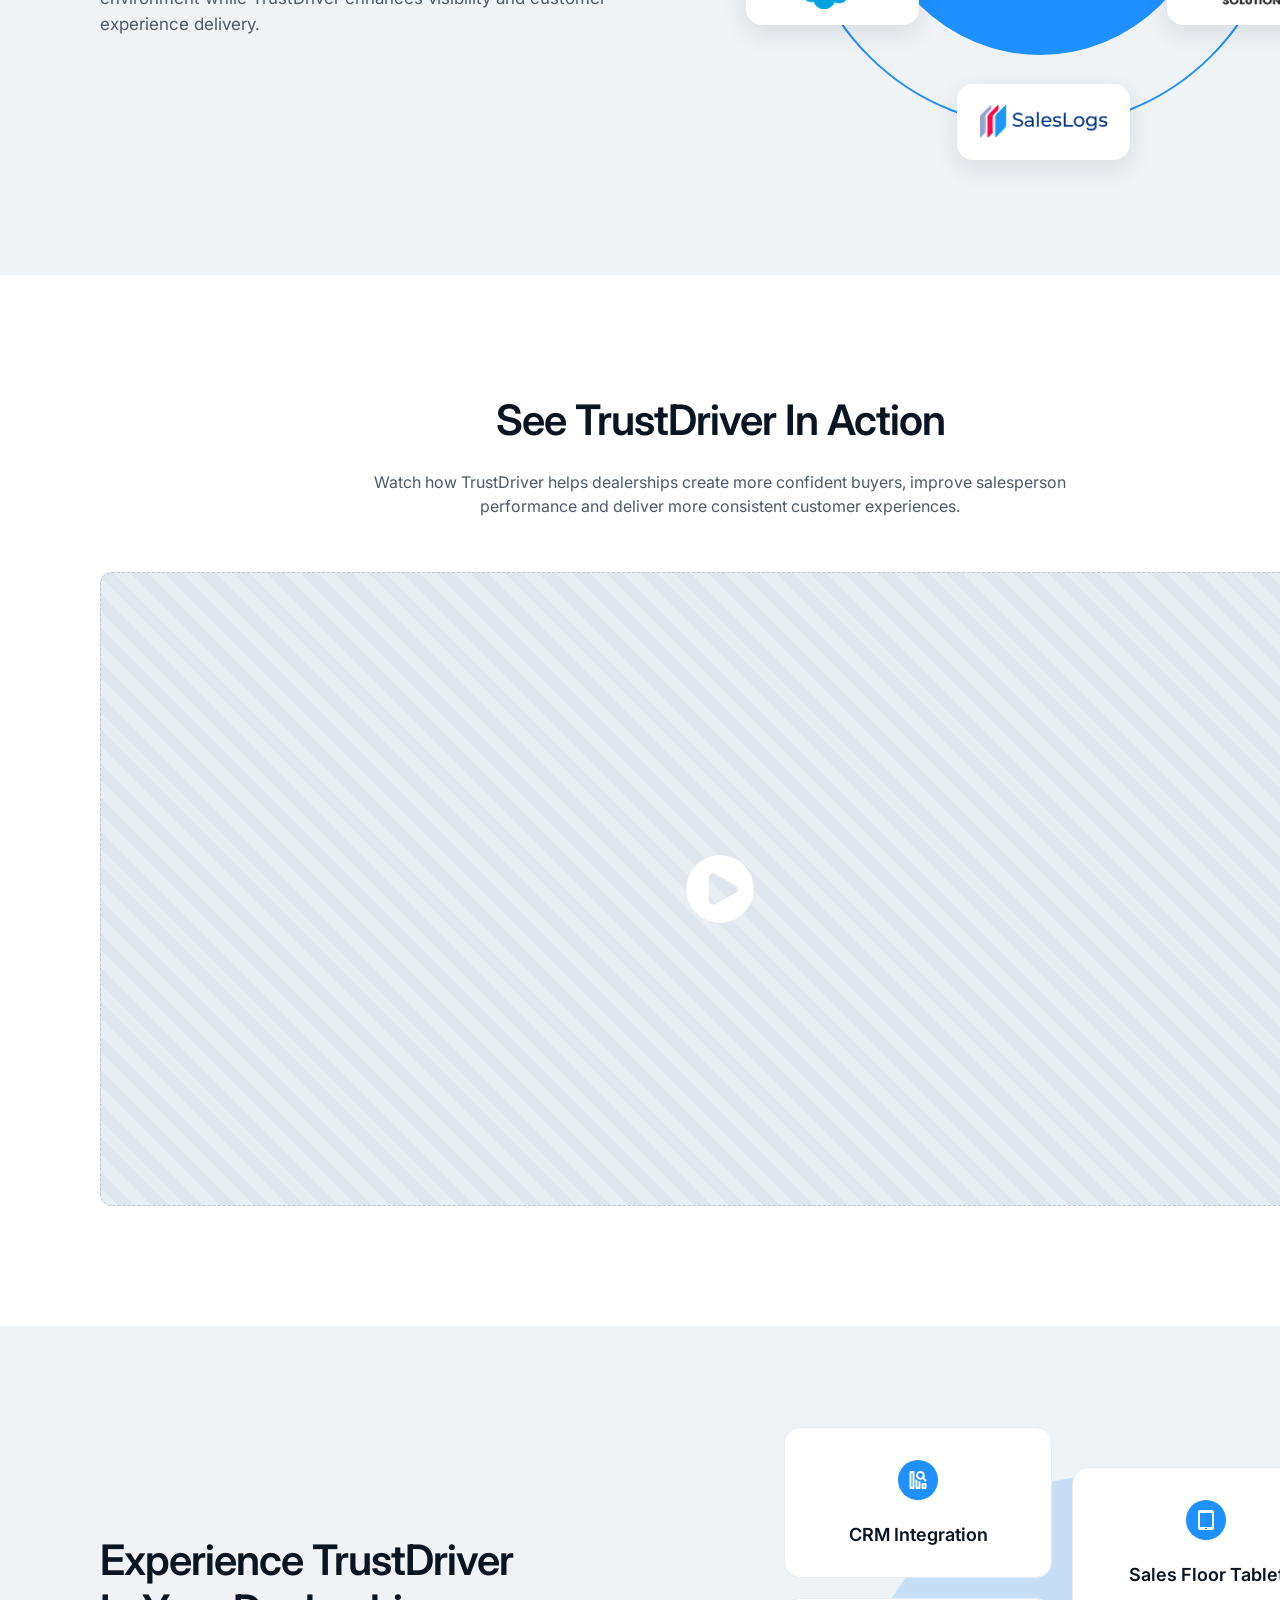
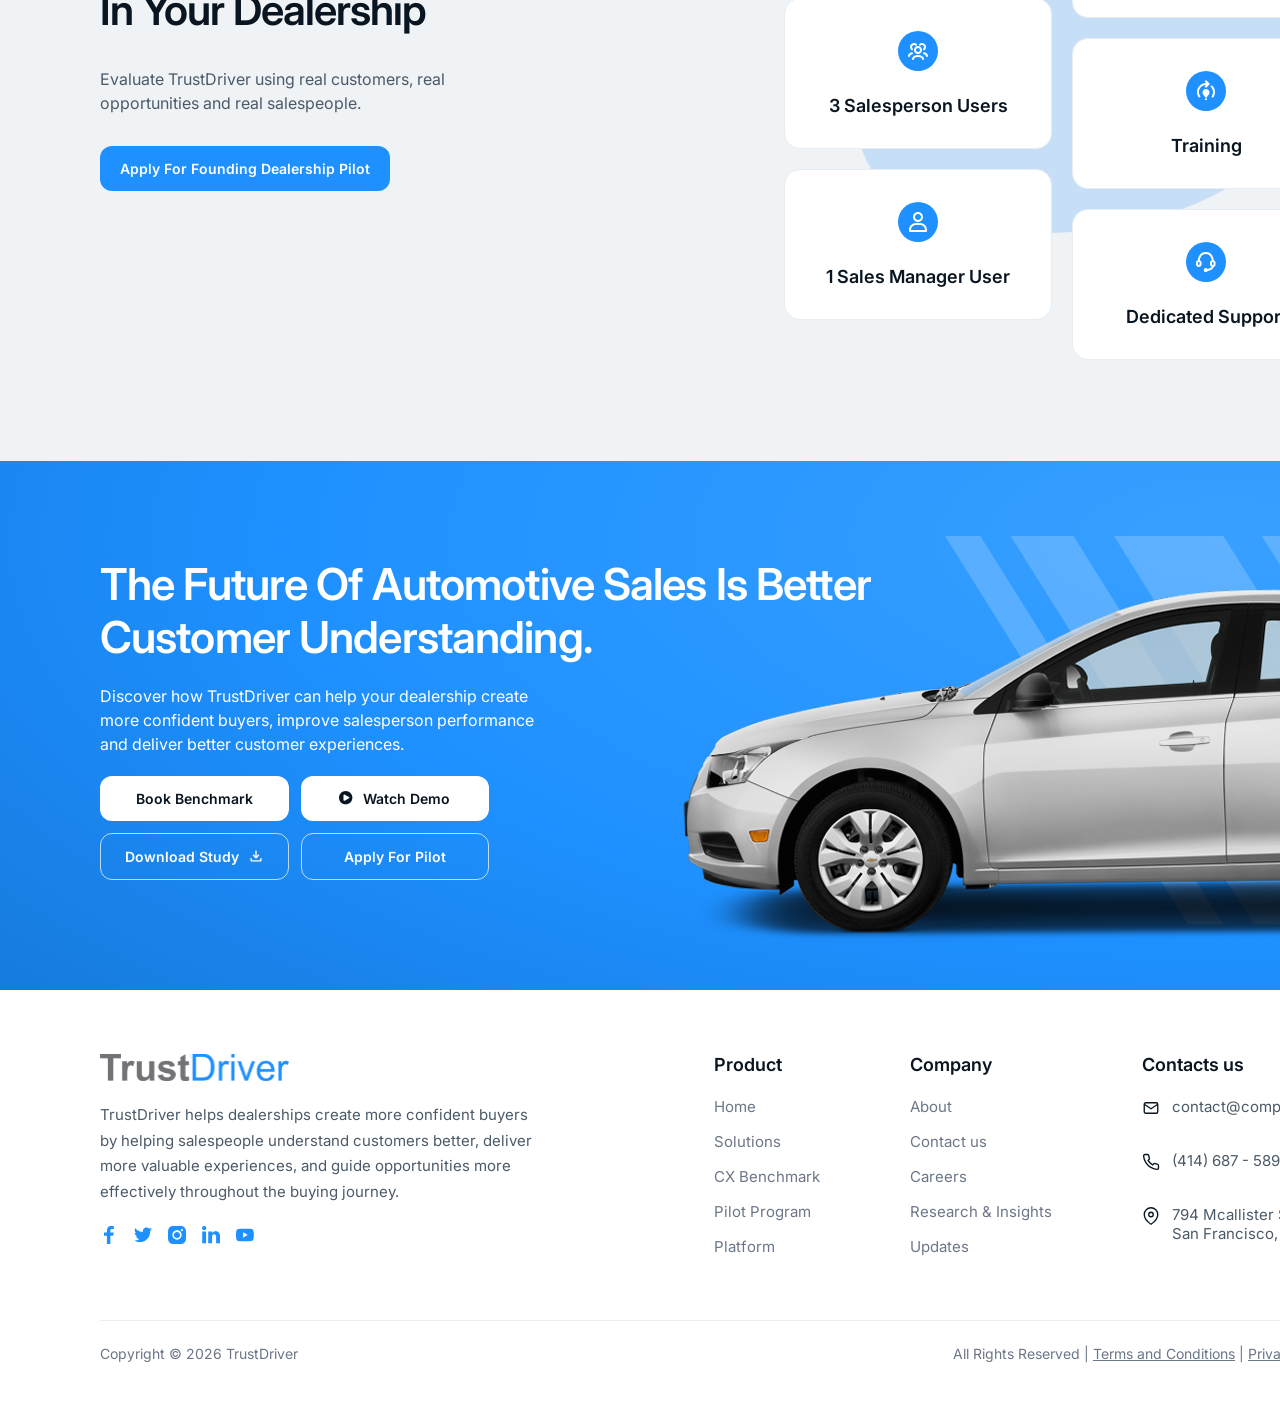
==== commit b96d36d2: "refactor and update footer" ====
--- a/site/index.html
+++ b/site/index.html
@@ -12,29 +12,31 @@
   <link rel="preconnect" href="https://fonts.gstatic.com" crossorigin />
   <link href="https://fonts.googleapis.com/css2?family=Inter:wght@400;500;600;700&family=Poppins:wght@400;500;600;700&display=swap" rel="stylesheet" />
 
-  <link rel="stylesheet" href="css/styles.css?v=21" />
+  <link rel="stylesheet" href="css/styles.css?v=22" />
 </head>
 <body>
   <div class="page">
 
-    <!-- ===================== NAV (1:12) ===================== -->
-    <header class="nav">
-      <div class="nav__brand">
-        <a href="index.html" class="nav__logo" aria-label="TrustDriver home">
-          <img src="images/logo.svg" alt="TrustDriver" width="162" height="24">
-        </a>
-      </div>
-      <nav class="nav__links" aria-label="Primary">
-        <a href="#">Homepage</a>
-        <a href="#">Platform</a>
-        <a href="#">Solutions</a>
-        <a href="#">CX Benchmark</a>
-        <a href="#">Pilot Program</a>
-        <a href="#">Research &amp; Insights</a>
-        <a href="#">About</a>
-      </nav>
-      <a href="#" class="btn btn--primary-sm">Book Benchmark</a>
-    </header>
+    <!-- ===================== NAV (1:12) — from partials/header.html ===================== -->
+    <!-- @include:header -->
+<header class="nav">
+  <div class="nav__brand">
+    <a href="index.html" class="nav__logo" aria-label="TrustDriver home">
+      <img src="images/logo.svg" alt="TrustDriver" width="162" height="24">
+    </a>
+  </div>
+  <nav class="nav__links" aria-label="Primary">
+    <a href="#">Homepage</a>
+    <a href="#">Platform</a>
+    <a href="#">Solutions</a>
+    <a href="#">CX Benchmark</a>
+    <a href="#">Pilot Program</a>
+    <a href="#">Research &amp; Insights</a>
+    <a href="#">About</a>
+  </nav>
+  <a href="#" class="btn btn--primary-sm">Book Benchmark</a>
+</header>
+<!-- @endinclude:header -->
 
     <main>
 
@@ -291,37 +293,63 @@
 
     </main>
 
-    <!-- ============== FOOTER (symbol 1:400) — approximated ============== -->
-    <footer class="band s-footer">
-      <div class="foot__top">
-        <div class="foot__brand">
-          <span class="nav__logo">Trust<span>Driver</span></span>
-          <p>Customer experience intelligence for automotive dealerships — helping teams create more confident buyers.</p>
-        </div>
-        <div class="foot__cols">
-          <div class="foot__col">
-            <h4>Platform</h4>
-            <a href="#">Meeting Intelligence</a>
-            <a href="#">Customer Profiles</a>
-            <a href="#">Buying Signals</a>
-            <a href="#">Manager Visibility</a>
+    <!-- ============== FOOTER — from partials/footer.html ============== -->
+    <!-- @include:footer -->
+<footer class="s-footer">
+  <div class="foot__top">
+    <div class="foot__brand">
+      <a href="index.html" aria-label="TrustDriver home"><img class="foot__logo" src="images/logo.svg" alt="TrustDriver" width="197" height="28"></a>
+      <p>TrustDriver helps dealerships create more confident buyers by helping salespeople understand customers better, deliver more valuable experiences, and guide opportunities more effectively throughout the buying journey.</p>
+      <div class="foot__social">
+        <a href="#" aria-label="TrustDriver on Facebook"><img src="images/icons/social-facebook.svg" alt="" width="18" height="18"></a>
+        <a href="#" aria-label="TrustDriver on Twitter"><img src="images/icons/social-twitter.svg" alt="" width="18" height="18"></a>
+        <a href="#" aria-label="TrustDriver on Instagram"><img src="images/icons/social-instagram.svg" alt="" width="18" height="18"></a>
+        <a href="#" aria-label="TrustDriver on LinkedIn"><img src="images/icons/social-linkedin.svg" alt="" width="18" height="18"></a>
+        <a href="#" aria-label="TrustDriver on YouTube"><img src="images/icons/social-youtube.svg" alt="" width="18" height="18"></a>
+      </div>
+    </div>
+    <div class="foot__cols">
+      <nav class="foot__col" aria-label="Product">
+        <h4>Product</h4>
+        <a href="#">Home</a>
+        <a href="#">Solutions</a>
+        <a href="#">CX Benchmark</a>
+        <a href="#">Pilot Program</a>
+        <a href="#">Platform</a>
+      </nav>
+      <nav class="foot__col" aria-label="Company">
+        <h4>Company</h4>
+        <a href="#">About</a>
+        <a href="#">Contact us</a>
+        <a href="#">Careers</a>
+        <a href="#">Research &amp; Insights</a>
+        <a href="#">Updates</a>
+      </nav>
+      <div class="foot__col">
+        <h4>Contacts us</h4>
+        <div class="foot__contact">
+          <a class="row" href="mailto:contact@company.com">
+            <svg viewBox="0 0 24 24" fill="none" stroke="currentColor" stroke-width="1.8" aria-hidden="true"><rect x="3" y="5" width="18" height="14" rx="2"/><path d="m3 7 9 6 9-6"/></svg>
+            contact@company.com
+          </a>
+          <a class="row" href="tel:+14146875892">
+            <svg viewBox="0 0 24 24" fill="none" stroke="currentColor" stroke-width="1.8" aria-hidden="true"><path d="M22 16.92v3a2 2 0 0 1-2.18 2 19.79 19.79 0 0 1-8.63-3.07 19.5 19.5 0 0 1-6-6 19.79 19.79 0 0 1-3.07-8.67A2 2 0 0 1 4.11 2h3a2 2 0 0 1 2 1.72c.13.96.36 1.9.7 2.81a2 2 0 0 1-.45 2.11L8.09 9.91a16 16 0 0 0 6 6l1.27-1.27a2 2 0 0 1 2.11-.45c.91.34 1.85.57 2.81.7A2 2 0 0 1 22 16.92z"/></svg>
+            (414) 687 - 5892
+          </a>
+          <div class="row">
+            <svg viewBox="0 0 24 24" fill="none" stroke="currentColor" stroke-width="1.8" aria-hidden="true"><path d="M21 10c0 7-9 13-9 13s-9-6-9-13a9 9 0 0 1 18 0z"/><circle cx="12" cy="10" r="3"/></svg>
+            <span>794 Mcallister St<br>San Francisco, 94102</span>
           </div>
-          <div class="foot__col">
-            <h4>Solutions</h4>
-            <a href="#">CX Benchmark</a>
-            <a href="#">Pilot Program</a>
-            <a href="#">Guided Selling</a>
-          </div>
-          <div class="foot__col">
-            <h4>Company</h4>
-            <a href="#">About</a>
-            <a href="#">Research &amp; Insights</a>
-            <a href="#">Contact</a>
-          </div>
-        </div>
-      </div>
-      <div class="foot__bar">© 2026 TrustDriver. All rights reserved.</div>
-    </footer>
+        </div>
+      </div>
+    </div>
+  </div>
+  <div class="foot__bar">
+    <span>Copyright &copy; 2026 TrustDriver</span>
+    <span>All Rights Reserved | <a href="#">Terms and Conditions</a> | <a href="#">Privacy Policy</a></span>
+  </div>
+</footer>
+<!-- @endinclude:footer -->
   </div>
 </body>
 </html>
--- a/site/css/styles.css
+++ b/site/css/styles.css
@@ -482,14 +482,21 @@
 /* ============================================================
    FOOTER (symbol 1:400) — 541  [approximated]
    ============================================================ */
-.s-footer { min-height: 541px; background: #091520; color: #c4d0db; padding: 80px 100px 40px; }
+/* Light footer (design node 33:1120) */
+.s-footer { background: #fff; color: #6b7688; padding: 64px 100px 40px; }
 .foot__top { display: flex; justify-content: space-between; gap: 60px; }
-.foot__brand { width: 320px; }
-.foot__brand .nav__logo { color: #fff; }
-.foot__brand .nav__logo span { color: var(--accent); }
-.foot__brand p { margin-top: 18px; font-size: 15px; line-height: 1.6; color: #8aa0b4; }
-.foot__cols { display: flex; gap: 70px; }
-.foot__col h4 { margin: 0 0 16px; font-family: var(--font-head); font-size: 15px; color: #fff; }
-.foot__col a { display: block; margin-bottom: 12px; font-size: 14px; color: #8aa0b4; text-decoration: none; }
-.foot__col a:hover { color: #fff; }
-.foot__bar { margin-top: 60px; padding-top: 24px; border-top: 1px solid #1d2c3a; font-size: 13px; color: #6f8398; }
+.foot__brand { width: 440px; }
+.foot__logo { height: 28px; width: auto; display: block; }
+.foot__brand p { margin-top: 20px; font-size: 15px; line-height: 1.7; color: #4b5a68; }
+.foot__social { margin-top: 22px; display: flex; gap: 16px; }
+.foot__social a { display: inline-flex; }
+.foot__social img { width: 18px; height: 18px; display: block; }
+.foot__cols { display: flex; gap: 90px; }
+.foot__col h4 { margin: 0 0 22px; font-family: var(--font-head); font-weight: 600; font-size: 18px; color: var(--ink); }
+.foot__col a { display: block; margin-bottom: 16px; font-size: 15px; color: #6b7688; text-decoration: none; }
+.foot__col a:hover { color: var(--accent); }
+.foot__contact { display: flex; flex-direction: column; gap: 18px; }
+.foot__contact .row { display: flex; align-items: flex-start; gap: 12px; font-size: 15px; color: #4b5a68; text-decoration: none; }
+.foot__contact .row svg { width: 18px; height: 18px; flex: 0 0 18px; margin-top: 2px; color: var(--ink); }
+.foot__bar { margin-top: 48px; padding-top: 24px; border-top: 1px solid #e7edf3; display: flex; justify-content: space-between; font-size: 14px; color: #6b7688; }
+.foot__bar a { color: inherit; text-decoration: underline; }
